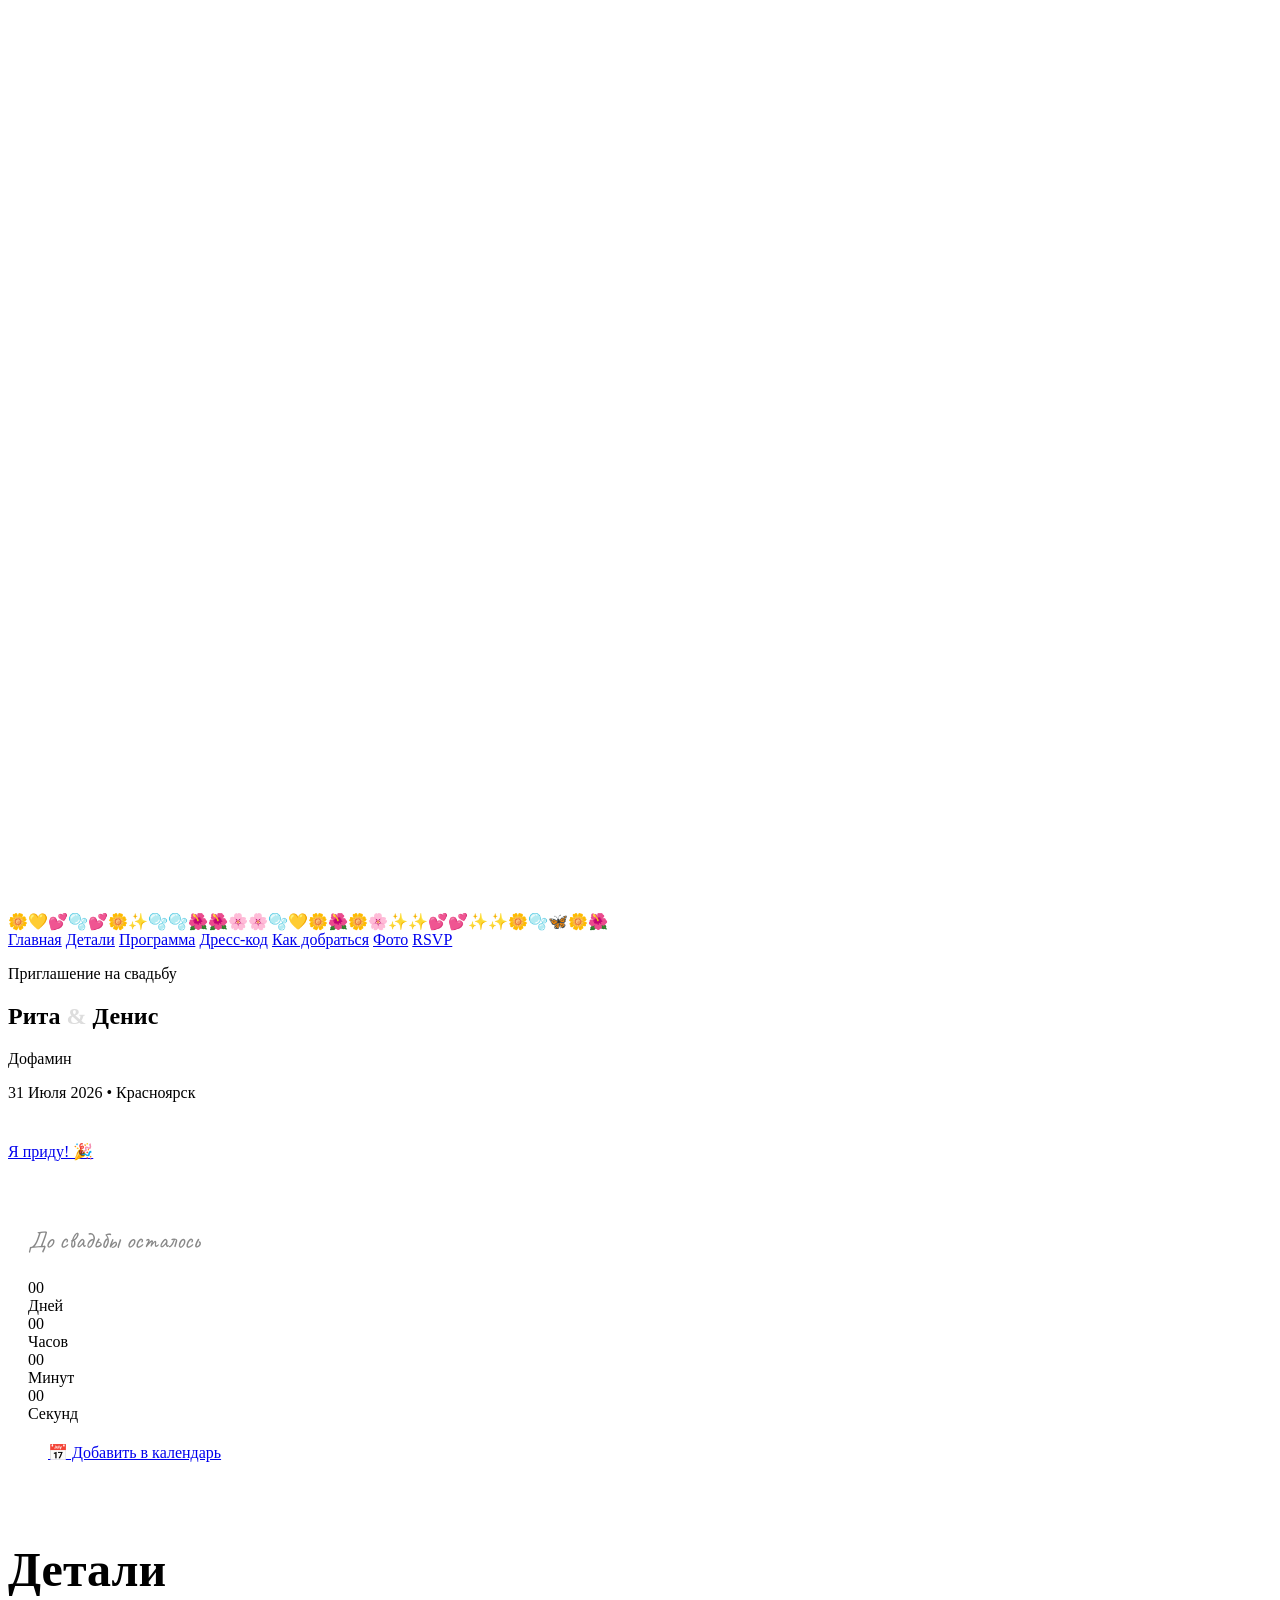
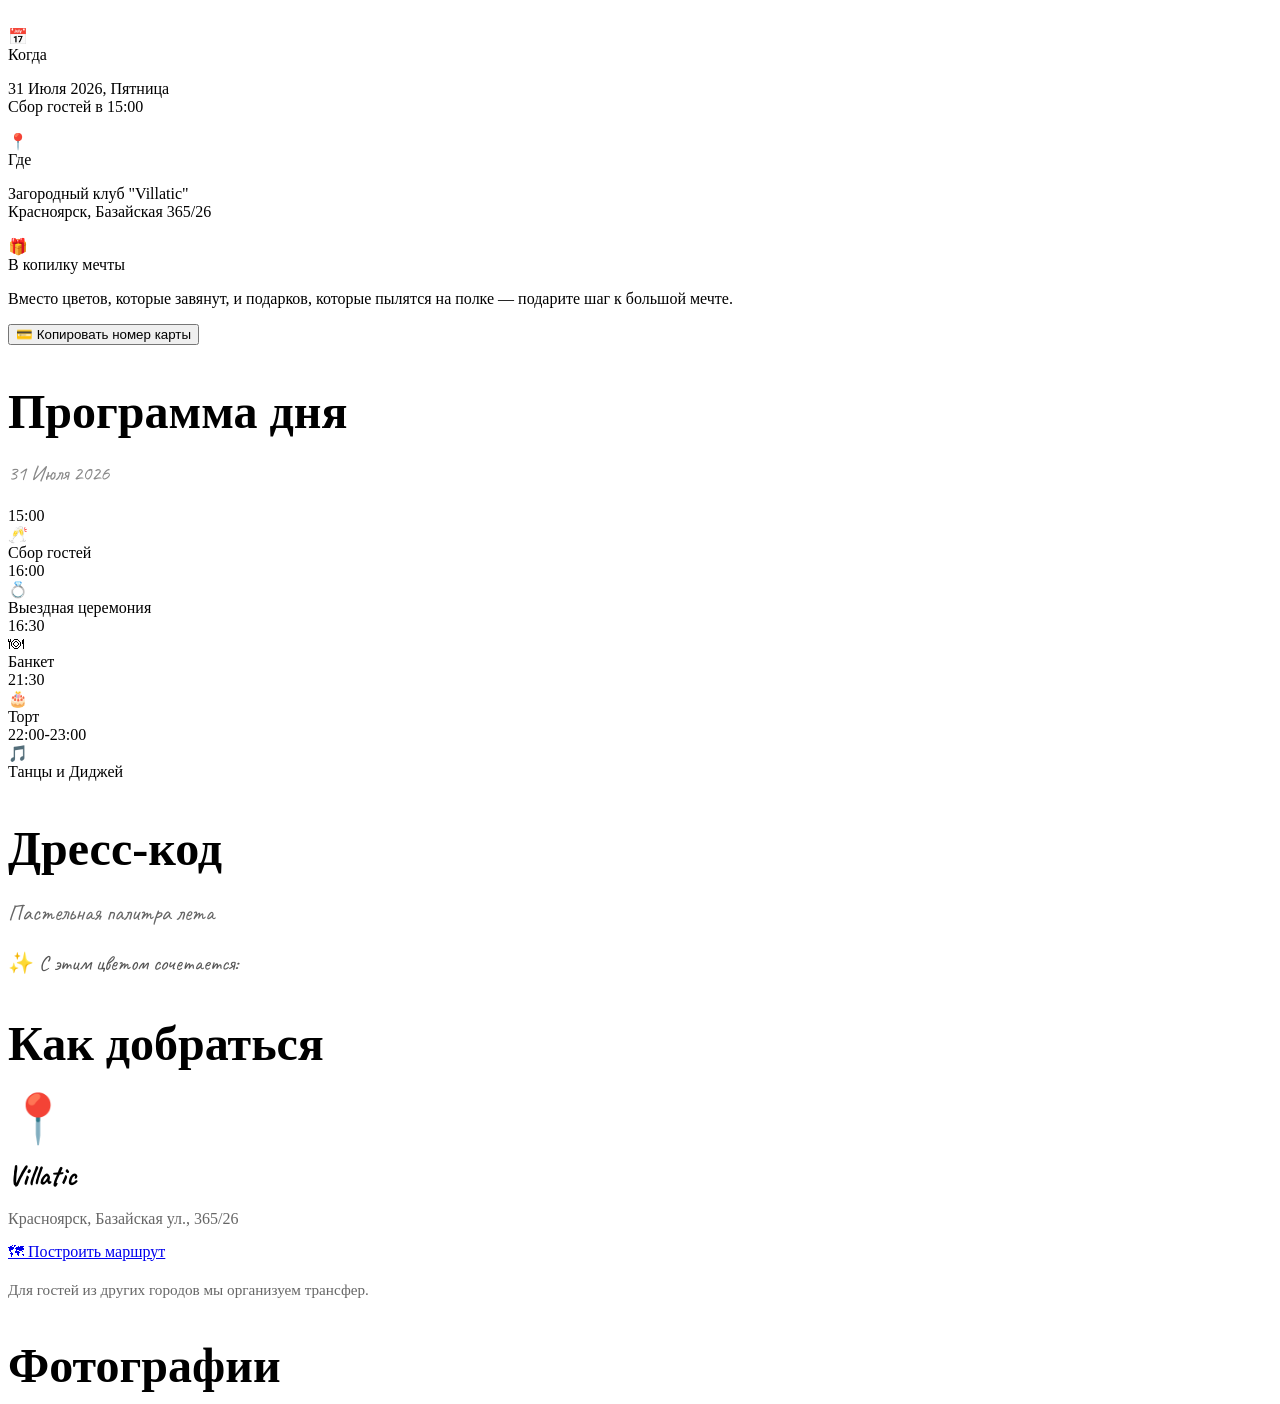
==== index.html @ 0450f5b9 "Add files via upload" ====
<!DOCTYPE html>
<html lang="ru">
<head>
  <meta charset="UTF-8">
  <meta name="viewport" content="width=device-width, initial-scale=1.0, maximum-scale=1.0, user-scalable=no">
  <title>Рита и Денис | 31.07.2026</title>
  <meta name="description" content="Приглашение на свадьбу Риты и Дениса">
  <link rel="stylesheet" href="css/styles.css">
  <link href="https://fonts.googleapis.com/css2?family=Nunito:wght@400;600;700;800&family=Caveat:wght@400;600;700&display=swap" rel="stylesheet">
</head>
<body>

<canvas id="confetti-canvas"></canvas>
<div class="floating-bg" id="floatingBg"></div>

<!-- NAV -->
<nav>
  <div class="nav-inner">
    <a href="#hero">Главная</a>
    <a href="#details">Детали</a>
    <a href="#program">Программа</a>
    <a href="#dresscode">Дресс-код</a>
    <a href="#location">Как добраться</a>
    <a href="#photos">Фото</a>
    <a href="#rsvp">RSVP</a>
  </div>
</nav>

<!-- HERO -->
<section id="hero">
  <p class="hero-subtitle">Приглашение на свадьбу</p>
  <h1 class="hero-title">
    <span class="c-blue">Рита</span> <span style="color:#ddd">&</span> <span class="c-green">Денис</span>
  </h1>
  <div class="hero-dopamine">
    <span style="color:var(--pink)">Д</span><span style="color:var(--yellow)">о</span><span style="color:var(--blue)">ф</span><span style="color:var(--green)">а</span><span style="color:var(--orange)">м</span><span style="color:var(--lavender)">и</span><span style="color:var(--pink)">н</span>
  </div>
  <p class="hero-names">31 Июля 2026 • Красноярск</p>
  <div style="margin-top: 40px;">
    <a href="#rsvp" class="btn btn-primary">Я приду! 🎉</a>
  </div>
</section>

<!-- COUNTDOWN -->
<section id="countdown-section" style="min-height: auto; padding: 40px 20px;">
  <div class="countdown-box fade-in-section">
    <p style="font-family:'Caveat'; font-size:1.5rem; color:#888;">До свадьбы осталось</p>
    <div class="cd-grid">
      <div class="cd-item"><div class="cd-num" id="cd-days">00</div><div class="cd-label">Дней</div></div>
      <div class="cd-item"><div class="cd-num" id="cd-hours">00</div><div class="cd-label">Часов</div></div>
      <div class="cd-item"><div class="cd-num" id="cd-mins">00</div><div class="cd-label">Минут</div></div>
      <div class="cd-item"><div class="cd-num" id="cd-secs">00</div><div class="cd-label">Секунд</div></div>
    </div>
    <div style="margin-top: 20px;">
      <a href="https://calendar.google.com/calendar/render?action=TEMPLATE&text=Свадьба+Риты+и+Дениса&dates=20260731T150000/20260731T230000&details=Ждем+вас+на+нашей+свадьбе!+Villatic,+Красноярск.&location=Красноярск,+Базайская+365/26" target="_blank" class="btn btn-secondary" style="font-size: 1rem; padding: 10px 20px;">📅 Добавить в календарь</a>
    </div>
  </div>
</section>

<!-- DETAILS -->
<section id="details">
  <div class="container fade-in-section">
    <h2 class="hero-title" style="font-size: 3rem; margin-bottom: 30px;">Детали</h2>
    <div class="grid-cards">
      <div class="card">
        <span class="card-icon">📅</span>
        <div class="card-title" style="color:var(--blue)">Когда</div>
        <p class="card-text">31 Июля 2026, Пятница<br>Сбор гостей в 15:00</p>
      </div>
      <div class="card">
        <span class="card-icon">📍</span>
        <div class="card-title" style="color:var(--orange)">Где</div>
        <p class="card-text">Загородный клуб "Villatic"<br>Красноярск, Базайская 365/26</p>
      </div>
      <div class="card">
        <span class="card-icon">🎁</span>
        <div class="card-title" style="color:var(--green)">В копилку мечты</div>
        <p class="card-text">Вместо цветов, которые завянут, и подарков, которые пылятся на полке — подарите шаг к большой мечте.</p>
        <button class="btn btn-copy" onclick="copyCardNumber()">💳 Копировать номер карты</button>
      </div>
    </div>
  </div>
</section>

<!-- PROGRAM -->
<section id="program">
  <div class="container fade-in-section">
    <h2 class="hero-title" style="font-size: 3rem; margin-bottom: 10px;">Программа дня</h2>
    <p style="font-family:'Caveat'; font-size:1.3rem; color:#888;">31 Июля 2026</p>
    <div class="timeline">
      <div class="tl-item"><div class="tl-time">15:00</div><div class="tl-icon">🥂</div><div class="tl-desc">Сбор гостей</div></div>
      <div class="tl-item"><div class="tl-time">16:00</div><div class="tl-icon">💍</div><div class="tl-desc">Выездная церемония</div></div>
      <div class="tl-item"><div class="tl-time">16:30</div><div class="tl-icon">🍽</div><div class="tl-desc">Банкет</div></div>
      <div class="tl-item"><div class="tl-time">21:30</div><div class="tl-icon">🎂</div><div class="tl-desc">Торт</div></div>
      <div class="tl-item"><div class="tl-time">22:00-23:00</div><div class="tl-icon">🎵</div><div class="tl-desc">Танцы и Диджей</div></div>
    </div>
  </div>
</section>

<!-- DRESS CODE -->
<section id="dresscode">
  <div class="container fade-in-section">
    <h2 class="hero-title" style="font-size: 3rem; margin-bottom: 10px;">Дресс-код</h2>
    <p style="font-family:'Caveat'; font-size:1.4rem; color:#666;">Пастельная палитра лета</p>
    <div class="colors">
      <div class="color-circle" style="background:#7BB8E8" data-name="Небесный" data-matches="#C9B8E8,#A8E6CF,#F2C84B"></div>
      <div class="color-circle" style="background:#8BBF5A" data-name="Олива" data-matches="#FFD3B6,#F2C84B,#7BB8E8"></div>
      <div class="color-circle" style="background:#F4A4C0" data-name="Пион" data-matches="#C9B8E8,#F2C84B,#A8E6CF"></div>
      <div class="color-circle" style="background:#F4733A" data-name="Персик" data-matches="#8BBF5A,#F2C84B,#FFD3B6"></div>
      <div class="color-circle" style="background:#F2C84B" data-name="Солнце" data-matches="#7BB8E8,#F4A4C0,#8BBF5A"></div>
      <div class="color-circle" style="background:#C9B8E8" data-name="Лаванда" data-matches="#F4A4C0,#7BB8E8,#A8E6CF"></div>
      <div class="color-circle" style="background:#A8E6CF" data-name="Мята" data-matches="#7BB8E8,#C9B8E8,#F2C84B"></div>
      <div class="color-circle" style="background:#FFD3B6" data-name="Беж" data-matches="#8BBF5A,#F4733A,#F4A4C0"></div>
      <div class="color-circle" style="background:#FF8B94" data-name="Коралл" data-matches="#C9B8E8,#F2C84B,#FFD3B6"></div>
      <div class="color-circle" style="background:#DDA0DD" data-name="Сирень" data-matches="#7BB8E8,#F4A4C0,#A8E6CF"></div>
    </div>
    <div class="color-match" id="colorMatch">
      <p style="font-family:'Caveat'; font-size:1.3rem; color:#555;">✨ С этим цветом сочетается:</p>
      <div class="match-colors" id="matchColors"></div>
    </div>
  </div>
</section>

<!-- LOCATION -->
<section id="location">
  <div class="container fade-in-section">
    <h2 class="hero-title" style="font-size: 3rem; margin-bottom: 20px;">Как добраться</h2>
    <div class="map-box">
      <span style="font-size: 3rem;">📍</span>
      <h3 style="font-family: 'Caveat'; font-size: 1.8rem; margin: 10px 0;">Villatic</h3>
      <p style="color:#666; margin-bottom: 15px;">Красноярск, Базайская ул., 365/26</p>
      <a href="https://yandex.ru/maps/?text=Красноярск+Базайская+365/26" target="_blank" class="btn btn-primary map-link">🗺 Построить маршрут</a>
    </div>
    <p style="color:#666; margin-top: 20px; font-size: 0.95rem;">Для гостей из других городов мы организуем трансфер.</p>
  </div>
</section>

<!-- PHOTOS UPLOAD -->
<section id="photos">
  <div class="container fade-in-section">
    <h2 class="hero-title" style="font-size: 3rem; margin-bottom: 10px;">Фотографии</h2>
    <p style="font-family:'Caveat'; font-size:1.4rem; color:#666; margin-bottom: 30px;">Поделитесь моментами счастья!</p>
    
    <div class="upload-box">
      <div id="upload-form-container">
        <div class="form-group">
          <label>Ваше имя и фамилия</label>
          <input type="text" id="upload-name" placeholder="Иван Иванов">
        </div>
        <div class="form-group">
          <label>Выберите фото 📸</label>
          <div class="file-drop-area" id="dropArea">
            <span class="fake-btn">Выбрать файлы</span>
            <span class="file-msg">или перетащите сюда</span>
            <input class="file-input" type="file" id="upload-files" multiple accept="image/*">
          </div>
          <div id="file-list" style="margin-top: 15px;"></div>
        </div>
        <button class="btn btn-primary" onclick="uploadPhotos()" style="width: 100%;">📤 Загрузить фото</button>
      </div>
      
      <div id="upload-success" style="display:none; text-align: center; padding: 40px;">
        <div style="font-size: 4rem;">💛</div>
        <h3 style="font-family: 'Caveat'; font-size: 2rem; color: var(--green); margin: 20px 0;">Спасибо!</h3>
        <p>Ваши фото успешно загружены</p>
      </div>
      
      <div id="upload-error" style="display:none; text-align: center; padding: 20px; color: var(--orange);"></div>
    </div>
    
    <div class="upload-info" style="margin-top: 30px;">
      <div class="info-item">💛 Все фото соберутся в одном месте</div>
      <div class="info-item">🔒 Безопасное хранилище</div>
      <div class="info-item">📱 Загрузка с любого устройства</div>
    </div>
  </div>
</section>

<!-- RSVP -->
<section id="rsvp">
  <div class="container fade-in-section">
    <div class="form-box">
      <h2 class="hero-title" style="font-size: 2.5rem; margin-bottom: 10px;">RSVP</h2>
      <p style="text-align: center; color: #888; margin-bottom: 30px;">Подтвердите присутствие до 1 июня</p>
      
      <form id="rsvpForm">
        <div class="form-group">
          <label>Ваше имя и фамилия</label>
          <input type="text" id="rsvp-name" required placeholder="Иван и Мария Ивановы">
        </div>
        <div class="form-group">
          <label>Планируете ли вы быть?</label>
          <div class="radio-group">
            <div class="radio-btn" onclick="selectAtt('yes', this)">✅ Да</div>
            <div class="radio-btn" onclick="selectAtt('no', this)">❌ Нет</div>
          </div>
          <input type="hidden" id="rsvp-att" value="">
        </div>
        <div class="form-group" id="guests-block" style="display:none;">
          <label>Сколько вас будет?</label>
          <select id="rsvp-guests">
            <option value="1">1 персона</option>
            <option value="2">2 персоны</option>
            <option value="3">3 персоны</option>
          </select>
        </div>
        <div class="form-group" id="drinks-block" style="display:none;">
          <label>Предпочтения по напиткам 🍷</label>
          <select id="rsvp-drinks" onchange="toggleSweetness()">
            <option value="">-- Выберите --</option>
            <option value="wine">Вино</option>
            <option value="sparkling">Игристое</option>
            <option value="both">И то, и другое</option>
            <option value="other">Другое</option>
          </select>
        </div>
        <div class="form-group" id="sweetness-block" style="display:none;">
          <label>Сладость напитка 🍇</label>
          <select id="rsvp-sweetness">
            <option value="dry">Сухое</option>
            <option value="semi-dry">Полусухое</option>
            <option value="semi-sweet">Полусладкое</option>
            <option value="sweet">Сладкое</option>
          </select>
        </div>
        <div class="form-group">
          <label>Пожелания по еде / Аллергии</label>
          <textarea id="rsvp-food" rows="2" placeholder="Например: не ем рыбу"></textarea>
        </div>
        <button type="submit" class="btn btn-primary" style="width: 100%; margin-top: 10px;">Отправить ответ ✨</button>
      </form>
      <div id="success-msg" style="display:none; text-align: center; padding: 20px;">
        <div style="font-size: 3rem;">💌</div>
        <h3 style="font-family: 'Caveat'; color: var(--green);">Спасибо!</h3>
        <p>Ваш ответ отправлен.</p>
      </div>
    </div>
  </div>
</section>

<footer style="text-align: center; padding: 40px; color: #999; font-size: 0.9rem; position: relative; z-index: 2;">
  <p>С любовью, Рита и Денис</p>
  <p>2026</p>
</footer>

<div class="toast" id="toast">Номер скопирован! 📋</div>
<div class="toast" id="upload-toast">Фото загружаются... ⏳</div>

<script src="js/script.js"></script>
</body>
</html>
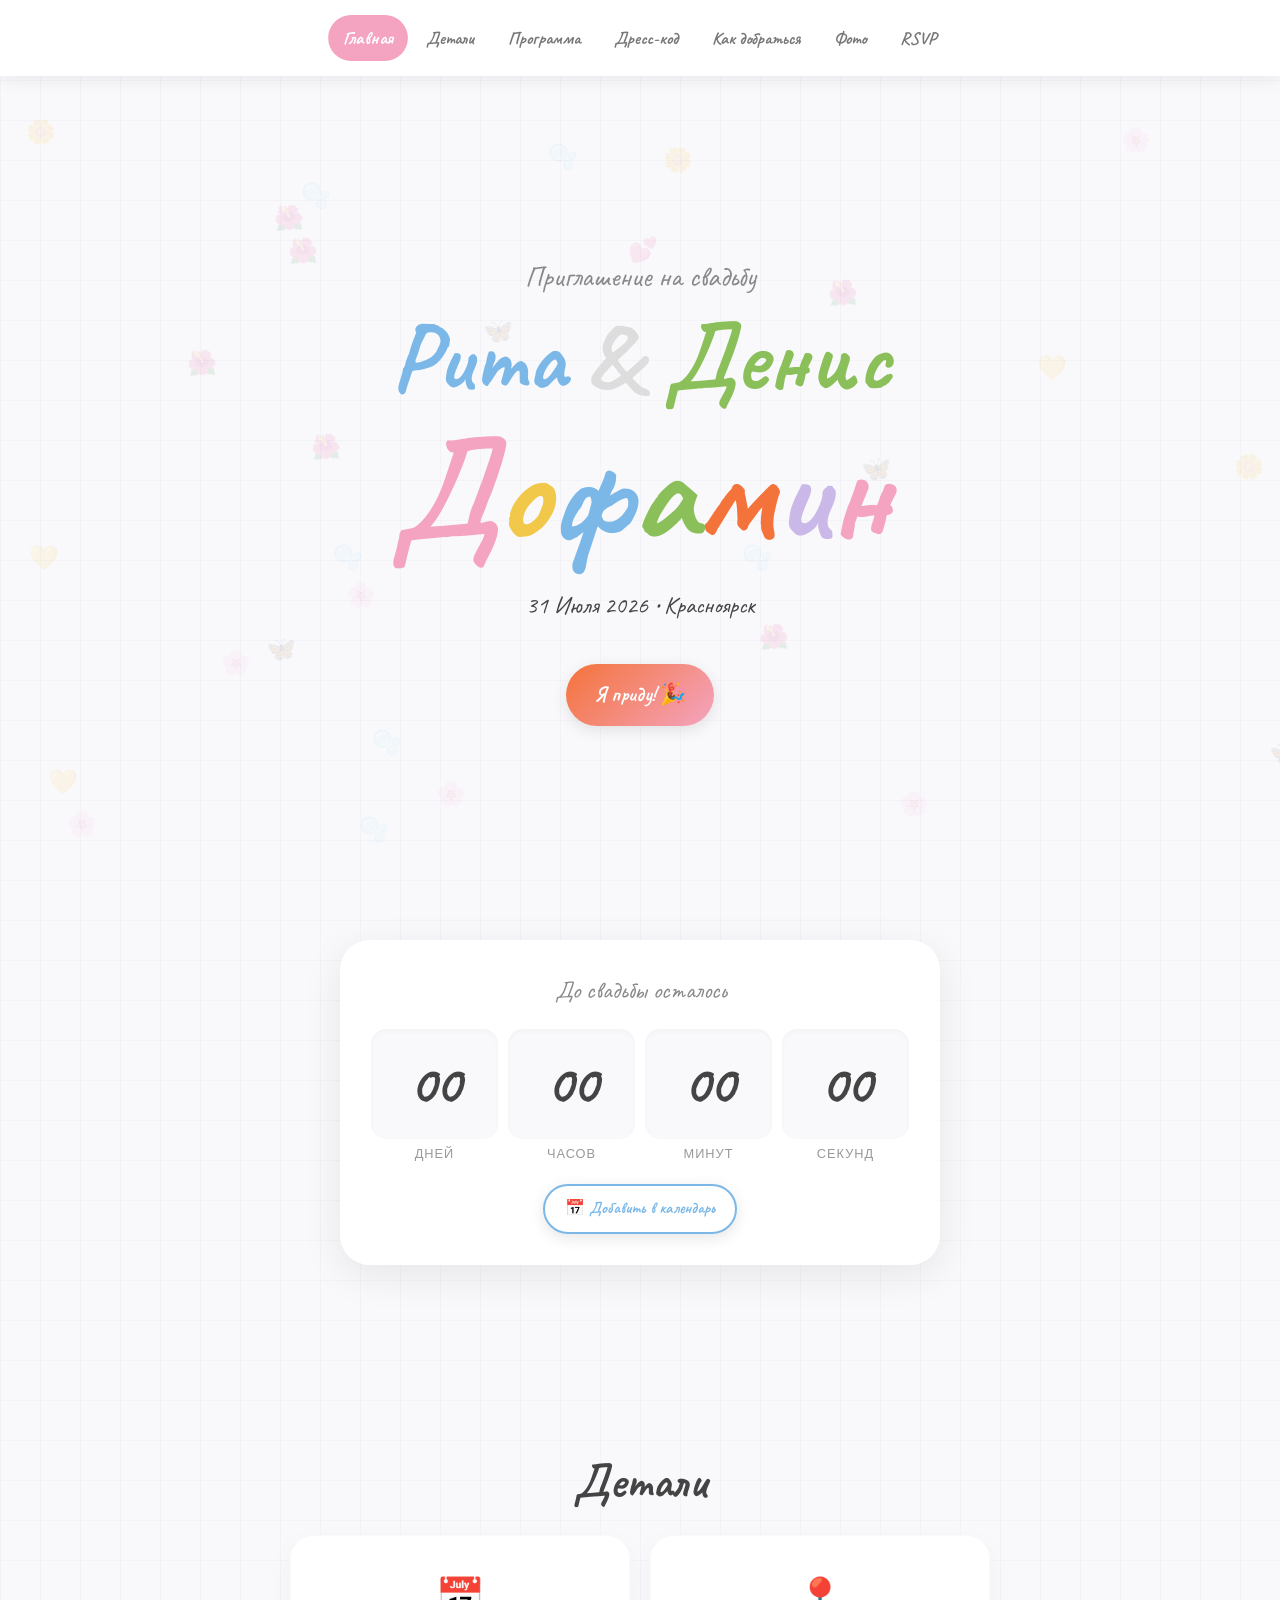
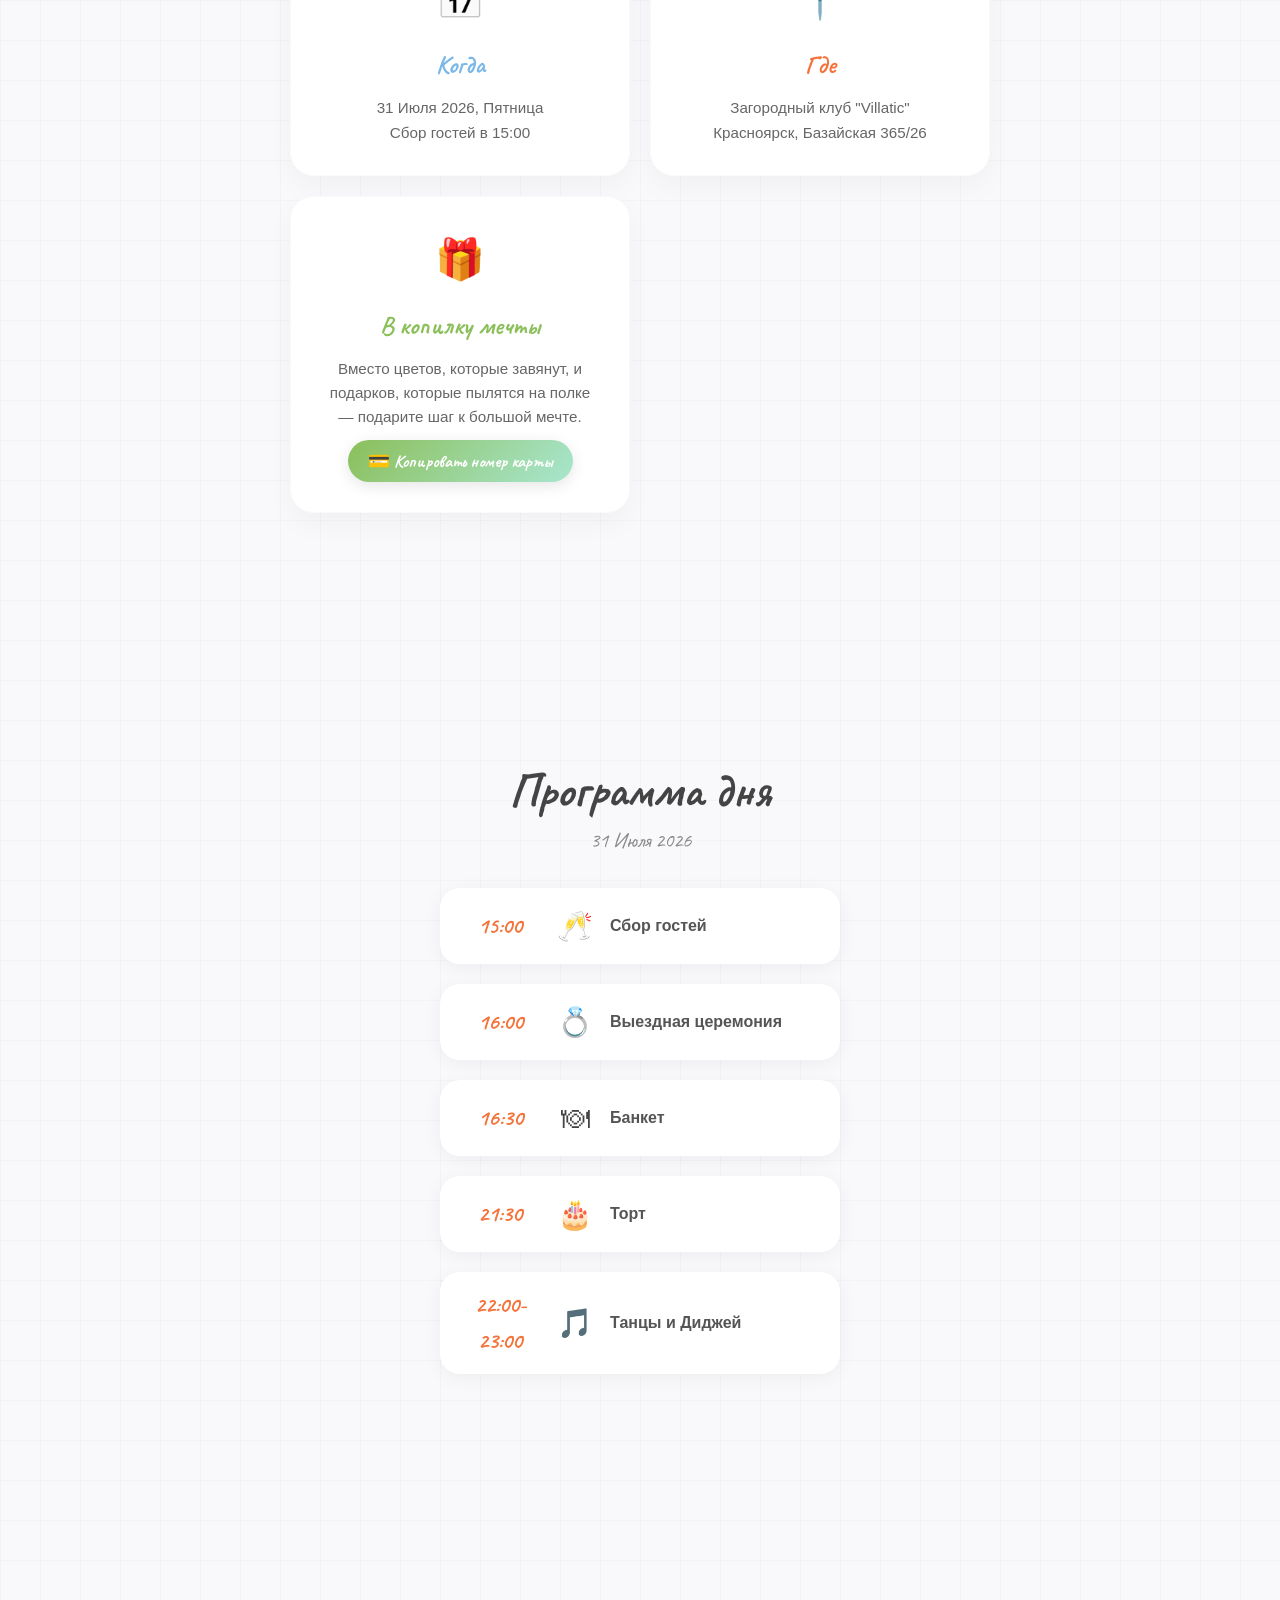
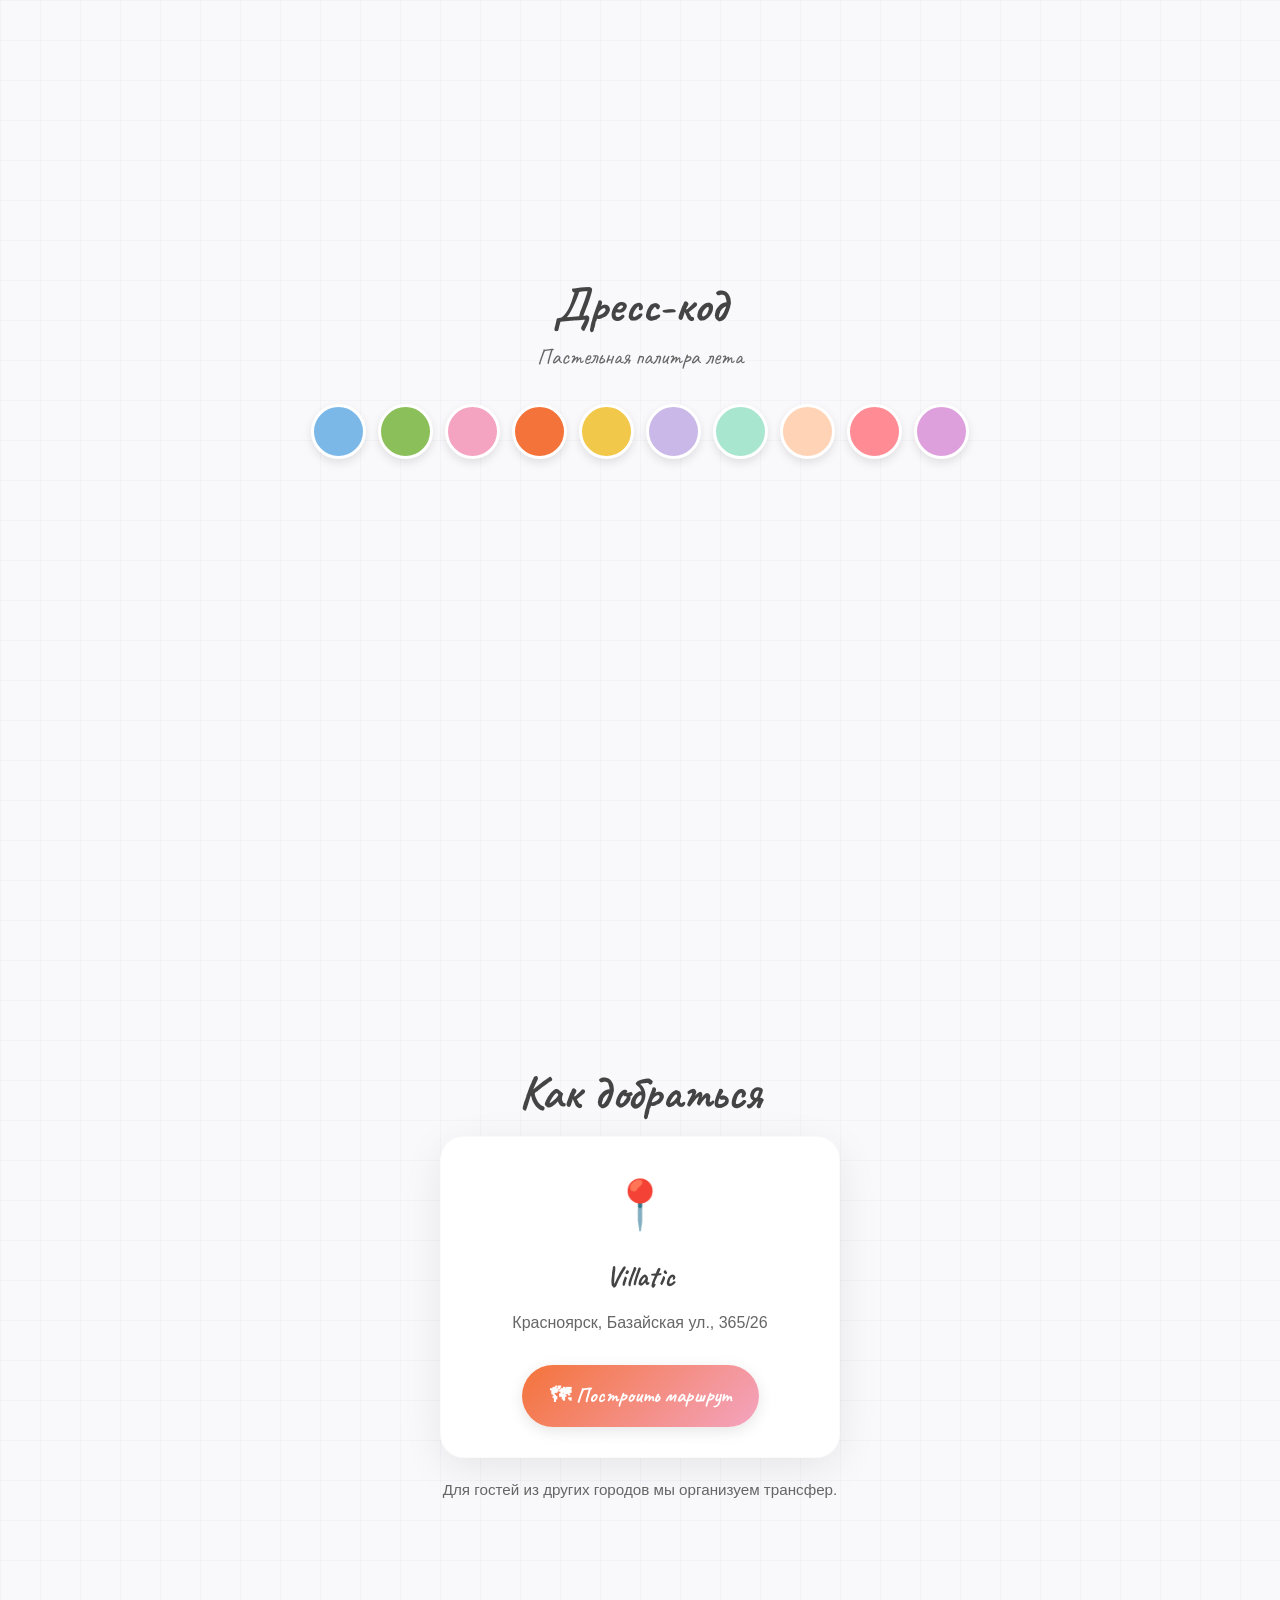
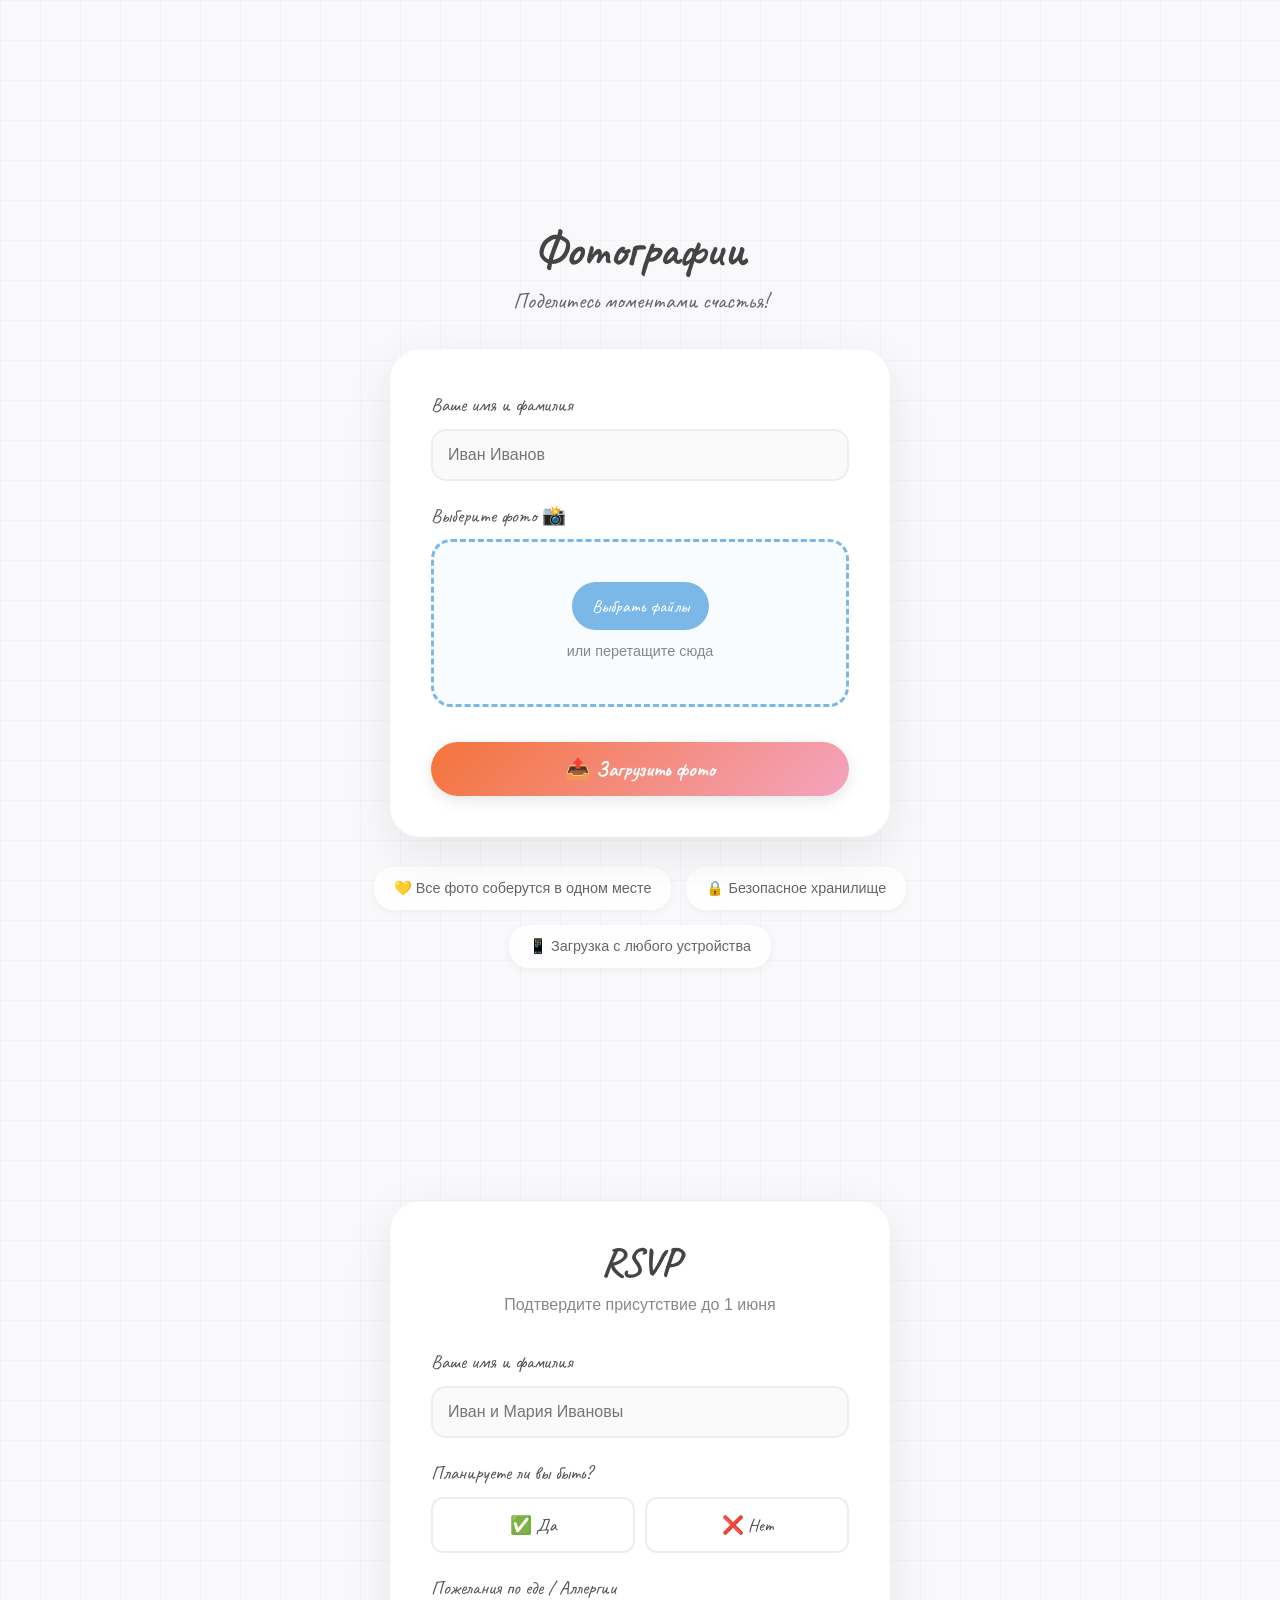
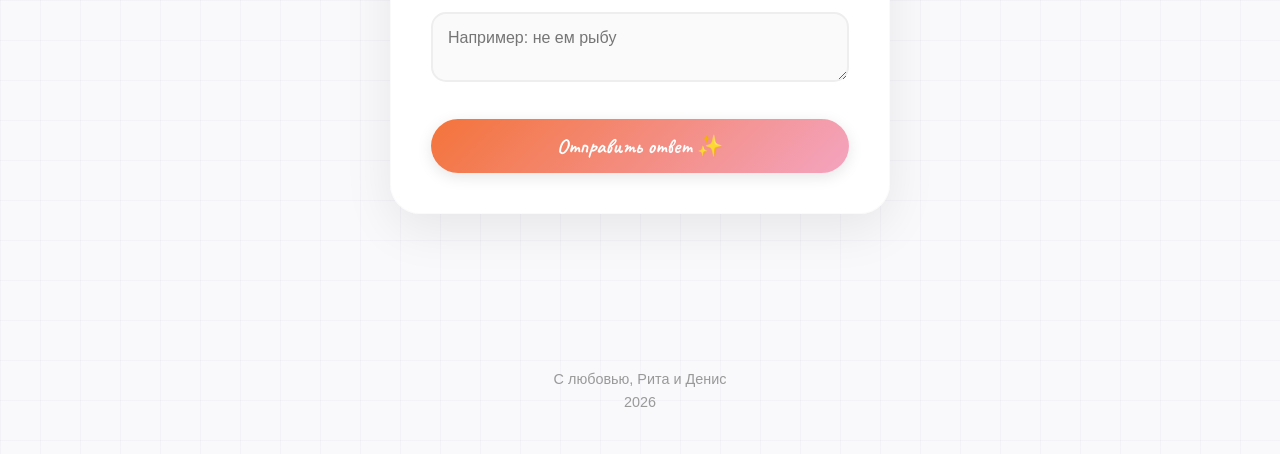
==== commit 6518a17c: "Add files via upload" ====
--- a/index.html
+++ b/index.html
@@ -5,8 +5,584 @@
   <meta name="viewport" content="width=device-width, initial-scale=1.0, maximum-scale=1.0, user-scalable=no">
   <title>Рита и Денис | 31.07.2026</title>
   <meta name="description" content="Приглашение на свадьбу Риты и Дениса">
-  <link rel="stylesheet" href="css/styles.css">
   <link href="https://fonts.googleapis.com/css2?family=Nunito:wght@400;600;700;800&family=Caveat:wght@400;600;700&display=swap" rel="stylesheet">
+  <style>
+    :root {
+      --blue: #7BB8E8; --green: #8BBF5A; --pink: #F4A4C0;
+      --orange: #F4733A; --yellow: #F2C84B; --lavender: #C9B8E8;
+      --mint: #A8E6CF; --peach: #FFD3B6; --coral: #FF8B94;
+      --bg: #F9F9FC; --text: #444;
+    }
+
+    * { margin: 0; padding: 0; box-sizing: border-box; -webkit-tap-highlight-color: transparent; }
+    html { scroll-behavior: smooth; }
+
+    body {
+      font-family: 'Nunito', sans-serif;
+      background-color: var(--bg);
+      background-image:
+        linear-gradient(rgba(180,180,210,0.1) 1px, transparent 1px),
+        linear-gradient(90deg, rgba(180,180,210,0.1) 1px, transparent 1px);
+      background-size: 40px 40px;
+      color: var(--text);
+      overflow-x: hidden;
+      line-height: 1.6;
+      position: relative;
+    }
+
+    /* --- FLOATING BACKGROUND --- */
+    .floating-bg {
+      position: fixed;
+      top: 0; left: 0;
+      width: 100%; height: 100%;
+      pointer-events: none;
+      z-index: 0;
+      overflow: hidden;
+    }
+    .floating-bg span {
+      position: absolute;
+      font-size: 1.5rem;
+      opacity: 0.1;
+      animation: floatBg 10s ease-in-out infinite;
+      user-select: none;
+    }
+    @keyframes floatBg {
+      0%, 100% { transform: translateY(0) rotate(0deg) scale(1); opacity: 0.1; }
+      25% { transform: translateY(-20px) rotate(10deg) scale(1.1); opacity: 0.15; }
+      50% { transform: translateY(-40px) rotate(20deg) scale(1); opacity: 0.12; }
+      75% { transform: translateY(-20px) rotate(10deg) scale(0.9); opacity: 0.15; }
+    }
+
+    /* --- UI COMPONENTS --- */
+    .btn {
+      display: inline-block;
+      padding: 14px 28px;
+      border-radius: 50px;
+      font-family: 'Caveat', cursive;
+      font-size: 1.3rem;
+      font-weight: 700;
+      text-decoration: none;
+      cursor: pointer;
+      border: none;
+      transition: all 0.3s cubic-bezier(0.175, 0.885, 0.32, 1.275);
+      box-shadow: 0 4px 15px rgba(0,0,0,0.1);
+    }
+    .btn-primary {
+      background: linear-gradient(135deg, var(--orange), var(--pink));
+      color: white;
+    }
+    .btn-primary:hover {
+      transform: translateY(-3px) scale(1.05);
+      box-shadow: 0 8px 25px rgba(244, 115, 58, 0.4);
+    }
+    .btn-secondary {
+      background: white;
+      color: var(--blue);
+      border: 2px solid var(--blue);
+    }
+    .btn-copy {
+      background: linear-gradient(135deg, var(--green), var(--mint));
+      color: white;
+      font-size: 1.1rem;
+      padding: 10px 20px;
+      margin-top: 10px;
+    }
+
+    /* --- NAV - FIXED POSITION --- */
+    nav {
+      position: fixed;
+      top: 0;
+      left: 0;
+      right: 0;
+      z-index: 1000;
+      display: flex;
+      justify-content: center;
+      align-items: center;
+      padding: 12px 16px;
+      background: rgba(255, 255, 255, 0.95);
+      backdrop-filter: blur(16px);
+      -webkit-backdrop-filter: blur(16px);
+      box-shadow: 0 2px 20px rgba(0,0,0,0.08);
+    }
+    nav .nav-inner {
+      display: flex;
+      gap: 6px;
+      overflow-x: auto;
+      scrollbar-width: none;
+      max-width: 100%;
+      padding: 4px 8px;
+      -webkit-overflow-scrolling: touch;
+    }
+    nav .nav-inner::-webkit-scrollbar { display: none; }
+    nav a {
+      font-family: 'Caveat', cursive;
+      font-size: 1.1rem;
+      font-weight: 700;
+      text-decoration: none;
+      color: #777;
+      padding: 8px 14px;
+      border-radius: 30px;
+      white-space: nowrap;
+      transition: all 0.3s;
+      flex-shrink: 0;
+    }
+    nav a:hover, nav a.active {
+      background: var(--pink);
+      color: white;
+      transform: scale(1.05);
+    }
+
+    /* --- SECTIONS --- */
+    section {
+      padding: 120px 20px 60px;
+      min-height: 100vh;
+      display: flex;
+      flex-direction: column;
+      align-items: center;
+      justify-content: center;
+      position: relative;
+      z-index: 1;
+    }
+    .container {
+      width: 100%;
+      max-width: 700px;
+      position: relative;
+      z-index: 2;
+      text-align: center;
+    }
+
+    /* --- HERO --- */
+    #hero { text-align: center; padding-top: 140px; }
+    .hero-subtitle {
+      font-family: 'Caveat', cursive;
+      font-size: 1.8rem;
+      color: #888;
+      margin-bottom: 10px;
+      opacity: 0;
+      animation: fadeUp 0.8s ease forwards;
+    }
+    .hero-title {
+      font-family: 'Caveat', cursive;
+      font-size: clamp(3.5rem, 10vw, 6rem);
+      line-height: 1;
+      margin-bottom: 10px;
+      opacity: 0;
+      animation: fadeUp 0.8s ease 0.2s forwards;
+    }
+    .hero-title span { display: inline-block; }
+    .c-blue { color: var(--blue); }
+    .c-green { color: var(--green); }
+    .hero-dopamine {
+      font-family: 'Caveat', cursive;
+      font-size: clamp(4rem, 12vw, 9rem);
+      font-weight: 900;
+      line-height: 0.9;
+      margin: 10px 0;
+      opacity: 0;
+      animation: fadeUp 0.8s ease 0.4s forwards;
+      cursor: default;
+      user-select: none;
+    }
+    .hero-dopamine span {
+      display: inline-block;
+      transition: transform 0.2s;
+    }
+    .hero-dopamine span:hover {
+      transform: scale(1.3) rotate(-10deg);
+      color: var(--orange);
+    }
+    .hero-names {
+      font-family: 'Caveat', cursive;
+      font-size: 1.5rem;
+      margin-top: 20px;
+      opacity: 0;
+      animation: fadeUp 0.8s ease 0.6s forwards;
+    }
+
+    /* --- COUNTDOWN --- */
+    .countdown-box {
+      background: rgba(255,255,255,0.9);
+      backdrop-filter: blur(10px);
+      padding: 30px;
+      border-radius: 30px;
+      box-shadow: 0 10px 40px rgba(0,0,0,0.08);
+      text-align: center;
+      width: 100%;
+      max-width: 600px;
+      margin: 0 auto;
+      border: 1px solid rgba(255,255,255,0.8);
+    }
+    .cd-grid {
+      display: grid;
+      grid-template-columns: repeat(4, 1fr);
+      gap: 10px;
+      margin-top: 20px;
+    }
+    .cd-item { display: flex; flex-direction: column; align-items: center; }
+    .cd-num {
+      font-family: 'Caveat', cursive;
+      font-size: clamp(2rem, 5vw, 3.5rem);
+      font-weight: 700;
+      color: var(--text);
+      background: var(--bg);
+      width: 100%;
+      border-radius: 15px;
+      padding: 10px 5px;
+      margin-bottom: 5px;
+      box-shadow: inset 0 2px 5px rgba(0,0,0,0.03);
+    }
+    .cd-label { font-size: 0.8rem; color: #999; text-transform: uppercase; letter-spacing: 1px; }
+
+    /* --- CARDS --- */
+    .grid-cards {
+      display: grid;
+      grid-template-columns: repeat(auto-fit, minmax(240px, 1fr));
+      gap: 20px;
+      width: 100%;
+      margin: 0 auto;
+    }
+    .grid-cards .card:last-child {
+      justify-self: center;
+      width: 100%;
+      max-width: 350px;
+    }
+    .card {
+      background: rgba(255,255,255,0.95);
+      backdrop-filter: blur(10px);
+      padding: 30px;
+      border-radius: 24px;
+      box-shadow: 0 10px 30px rgba(0,0,0,0.04);
+      transition: transform 0.3s;
+      position: relative;
+      overflow: hidden;
+      border: 1px solid rgba(0,0,0,0.02);
+      display: flex;
+      flex-direction: column;
+      align-items: center;
+      text-align: center;
+    }
+    .card:hover { transform: translateY(-5px); }
+    .card-icon { font-size: 2.5rem; margin-bottom: 15px; display: block; }
+    .card-title { font-family: 'Caveat', cursive; font-size: 1.6rem; font-weight: 700; margin-bottom: 10px; }
+    .card-text { font-size: 0.95rem; color: #666; line-height: 1.6; }
+
+    /* --- TIMELINE --- */
+    .timeline {
+      position: relative;
+      max-width: 400px;
+      margin: 30px auto;
+      padding: 0;
+    }
+    .tl-item {
+      display: grid;
+      grid-template-columns: 80px 50px 1fr;
+      align-items: center;
+      gap: 10px;
+      margin-bottom: 20px;
+      padding: 15px 20px;
+      background: rgba(255,255,255,0.95);
+      backdrop-filter: blur(10px);
+      border-radius: 20px;
+      box-shadow: 0 4px 20px rgba(0,0,0,0.05);
+      transition: transform 0.3s;
+    }
+    .tl-item:hover { transform: scale(1.02); }
+    .tl-time { 
+      font-family: 'Caveat', cursive; 
+      font-size: 1.4rem; 
+      color: var(--orange); 
+      font-weight: 700;
+      text-align: center;
+    }
+    .tl-icon { font-size: 1.8rem; text-align: center; }
+    .tl-desc { font-size: 1rem; color: #555; font-weight: 600; text-align: left; }
+
+    /* --- DRESS CODE --- */
+    .colors {
+      display: flex;
+      flex-wrap: wrap;
+      justify-content: center;
+      gap: 12px;
+      margin: 30px 0;
+    }
+    .color-circle {
+      width: 55px;
+      height: 55px;
+      border-radius: 50%;
+      box-shadow: 0 4px 10px rgba(0,0,0,0.1);
+      transition: all 0.3s;
+      cursor: pointer;
+      position: relative;
+      border: 3px solid white;
+    }
+    .color-circle:hover, .color-circle.active { 
+      transform: scale(1.25); 
+      z-index: 10;
+      box-shadow: 0 6px 20px rgba(0,0,0,0.2);
+    }
+    .color-circle::after {
+      content: attr(data-name);
+      position: absolute;
+      bottom: -25px;
+      left: 50%;
+      transform: translateX(-50%);
+      font-size: 0.75rem;
+      color: #888;
+      white-space: nowrap;
+      opacity: 0;
+      transition: opacity 0.3s;
+      pointer-events: none;
+    }
+    .color-circle:hover::after, .color-circle.active::after { opacity: 1; }
+    .color-match {
+      background: rgba(255,255,255,0.95);
+      backdrop-filter: blur(10px);
+      padding: 25px;
+      border-radius: 20px;
+      margin-top: 80px;
+      box-shadow: 0 8px 30px rgba(0,0,0,0.06);
+      display: none;
+      border: 1px solid rgba(0,0,0,0.02);
+    }
+    .color-match.active { display: block; animation: fadeUp 0.4s ease; }
+    .match-colors {
+      display: flex;
+      justify-content: center;
+      gap: 10px;
+      margin-top: 15px;
+      flex-wrap: wrap;
+    }
+    .match-dot {
+      width: 40px;
+      height: 40px;
+      border-radius: 50%;
+      border: 2px solid white;
+      box-shadow: 0 2px 8px rgba(0,0,0,0.1);
+    }
+
+    /* --- FORMS --- */
+    .form-box {
+      background: rgba(255,255,255,0.95);
+      backdrop-filter: blur(10px);
+      padding: 40px;
+      border-radius: 30px;
+      box-shadow: 0 15px 50px rgba(0,0,0,0.08);
+      width: 100%;
+      max-width: 500px;
+      margin: 0 auto;
+      border: 1px solid rgba(0,0,0,0.02);
+    }
+    .form-group { margin-bottom: 20px; text-align: left; }
+    label { display: block; font-family: 'Caveat', cursive; font-size: 1.2rem; margin-bottom: 8px; color: #555; }
+    input, select, textarea {
+      width: 100%;
+      padding: 15px;
+      border: 2px solid #eee;
+      border-radius: 15px;
+      font-family: 'Nunito', sans-serif;
+      font-size: 1rem;
+      transition: border-color 0.3s;
+      background: #FAFAFA;
+    }
+    input:focus, textarea:focus {
+      outline: none;
+      border-color: var(--blue);
+      background: white;
+    }
+    .radio-group { display: flex; gap: 10px; }
+    .radio-btn {
+      flex: 1;
+      padding: 12px;
+      border: 2px solid #eee;
+      border-radius: 12px;
+      text-align: center;
+      cursor: pointer;
+      font-family: 'Caveat', cursive;
+      font-size: 1.1rem;
+      transition: all 0.3s;
+      user-select: none;
+    }
+    .radio-btn.active {
+      border-color: var(--green);
+      background: rgba(139, 191, 90, 0.1);
+      color: var(--green);
+      font-weight: 700;
+    }
+
+    /* --- MAP --- */
+    .map-box {
+      background: rgba(255,255,255,0.95);
+      backdrop-filter: blur(10px);
+      padding: 30px;
+      border-radius: 24px;
+      box-shadow: 0 10px 40px rgba(0,0,0,0.08);
+      max-width: 400px;
+      width: 100%;
+      margin: 0 auto;
+      border: 1px solid rgba(0,0,0,0.02);
+    }
+    .map-link {
+      display: inline-flex;
+      align-items: center;
+      gap: 8px;
+      margin-top: 15px;
+    }
+
+    /* --- PHOTO UPLOAD --- */
+    .upload-box {
+      background: rgba(255,255,255,0.95);
+      backdrop-filter: blur(10px);
+      padding: 40px;
+      border-radius: 30px;
+      box-shadow: 0 15px 50px rgba(0,0,0,0.08);
+      width: 100%;
+      max-width: 500px;
+      margin: 0 auto;
+      border: 1px solid rgba(0,0,0,0.02);
+    }
+    .file-drop-area {
+      position: relative;
+      display: flex;
+      align-items: center;
+      justify-content: center;
+      flex-direction: column;
+      width: 100%;
+      padding: 40px 20px;
+      border: 3px dashed var(--blue);
+      border-radius: 20px;
+      transition: all 0.3s;
+      background: rgba(123, 184, 232, 0.05);
+      cursor: pointer;
+    }
+    .file-drop-area.dragover {
+      background: rgba(123, 184, 232, 0.15);
+      border-color: var(--pink);
+    }
+    .file-drop-area .fake-btn {
+      background: var(--blue);
+      color: white;
+      padding: 10px 20px;
+      border-radius: 25px;
+      font-family: 'Caveat', cursive;
+      font-size: 1.1rem;
+      margin-bottom: 10px;
+      pointer-events: none;
+    }
+    .file-drop-area .file-msg {
+      color: #888;
+      font-size: 0.9rem;
+      pointer-events: none;
+    }
+    .file-drop-area .file-input {
+      position: absolute;
+      left: 0; top: 0;
+      width: 100%; height: 100%;
+      opacity: 0;
+      cursor: pointer;
+    }
+    .upload-info {
+      display: flex;
+      flex-wrap: wrap;
+      justify-content: center;
+      gap: 15px;
+      margin-top: 30px;
+    }
+    .info-item {
+      background: rgba(255,255,255,0.8);
+      padding: 10px 20px;
+      border-radius: 20px;
+      font-size: 0.9rem;
+      color: #666;
+      box-shadow: 0 2px 10px rgba(0,0,0,0.05);
+    }
+    #file-list {
+      display: flex;
+      flex-wrap: wrap;
+      gap: 10px;
+      justify-content: center;
+    }
+    .file-item {
+      background: var(--bg);
+      padding: 8px 14px;
+      border-radius: 15px;
+      font-size: 0.85rem;
+      color: #666;
+      display: flex;
+      align-items: center;
+      gap: 8px;
+    }
+    .file-item .remove {
+      cursor: pointer;
+      color: var(--orange);
+      font-weight: 700;
+    }
+
+    /* --- ANIMATIONS --- */
+    @keyframes fadeUp {
+      from { opacity: 0; transform: translateY(30px); }
+      to { opacity: 1; transform: translateY(0); }
+    }
+    .fade-in-section {
+      opacity: 0;
+      transform: translateY(30px);
+      transition: opacity 0.8s ease-out, transform 0.8s ease-out;
+      will-change: opacity, visibility;
+    }
+    .fade-in-section.is-visible {
+      opacity: 1;
+      transform: none;
+    }
+
+    /* --- CANVAS --- */
+    #confetti-canvas {
+      position: fixed;
+      top: 0; left: 0;
+      width: 100%; height: 100%;
+      pointer-events: none;
+      z-index: 9999;
+    }
+
+    /* --- TOAST --- */
+    .toast {
+      position: fixed;
+      bottom: 30px;
+      left: 50%;
+      transform: translateX(-50%) translateY(100px);
+      background: var(--green);
+      color: white;
+      padding: 12px 24px;
+      border-radius: 50px;
+      font-family: 'Caveat', cursive;
+      font-size: 1.2rem;
+      box-shadow: 0 4px 20px rgba(139,191,90,0.4);
+      z-index: 10000;
+      opacity: 0;
+      transition: all 0.4s cubic-bezier(0.175, 0.885, 0.32, 1.275);
+    }
+    .toast.show {
+      transform: translateX(-50%) translateY(0);
+      opacity: 1;
+    }
+
+    /* --- MOBILE --- */
+    @media (max-width: 600px) {
+      section { padding: 100px 16px 40px; }
+      .form-box, .upload-box { padding: 25px; }
+      .hero-dopamine { font-size: 18vw; }
+      nav { padding: 10px 12px; }
+      nav a { font-size: 0.95rem; padding: 6px 12px; }
+      .tl-item { grid-template-columns: 1fr; gap: 8px; padding: 12px 15px; text-align: center; }
+      .tl-desc { text-align: center; }
+      .grid-cards { grid-template-columns: 1fr; }
+      .grid-cards .card:last-child { max-width: 100%; }
+      .map-box { padding: 20px; }
+      .color-circle { width: 45px; height: 45px; }
+      .cd-grid { grid-template-columns: repeat(2, 1fr); }
+      .color-match { margin-top: 60px; }
+      .file-drop-area { padding: 30px 15px; }
+      .upload-info { flex-direction: column; align-items: center; }
+    }
+  </style>
 </head>
 <body>
 
@@ -246,6 +822,405 @@
 <div class="toast" id="toast">Номер скопирован! 📋</div>
 <div class="toast" id="upload-toast">Фото загружаются... ⏳</div>
 
-<script src="js/script.js"></script>
+<script>
+/* =========================================
+   ⚙️ НАСТРОЙКИ
+   ========================================= */
+const CONFIG = {
+  TG_BOT_TOKEN: '8698697175:AAH1BPfdwKIjnvopE0USkF2sr0nMvozDTJs',
+  TG_CHAT_ID: '26425660',
+  CARD_NUMBER: '2202 2069 5439 4065',
+  UPLOAD_URL: 'https://your-nas-ip/php/upload.php' // Замените на ваш NAS
+};
+
+/* =========================================
+   🎨 FLOATING BACKGROUND
+   ========================================= */
+function createFloatingBg() {
+  const bg = document.getElementById('floatingBg');
+  const emojis = ['🌸', '✨', '🫧', '💛', '🌼', '🌺', '💕', '🦋'];
+  for (let i = 0; i < 30; i++) {
+    const span = document.createElement('span');
+    span.textContent = emojis[Math.floor(Math.random() * emojis.length)];
+    span.style.left = Math.random() * 100 + '%';
+    span.style.top = Math.random() * 100 + '%';
+    span.style.animationDelay = Math.random() * 8 + 's';
+    span.style.animationDuration = (Math.random() * 6 + 8) + 's';
+    bg.appendChild(span);
+  }
+}
+createFloatingBg();
+
+/* =========================================
+   ⏰ COUNTDOWN
+   ========================================= */
+const weddingDate = new Date('2026-07-31T15:00:00').getTime();
+
+function updateTimer() {
+  const now = new Date().getTime();
+  const dist = weddingDate - now;
+  if (dist < 0) {
+    document.getElementById('cd-days').innerText = "00";
+    return;
+  }
+  const d = Math.floor(dist / (1000 * 60 * 60 * 24));
+  const h = Math.floor((dist % (1000 * 60 * 60 * 24)) / (1000 * 60 * 60));
+  const m = Math.floor((dist % (1000 * 60 * 60)) / (1000 * 60));
+  const s = Math.floor((dist % (1000 * 60)) / 1000);
+  document.getElementById('cd-days').innerText = d < 10 ? '0'+d : d;
+  document.getElementById('cd-hours').innerText = h < 10 ? '0'+h : h;
+  document.getElementById('cd-mins').innerText = m < 10 ? '0'+m : m;
+  document.getElementById('cd-secs').innerText = s < 10 ? '0'+s : s;
+}
+setInterval(updateTimer, 1000);
+updateTimer();
+
+/* =========================================
+   📜 SCROLL ANIMATION
+   ========================================= */
+const observer = new IntersectionObserver((entries) => {
+  entries.forEach(entry => {
+    if (entry.isIntersecting) {
+      entry.target.classList.add('is-visible');
+    }
+  });
+}, { threshold: 0.1 });
+document.querySelectorAll('.fade-in-section').forEach(el => observer.observe(el));
+
+/* =========================================
+   🧭 NAVIGATION - FIXED
+   ========================================= */
+let lastScrollY = window.scrollY;
+let ticking = false;
+
+window.addEventListener('scroll', () => {
+  lastScrollY = window.scrollY;
+  if (!ticking) {
+    window.requestAnimationFrame(() => {
+      updateNavigation();
+      ticking = false;
+    });
+    ticking = true;
+  }
+});
+
+function updateNavigation() {
+  let current = '';
+  const sections = document.querySelectorAll('section');
+  const navLinks = document.querySelectorAll('nav a');
+  
+  sections.forEach(section => {
+    const sectionTop = section.offsetTop - 100;
+    const sectionHeight = section.offsetHeight;
+    if (lastScrollY >= sectionTop && lastScrollY < sectionTop + sectionHeight) {
+      current = section.getAttribute('id');
+    }
+  });
+
+  navLinks.forEach(link => {
+    link.classList.remove('active');
+    if (link.getAttribute('href') === '#' + current) {
+      link.classList.add('active');
+    }
+  });
+}
+
+// Плавный скролл по якорям
+document.querySelectorAll('nav a[href^="#"]').forEach(anchor => {
+  anchor.addEventListener('click', function(e) {
+    e.preventDefault();
+    const targetId = this.getAttribute('href');
+    const target = document.querySelector(targetId);
+    if (target) {
+      const navHeight = document.querySelector('nav').offsetHeight;
+      const targetPosition = target.offsetTop - navHeight - 10;
+      window.scrollTo({ top: targetPosition, behavior: 'smooth' });
+    }
+  });
+});
+
+/* =========================================
+   💳 COPY CARD NUMBER
+   ========================================= */
+function copyCardNumber() {
+  navigator.clipboard.writeText(CONFIG.CARD_NUMBER).then(() => {
+    const toast = document.getElementById('toast');
+    toast.classList.add('show');
+    setTimeout(() => toast.classList.remove('show'), 3000);
+  }).catch(err => {
+    alert('Номер карты: ' + CONFIG.CARD_NUMBER);
+  });
+}
+
+/* =========================================
+   🎨 DRESS CODE
+   ========================================= */
+document.querySelectorAll('.color-circle').forEach(circle => {
+  circle.addEventListener('click', function() {
+    document.querySelectorAll('.color-circle').forEach(c => c.classList.remove('active'));
+    this.classList.add('active');
+    const matches = this.getAttribute('data-matches').split(',');
+    const matchContainer = document.getElementById('matchColors');
+    matchContainer.innerHTML = matches.map(color => 
+      `<div class="match-dot" style="background:${color}"></div>`
+    ).join('');
+    document.getElementById('colorMatch').classList.add('active');
+  });
+});
+
+/* =========================================
+   📸 PHOTO UPLOAD
+   ========================================= */
+let selectedFiles = [];
+
+const dropArea = document.getElementById('dropArea');
+['dragenter', 'dragover', 'dragleave', 'drop'].forEach(eventName => {
+  dropArea.addEventListener(eventName, preventDefaults, false);
+});
+
+function preventDefaults(e) {
+  e.preventDefault();
+  e.stopPropagation();
+}
+
+['dragenter', 'dragover'].forEach(eventName => {
+  dropArea.addEventListener(eventName, () => dropArea.classList.add('dragover'), false);
+});
+
+['dragleave', 'drop'].forEach(eventName => {
+  dropArea.addEventListener(eventName, () => dropArea.classList.remove('dragover'), false);
+});
+
+dropArea.addEventListener('drop', handleDrop, false);
+
+function handleDrop(e) {
+  const dt = e.dataTransfer;
+  const files = dt.files;
+  handleFiles(files);
+}
+
+document.getElementById('upload-files').addEventListener('change', function() {
+  handleFiles(this.files);
+});
+
+function handleFiles(files) {
+  const validTypes = ['image/jpeg', 'image/png', 'image/heic', 'image/heif'];
+  for (let file of files) {
+    if (validTypes.includes(file.type) || file.name.match(/\.(jpg|jpeg|png|heic|heif)$/i)) {
+      if (!selectedFiles.find(f => f.name === file.name)) {
+        selectedFiles.push(file);
+      }
+    }
+  }
+  updateFileList();
+}
+
+function updateFileList() {
+  const list = document.getElementById('file-list');
+  list.innerHTML = selectedFiles.map((file, index) => `
+    <div class="file-item">
+      📷 ${file.name}
+      <span class="remove" onclick="removeFile(${index})">×</span>
+    </div>
+  `).join('');
+}
+
+function removeFile(index) {
+  selectedFiles.splice(index, 1);
+  updateFileList();
+}
+
+async function uploadPhotos() {
+  const name = document.getElementById('upload-name').value.trim();
+  
+  if (!name) {
+    alert('Пожалуйста, введите ваше имя!');
+    return;
+  }
+  
+  if (selectedFiles.length === 0) {
+    alert('Пожалуйста, выберите фото!');
+    return;
+  }
+
+  const formData = new FormData();
+  formData.append('guest_name', name);
+  selectedFiles.forEach(file => {
+    formData.append('photos[]', file);
+  });
+
+  const toast = document.getElementById('upload-toast');
+  toast.classList.add('show');
+
+  try {
+    const response = await fetch(CONFIG.UPLOAD_URL, {
+      method: 'POST',
+      body: formData
+    });
+
+    const result = await response.json();
+
+    if (result.success) {
+      document.getElementById('upload-form-container').style.display = 'none';
+      document.getElementById('upload-success').style.display = 'block';
+      fireConfetti();
+    } else {
+      throw new Error(result.message || 'Ошибка загрузки');
+    }
+  } catch (error) {
+    document.getElementById('upload-error').textContent = 'Ошибка: ' + error.message;
+    document.getElementById('upload-error').style.display = 'block';
+  } finally {
+    toast.classList.remove('show');
+  }
+}
+
+/* =========================================
+   🍷 RSVP - SWEETNESS
+   ========================================= */
+function toggleSweetness() {
+  const drinks = document.getElementById('rsvp-drinks').value;
+  const sweetnessBlock = document.getElementById('sweetness-block');
+  if (drinks === 'wine' || drinks === 'sparkling' || drinks === 'both') {
+    sweetnessBlock.style.display = 'block';
+  } else {
+    sweetnessBlock.style.display = 'none';
+  }
+}
+
+/* =========================================
+   ✅ RSVP - FORM
+   ========================================= */
+function selectAtt(val, btn) {
+  event.preventDefault();
+  event.stopPropagation();
+  const scrollPos = window.scrollY;
+  document.querySelectorAll('.radio-btn').forEach(b => b.classList.remove('active'));
+  btn.classList.add('active');
+  document.getElementById('rsvp-att').value = val;
+  document.getElementById('guests-block').style.display = val === 'yes' ? 'block' : 'none';
+  document.getElementById('drinks-block').style.display = val === 'yes' ? 'block' : 'none';
+  if (val === 'no') {
+    document.getElementById('sweetness-block').style.display = 'none';
+  }
+  setTimeout(() => { window.scrollTo(0, scrollPos); }, 50);
+}
+
+document.getElementById('rsvpForm').addEventListener('submit', async function(e) {
+  e.preventDefault();
+  const name = document.getElementById('rsvp-name').value;
+  const att = document.getElementById('rsvp-att').value;
+  const guests = document.getElementById('rsvp-guests').value;
+  const drinks = document.getElementById('rsvp-drinks').value;
+  const sweetness = document.getElementById('rsvp-sweetness').value;
+  const food = document.getElementById('rsvp-food').value;
+
+  if(!att) { alert('Выберите вариант участия!'); return; }
+
+  const btn = this.querySelector('button');
+  btn.innerText = 'Отправка...';
+  btn.disabled = true;
+
+  const status = att === 'yes' ? '✅ Придет' : '❌ Не придет';
+  
+  let drinksText = '';
+  if (drinks === 'wine') drinksText = '🍷 Вино';
+  else if (drinks === 'sparkling') drinksText = '🥂 Игристое';
+  else if (drinks === 'both') drinksText = '🍷🥂 И то, и другое';
+  else drinksText = '📝 Другое';
+
+  let sweetnessText = '';
+  if (sweetness === 'dry') sweetnessText = 'Сухое';
+  else if (sweetness === 'semi-dry') sweetnessText = 'Полусухое';
+  else if (sweetness === 'semi-sweet') sweetnessText = 'Полусладкое';
+  else if (sweetness === 'sweet') sweetnessText = 'Сладкое';
+
+  const message = `
+🎉 <b>Новый ответ RSVP!</b>
+👤 <b>Гость:</b> ${name}
+📝 <b>Статус:</b> ${status}
+👥 <b>Гостей:</b> ${att === 'yes' ? guests : 0}
+🍷 <b>Напитки:</b> ${att === 'yes' ? drinksText : '-'}
+🍇 <b>Сладость:</b> ${att === 'yes' && sweetnessText ? sweetnessText : '-'}
+🍽 <b>Еда:</b> ${food || 'Нет'}
+  `.trim();
+
+  if (CONFIG.TG_BOT_TOKEN && CONFIG.TG_CHAT_ID) {
+    try {
+      await fetch(`https://api.telegram.org/bot${CONFIG.TG_BOT_TOKEN}/sendMessage`, {
+        method: 'POST',
+        headers: {'Content-Type': 'application/json'},
+        body: JSON.stringify({
+          chat_id: CONFIG.TG_CHAT_ID,
+          text: message,
+          parse_mode: 'HTML'
+        })
+      });
+    } catch (err) {
+      console.error('Ошибка Telegram:', err);
+    }
+  }
+
+  const localData = JSON.parse(localStorage.getItem('rsvp') || '[]');
+  localData.push({ name, att, guests, drinks, sweetness, food, date: new Date() });
+  localStorage.setItem('rsvp', JSON.stringify(localData));
+
+  document.getElementById('rsvpForm').style.display = 'none';
+  document.getElementById('success-msg').style.display = 'block';
+  fireConfetti();
+});
+
+/* =========================================
+   🎊 CONFETTI
+   ========================================= */
+function fireConfetti() {
+  const canvas = document.getElementById('confetti-canvas');
+  const ctx = canvas.getContext('2d');
+  canvas.width = window.innerWidth;
+  canvas.height = window.innerHeight;
+  
+  const pieces = [];
+  const colors = ['#F4A4C0', '#7BB8E8', '#F2C84B', '#8BBF5A', '#F4733A'];
+  
+  for(let i=0; i<100; i++) {
+    pieces.push({
+      x: Math.random() * canvas.width,
+      y: Math.random() * canvas.height - canvas.height,
+      color: colors[Math.floor(Math.random() * colors.length)],
+      size: Math.random() * 10 + 5,
+      speed: Math.random() * 5 + 2
+    });
+  }
+  
+  function draw() {
+    ctx.clearRect(0,0,canvas.width, canvas.height);
+    pieces.forEach((p, index) => {
+      p.y += p.speed;
+      ctx.fillStyle = p.color;
+      ctx.fillRect(p.x, p.y, p.size, p.size);
+      if(p.y > canvas.height) pieces.splice(index, 1);
+    });
+    if(pieces.length > 0) requestAnimationFrame(draw);
+  }
+  draw();
+}
+
+document.querySelectorAll('.hero-dopamine span').forEach(span => {
+  span.addEventListener('click', fireConfetti);
+});
+
+window.addEventListener('resize', () => {
+  const canvas = document.getElementById('confetti-canvas');
+  canvas.width = window.innerWidth;
+  canvas.height = window.innerHeight;
+});
+
+document.querySelectorAll('input, select, textarea').forEach(el => {
+  el.addEventListener('focus', function() {
+    const scrollPos = window.scrollY;
+    setTimeout(() => { window.scrollTo(0, scrollPos); }, 50);
+  });
+});
+</script>
 </body>
 </html>
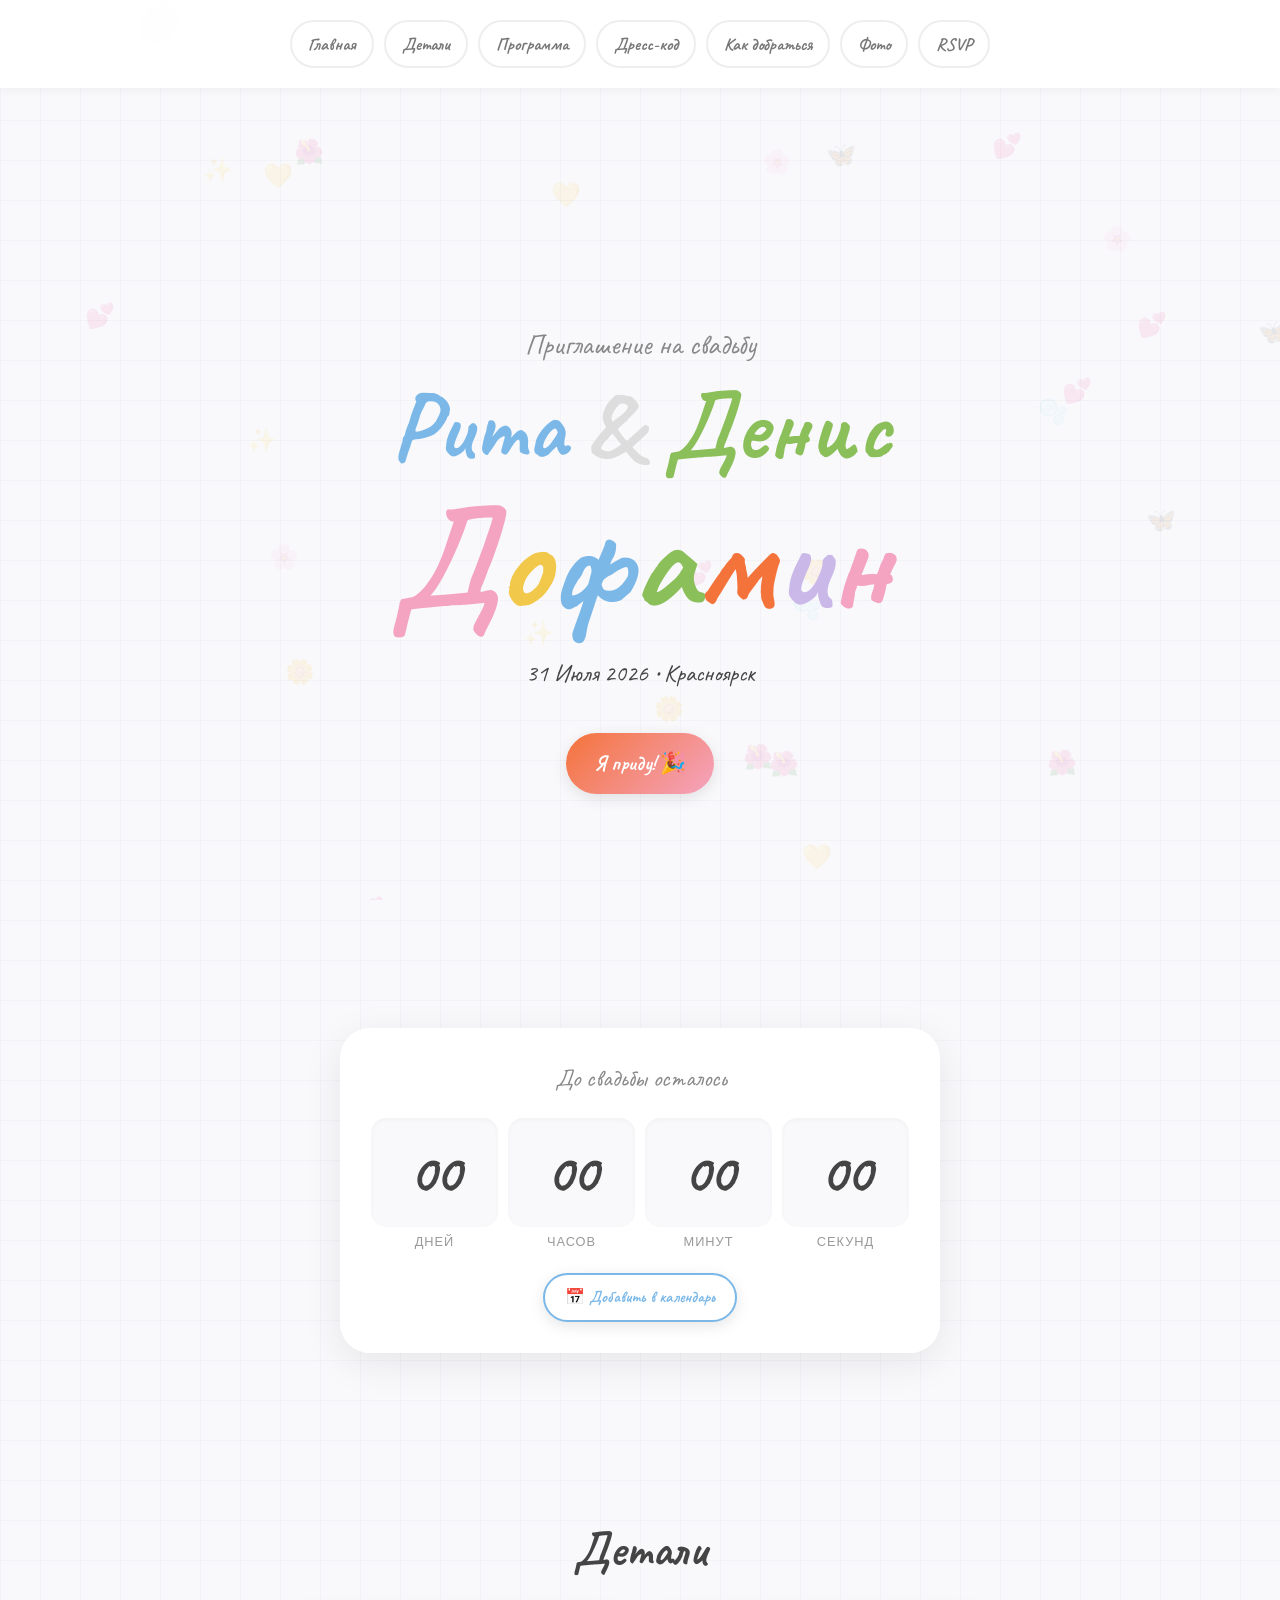
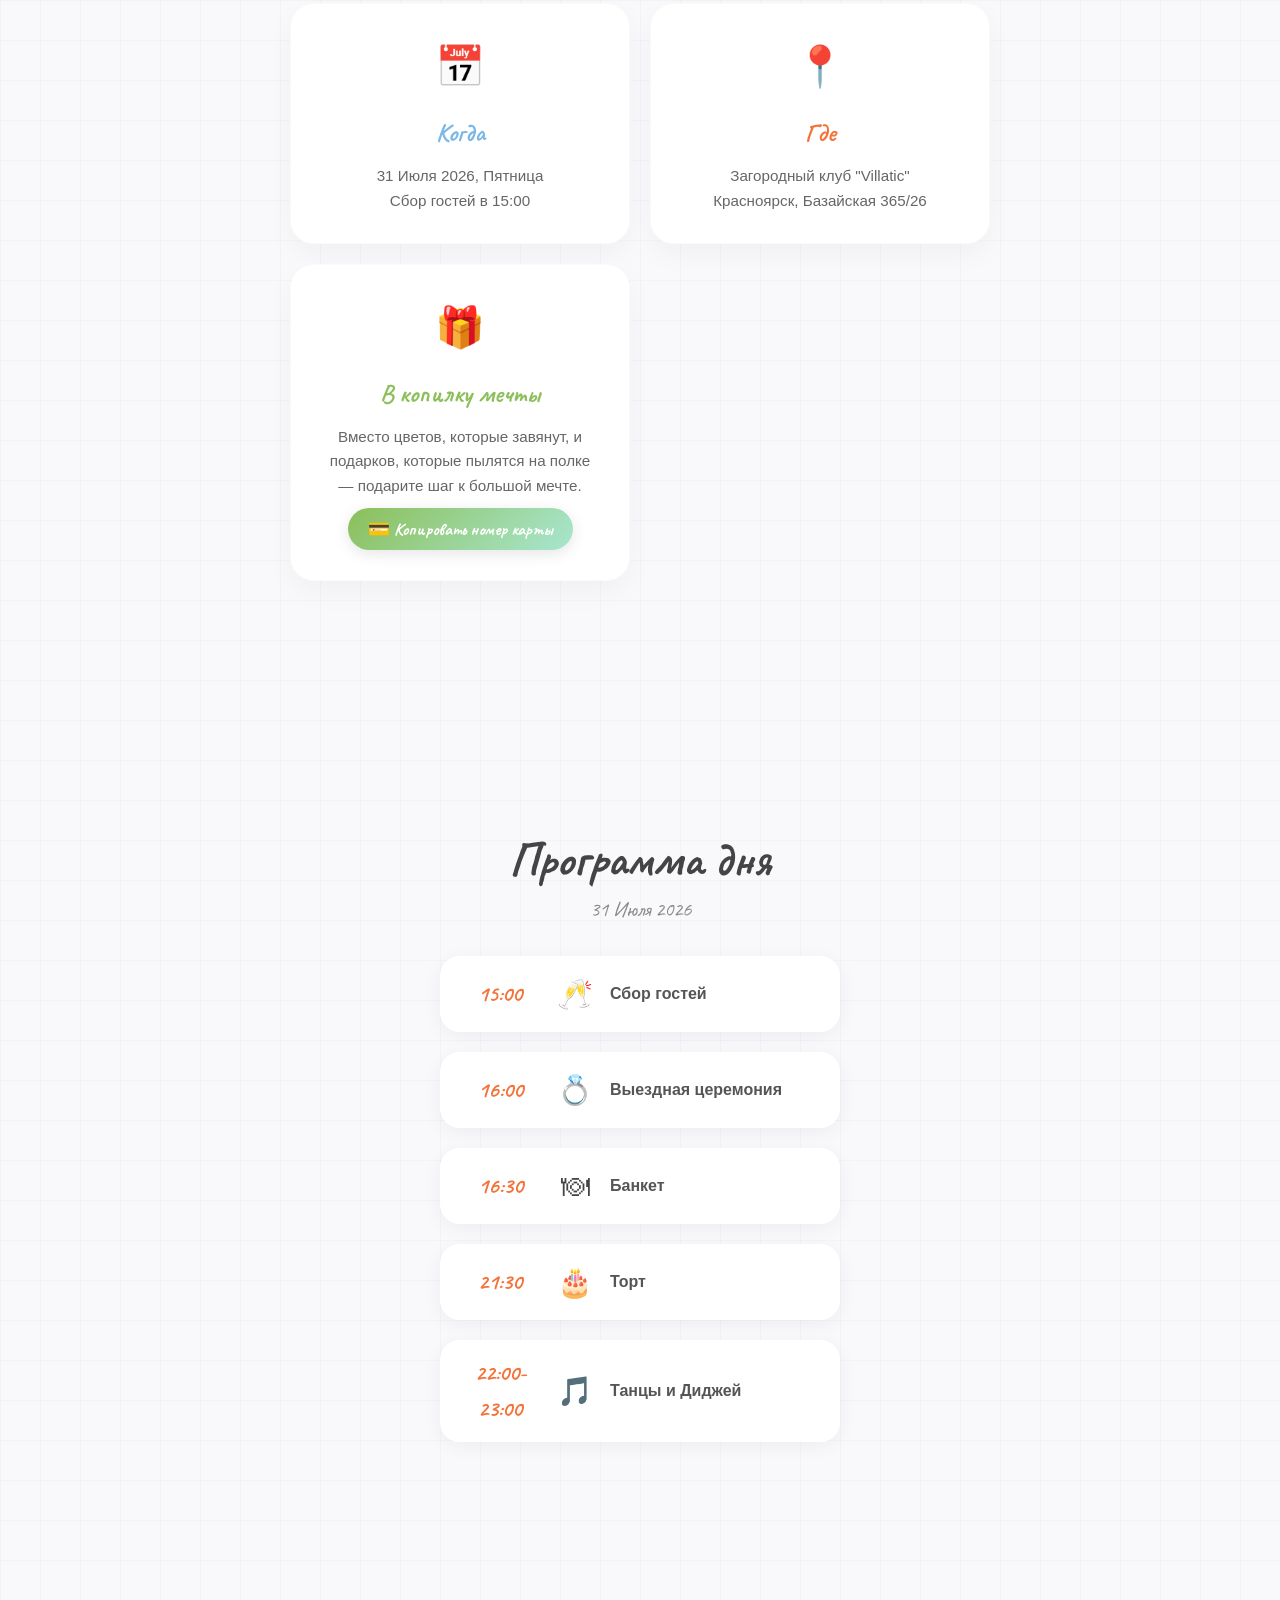
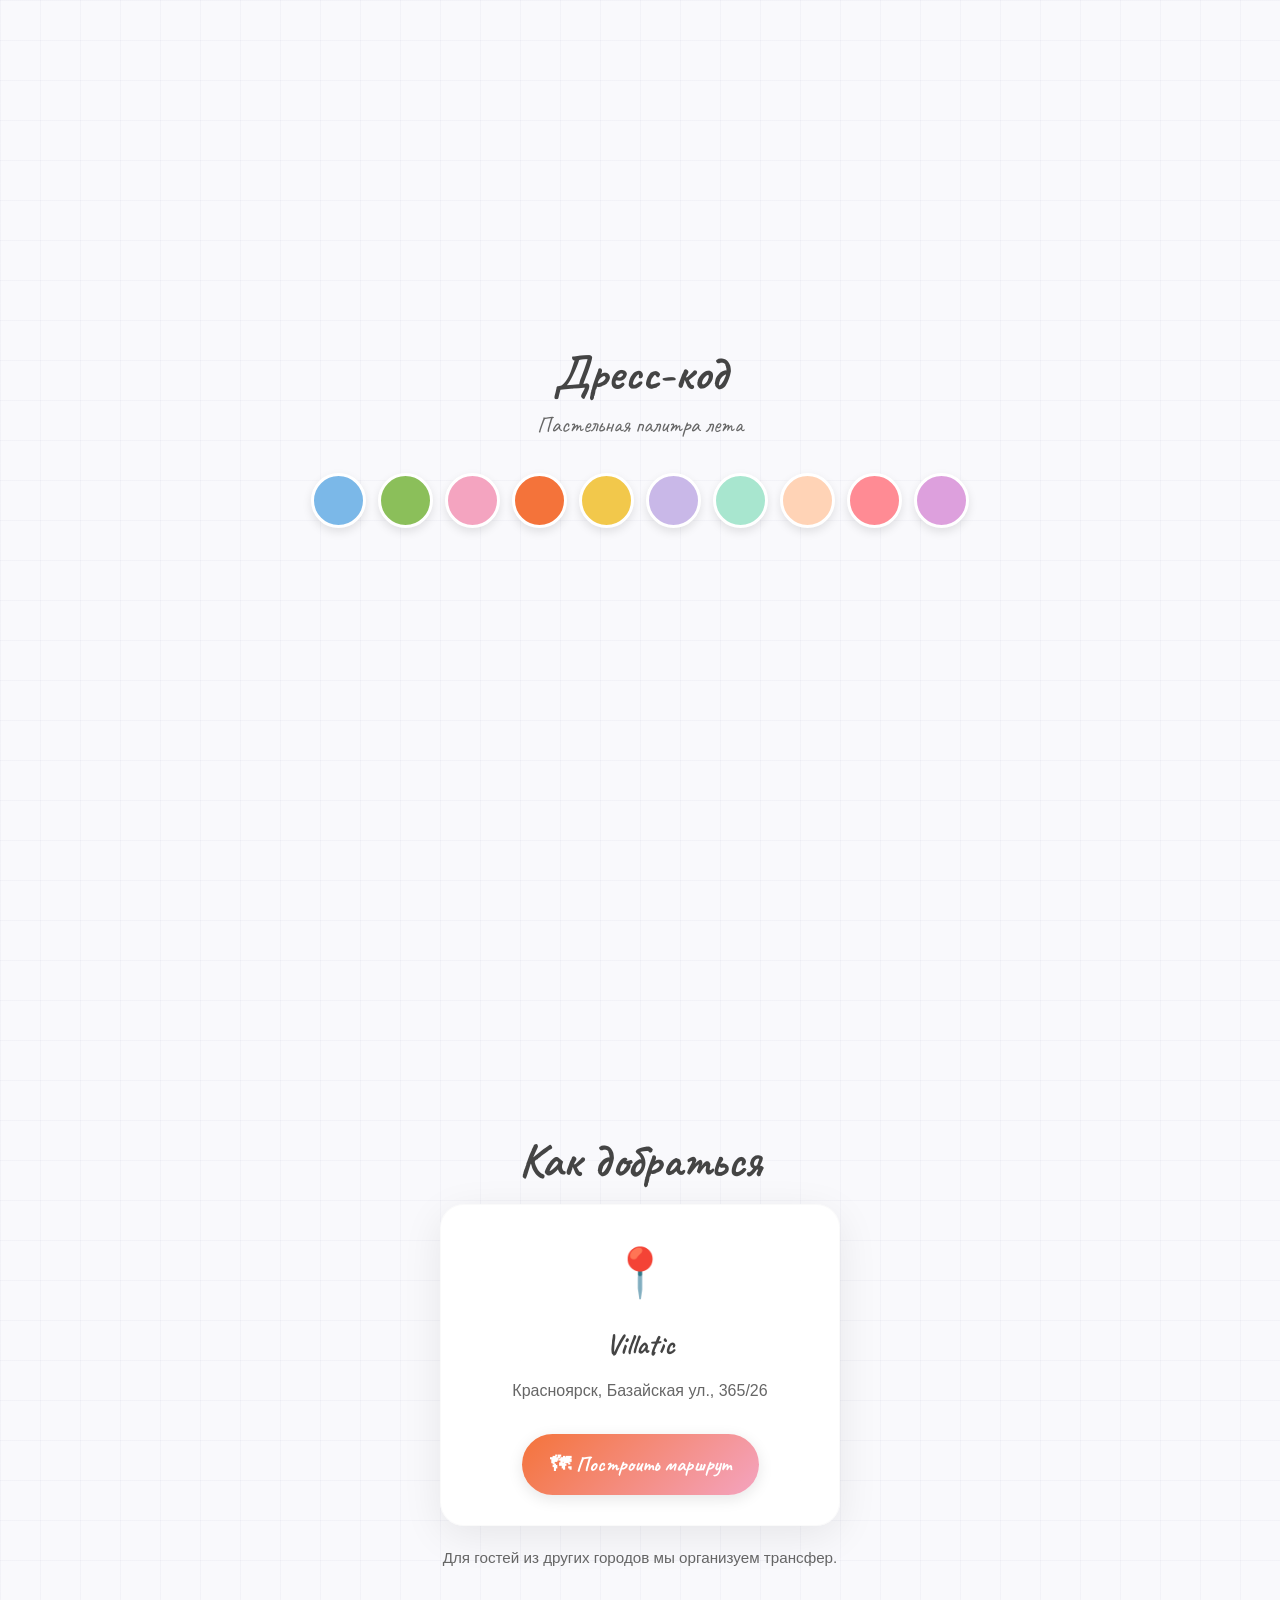
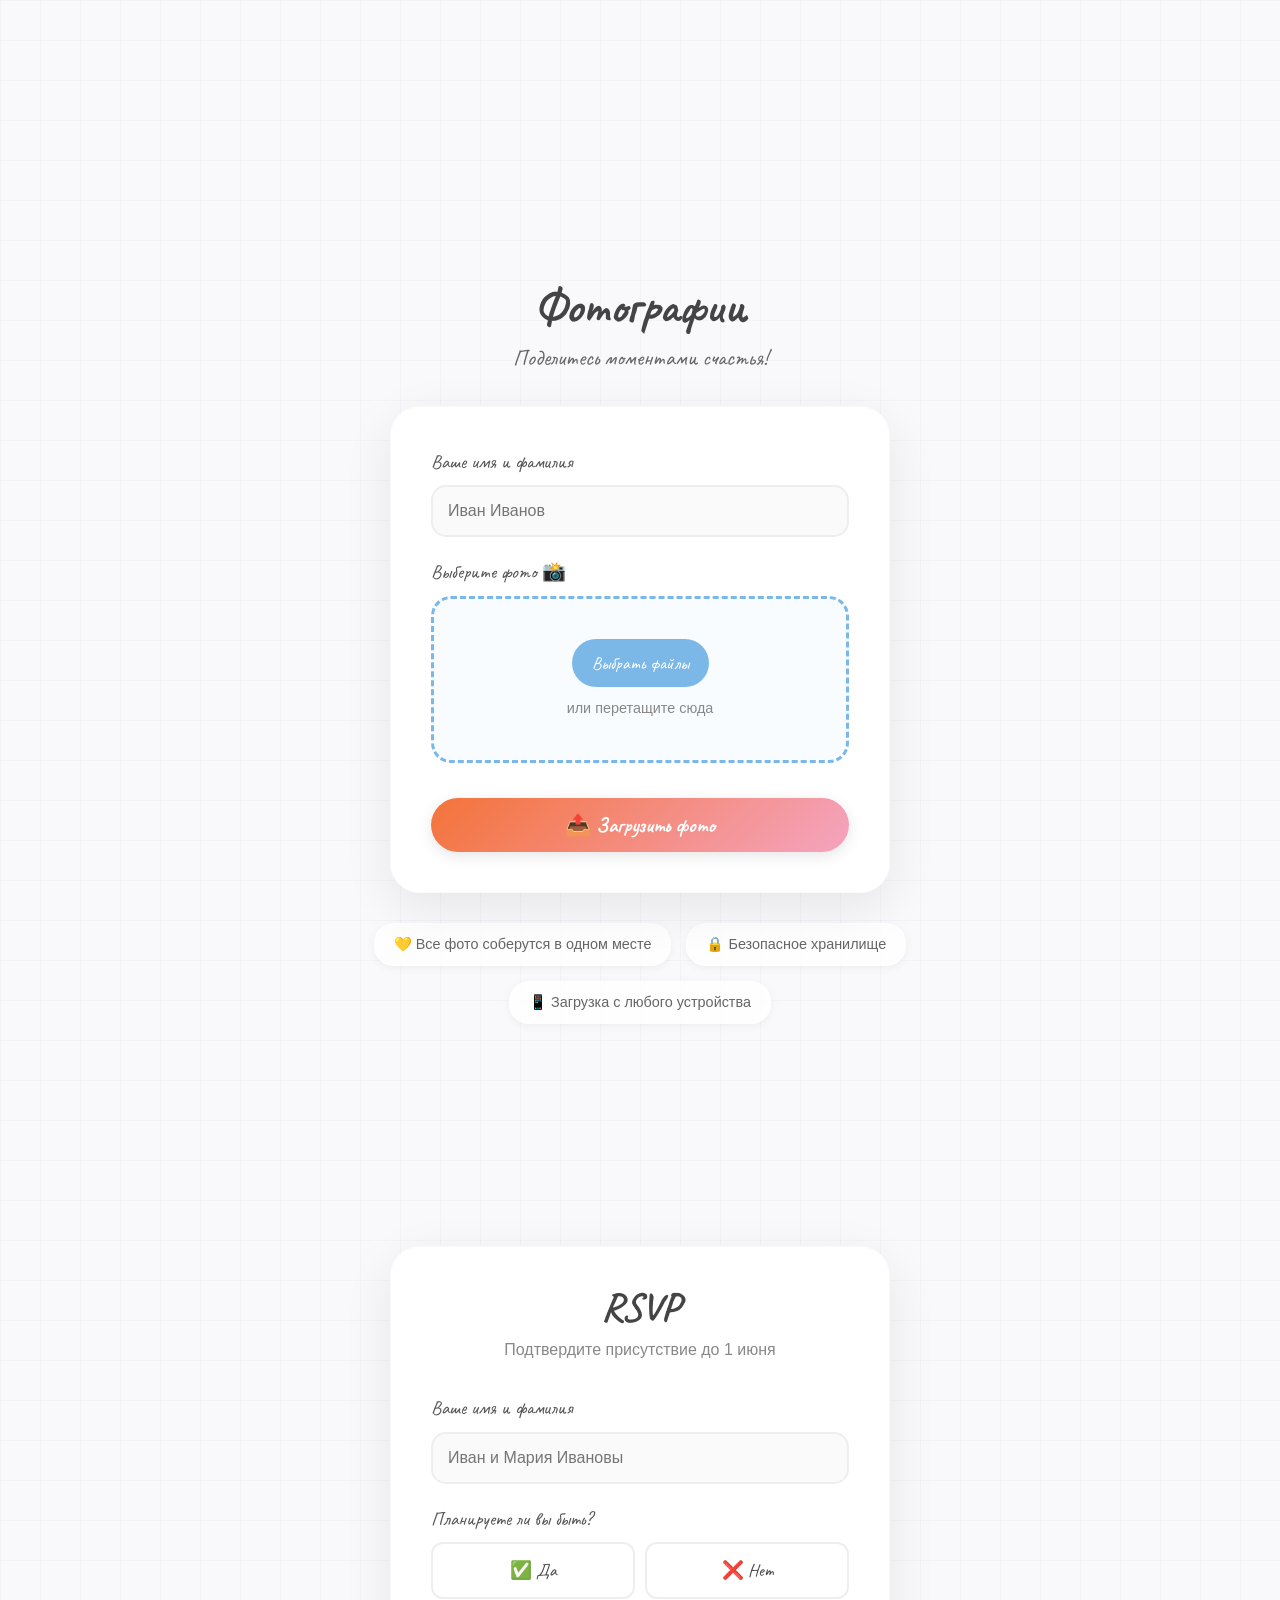
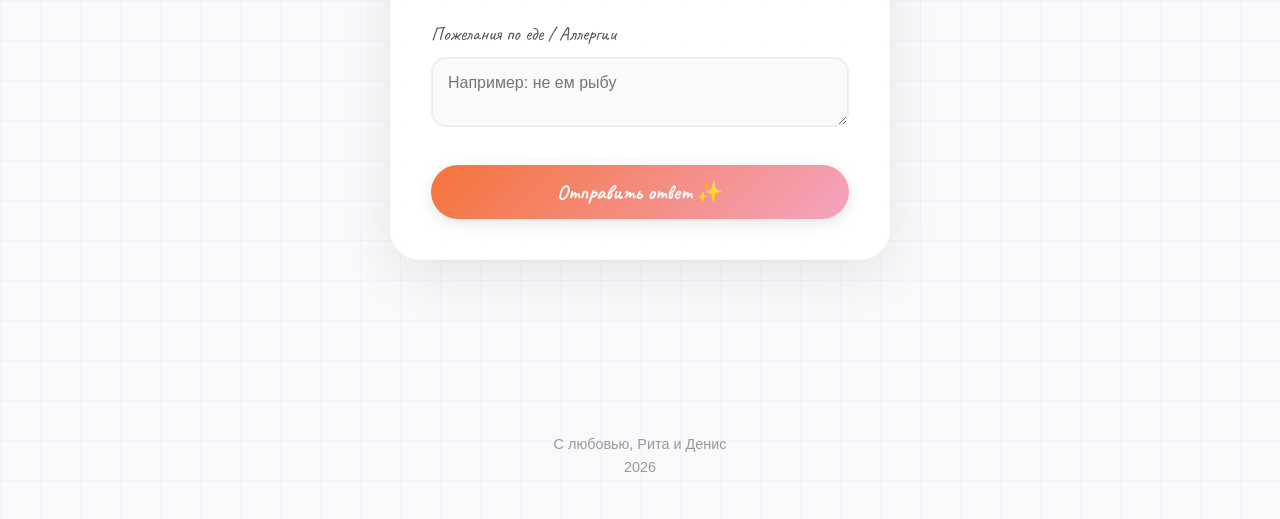
==== commit 800a8091: "Add files via upload" ====
--- a/index.html
+++ b/index.html
@@ -88,53 +88,42 @@
       margin-top: 10px;
     }
 
-    /* --- NAV - FIXED POSITION --- */
-    nav {
-      position: fixed;
+    /* --- NAV BUTTONS (INLINE) --- */
+    .nav-buttons {
+      display: flex;
+      flex-wrap: wrap;
+      justify-content: center;
+      gap: 10px;
+      padding: 20px;
+      background: rgba(255,255,255,0.9);
+      backdrop-filter: blur(10px);
+      position: sticky;
       top: 0;
-      left: 0;
-      right: 0;
-      z-index: 1000;
-      display: flex;
-      justify-content: center;
-      align-items: center;
-      padding: 12px 16px;
-      background: rgba(255, 255, 255, 0.95);
-      backdrop-filter: blur(16px);
-      -webkit-backdrop-filter: blur(16px);
-      box-shadow: 0 2px 20px rgba(0,0,0,0.08);
-    }
-    nav .nav-inner {
-      display: flex;
-      gap: 6px;
-      overflow-x: auto;
-      scrollbar-width: none;
-      max-width: 100%;
-      padding: 4px 8px;
-      -webkit-overflow-scrolling: touch;
-    }
-    nav .nav-inner::-webkit-scrollbar { display: none; }
-    nav a {
+      z-index: 100;
+      box-shadow: 0 2px 10px rgba(0,0,0,0.05);
+    }
+    .nav-buttons a {
       font-family: 'Caveat', cursive;
       font-size: 1.1rem;
       font-weight: 700;
       text-decoration: none;
       color: #777;
-      padding: 8px 14px;
+      padding: 8px 16px;
       border-radius: 30px;
-      white-space: nowrap;
+      background: white;
+      border: 2px solid #eee;
       transition: all 0.3s;
-      flex-shrink: 0;
-    }
-    nav a:hover, nav a.active {
+    }
+    .nav-buttons a:hover {
       background: var(--pink);
       color: white;
+      border-color: var(--pink);
       transform: scale(1.05);
     }
 
     /* --- SECTIONS --- */
     section {
-      padding: 120px 20px 60px;
+      padding: 80px 20px 60px;
       min-height: 100vh;
       display: flex;
       flex-direction: column;
@@ -152,7 +141,7 @@
     }
 
     /* --- HERO --- */
-    #hero { text-align: center; padding-top: 140px; }
+    #hero { text-align: center; padding-top: 100px; }
     .hero-subtitle {
       font-family: 'Caveat', cursive;
       font-size: 1.8rem;
@@ -380,11 +369,12 @@
       border: 2px solid #eee;
       border-radius: 15px;
       font-family: 'Nunito', sans-serif;
-      font-size: 1rem;
+      font-size: 16px; /* Важно для iOS - предотвращает зум */
       transition: border-color 0.3s;
       background: #FAFAFA;
-    }
-    input:focus, textarea:focus {
+      -webkit-appearance: none;
+    }
+    input:focus, textarea:focus, select:focus {
       outline: none;
       border-color: var(--blue);
       background: white;
@@ -566,11 +556,11 @@
 
     /* --- MOBILE --- */
     @media (max-width: 600px) {
-      section { padding: 100px 16px 40px; }
+      section { padding: 60px 16px 40px; }
       .form-box, .upload-box { padding: 25px; }
       .hero-dopamine { font-size: 18vw; }
-      nav { padding: 10px 12px; }
-      nav a { font-size: 0.95rem; padding: 6px 12px; }
+      .nav-buttons { flex-wrap: nowrap; overflow-x: auto; justify-content: flex-start; padding: 15px; }
+      .nav-buttons a { flex-shrink: 0; }
       .tl-item { grid-template-columns: 1fr; gap: 8px; padding: 12px 15px; text-align: center; }
       .tl-desc { text-align: center; }
       .grid-cards { grid-template-columns: 1fr; }
@@ -589,18 +579,16 @@
 <canvas id="confetti-canvas"></canvas>
 <div class="floating-bg" id="floatingBg"></div>
 
-<!-- NAV -->
-<nav>
-  <div class="nav-inner">
-    <a href="#hero">Главная</a>
-    <a href="#details">Детали</a>
-    <a href="#program">Программа</a>
-    <a href="#dresscode">Дресс-код</a>
-    <a href="#location">Как добраться</a>
-    <a href="#photos">Фото</a>
-    <a href="#rsvp">RSVP</a>
-  </div>
-</nav>
+<!-- NAV BUTTONS (Вместо фиксированного навбара) -->
+<div class="nav-buttons">
+  <a href="#hero">Главная</a>
+  <a href="#details">Детали</a>
+  <a href="#program">Программа</a>
+  <a href="#dresscode">Дресс-код</a>
+  <a href="#location">Как добраться</a>
+  <a href="#photos">Фото</a>
+  <a href="#rsvp">RSVP</a>
+</div>
 
 <!-- HERO -->
 <section id="hero">
@@ -830,7 +818,7 @@
   TG_BOT_TOKEN: '8698697175:AAH1BPfdwKIjnvopE0USkF2sr0nMvozDTJs',
   TG_CHAT_ID: '26425660',
   CARD_NUMBER: '2202 2069 5439 4065',
-  UPLOAD_URL: 'https://your-nas-ip/php/upload.php' // Замените на ваш NAS
+  UPLOAD_URL: 'https://your-nas-ip/php/upload.php'
 };
 
 /* =========================================
@@ -888,52 +876,16 @@
 document.querySelectorAll('.fade-in-section').forEach(el => observer.observe(el));
 
 /* =========================================
-   🧭 NAVIGATION - FIXED
+   🧭 SMOOTH SCROLL
    ========================================= */
-let lastScrollY = window.scrollY;
-let ticking = false;
-
-window.addEventListener('scroll', () => {
-  lastScrollY = window.scrollY;
-  if (!ticking) {
-    window.requestAnimationFrame(() => {
-      updateNavigation();
-      ticking = false;
-    });
-    ticking = true;
-  }
-});
-
-function updateNavigation() {
-  let current = '';
-  const sections = document.querySelectorAll('section');
-  const navLinks = document.querySelectorAll('nav a');
-  
-  sections.forEach(section => {
-    const sectionTop = section.offsetTop - 100;
-    const sectionHeight = section.offsetHeight;
-    if (lastScrollY >= sectionTop && lastScrollY < sectionTop + sectionHeight) {
-      current = section.getAttribute('id');
-    }
-  });
-
-  navLinks.forEach(link => {
-    link.classList.remove('active');
-    if (link.getAttribute('href') === '#' + current) {
-      link.classList.add('active');
-    }
-  });
-}
-
-// Плавный скролл по якорям
-document.querySelectorAll('nav a[href^="#"]').forEach(anchor => {
+document.querySelectorAll('a[href^="#"]').forEach(anchor => {
   anchor.addEventListener('click', function(e) {
     e.preventDefault();
     const targetId = this.getAttribute('href');
     const target = document.querySelector(targetId);
     if (target) {
-      const navHeight = document.querySelector('nav').offsetHeight;
-      const targetPosition = target.offsetTop - navHeight - 10;
+      const navHeight = document.querySelector('.nav-buttons').offsetHeight;
+      const targetPosition = target.offsetTop - navHeight - 20;
       window.scrollTo({ top: targetPosition, behavior: 'smooth' });
     }
   });
@@ -1089,12 +1041,9 @@
 }
 
 /* =========================================
-   ✅ RSVP - FORM
+   ✅ RSVP - FORM (FIXED SCROLL)
    ========================================= */
 function selectAtt(val, btn) {
-  event.preventDefault();
-  event.stopPropagation();
-  const scrollPos = window.scrollY;
   document.querySelectorAll('.radio-btn').forEach(b => b.classList.remove('active'));
   btn.classList.add('active');
   document.getElementById('rsvp-att').value = val;
@@ -1103,7 +1052,6 @@
   if (val === 'no') {
     document.getElementById('sweetness-block').style.display = 'none';
   }
-  setTimeout(() => { window.scrollTo(0, scrollPos); }, 50);
 }
 
 document.getElementById('rsvpForm').addEventListener('submit', async function(e) {
@@ -1215,10 +1163,28 @@
   canvas.height = window.innerHeight;
 });
 
-document.querySelectorAll('input, select, textarea').forEach(el => {
+/* =========================================
+   📱 MOBILE SCROLL FIX
+   ========================================= */
+// Предотвращаем скролл при фокусе на полях
+let scrollLocked = false;
+let scrollPosition = 0;
+
+document.querySelectorAll('input, textarea, select').forEach(el => {
   el.addEventListener('focus', function() {
-    const scrollPos = window.scrollY;
-    setTimeout(() => { window.scrollTo(0, scrollPos); }, 50);
+    scrollLocked = true;
+    scrollPosition = window.scrollY;
+    document.body.style.position = 'fixed';
+    document.body.style.top = -scrollPosition + 'px';
+    document.body.style.width = '100%';
+  });
+  
+  el.addEventListener('blur', function() {
+    scrollLocked = false;
+    document.body.style.position = '';
+    document.body.style.top = '';
+    document.body.style.width = '';
+    window.scrollTo(0, scrollPosition);
   });
 });
 </script>
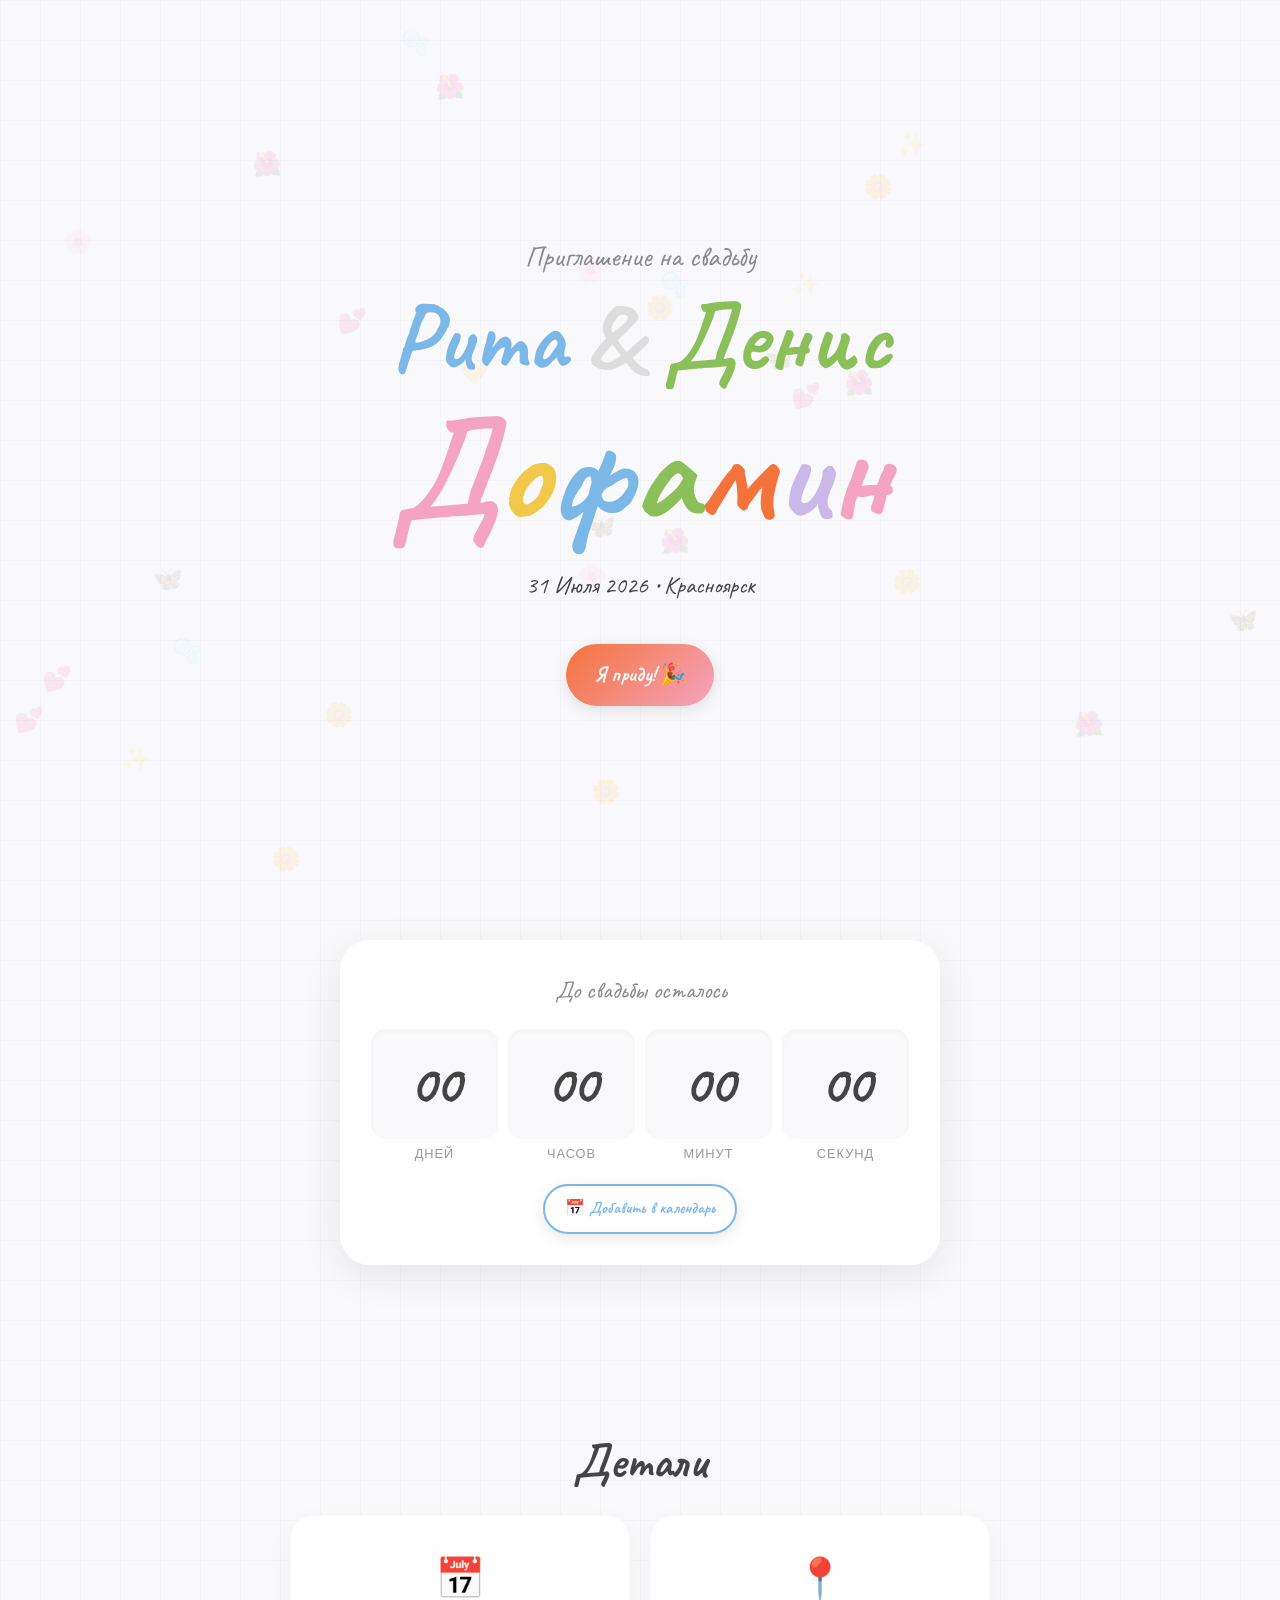
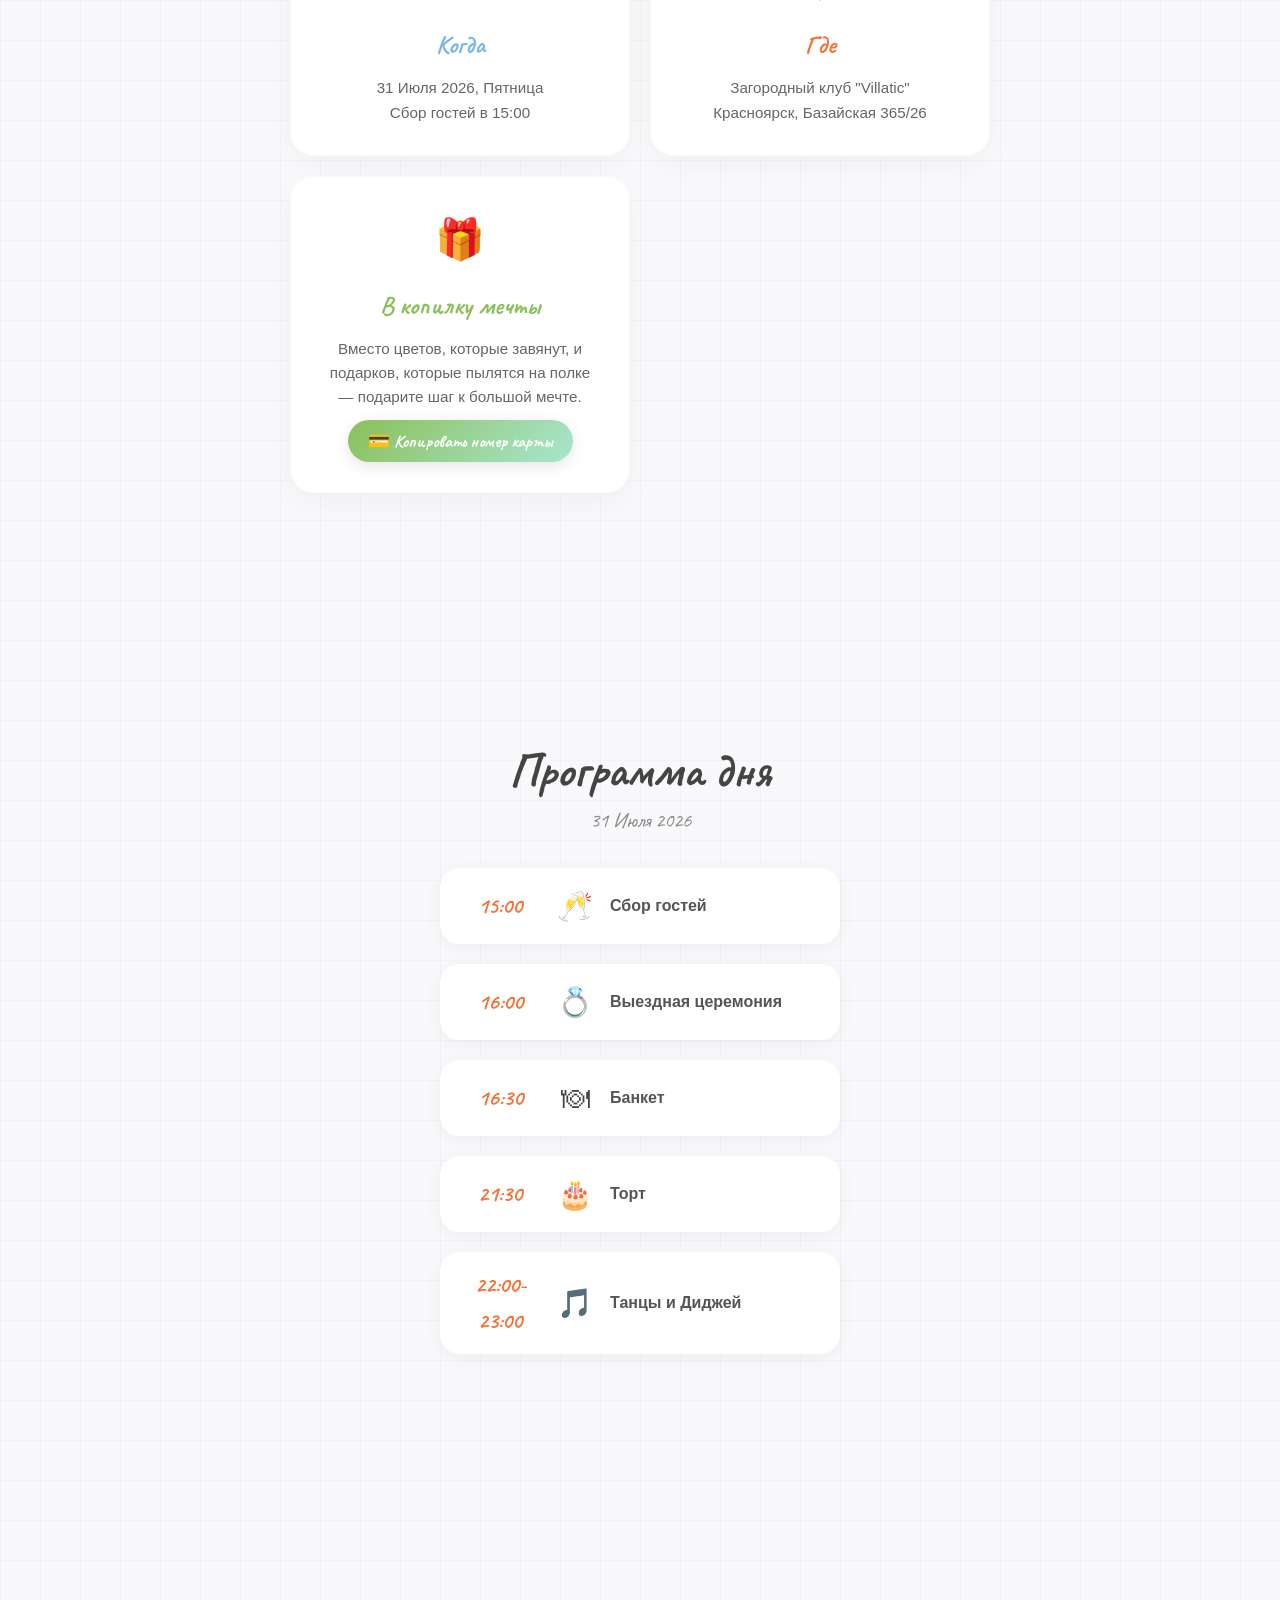
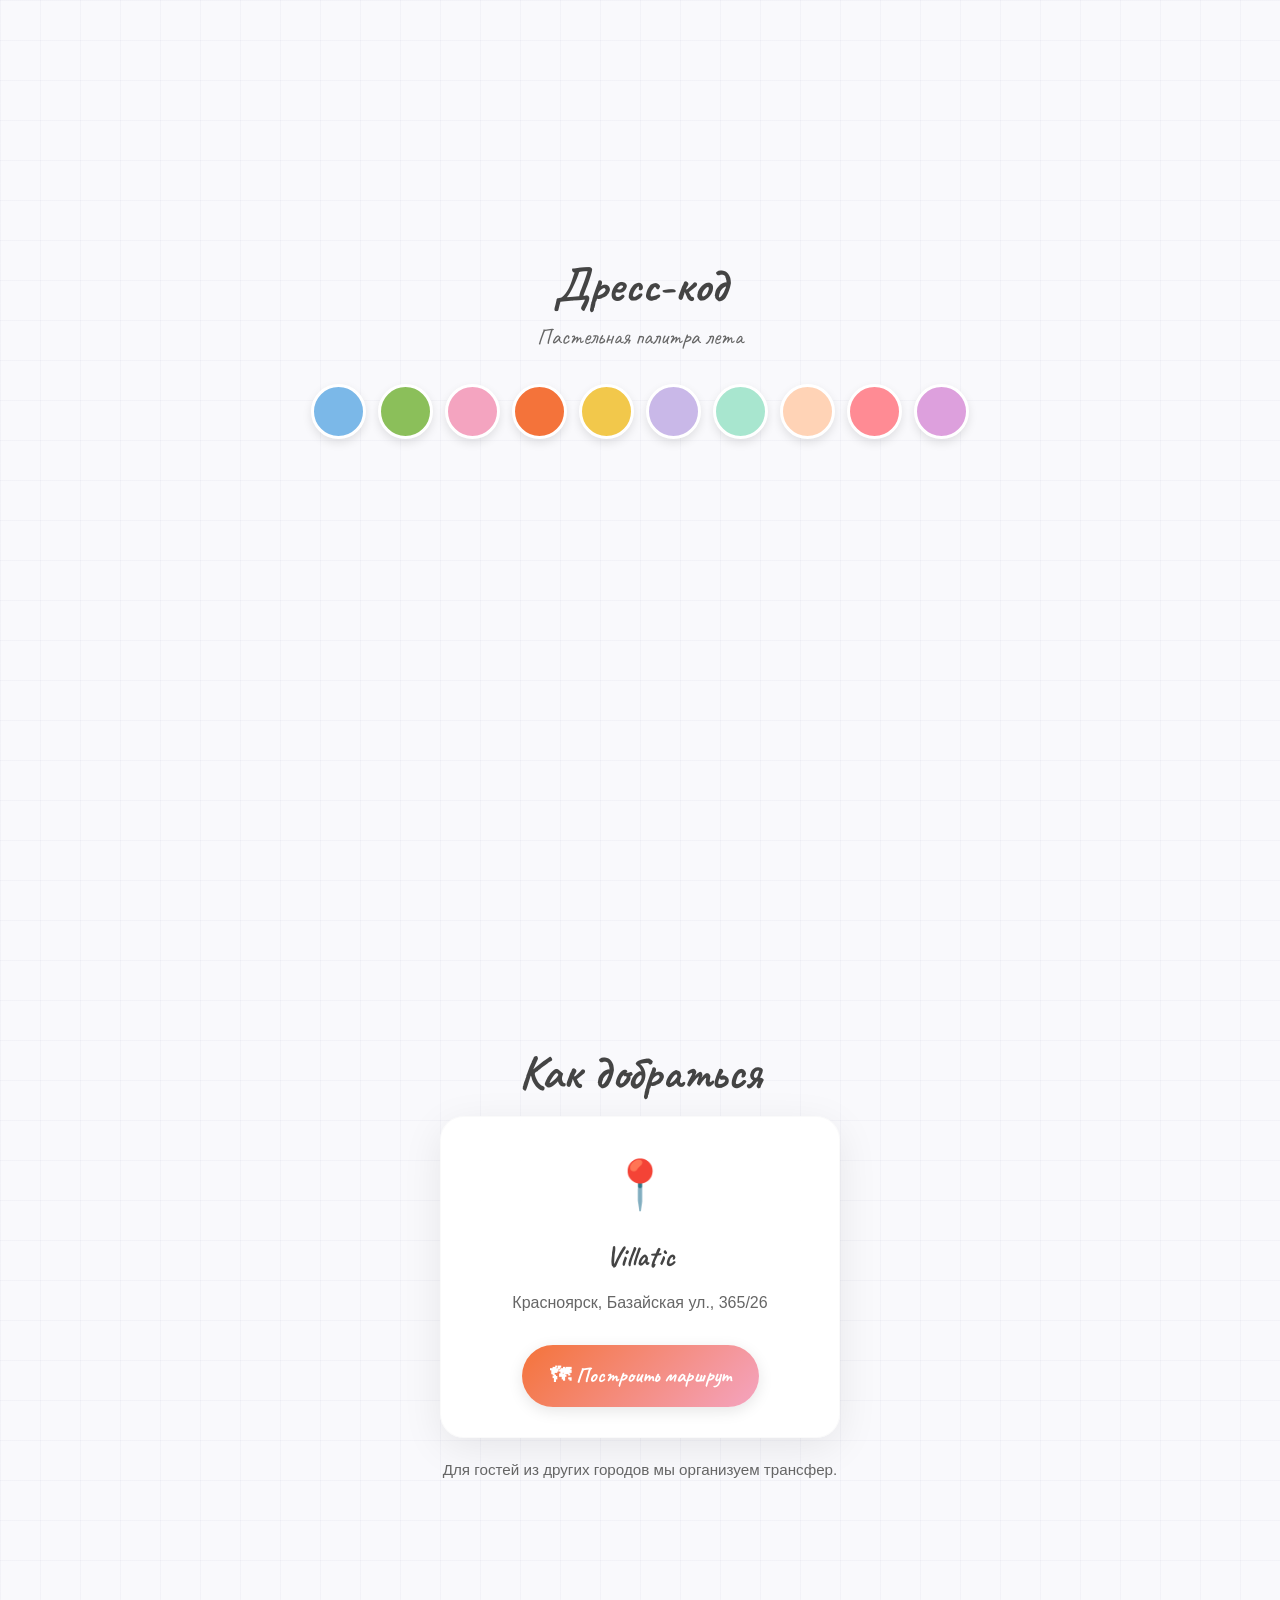
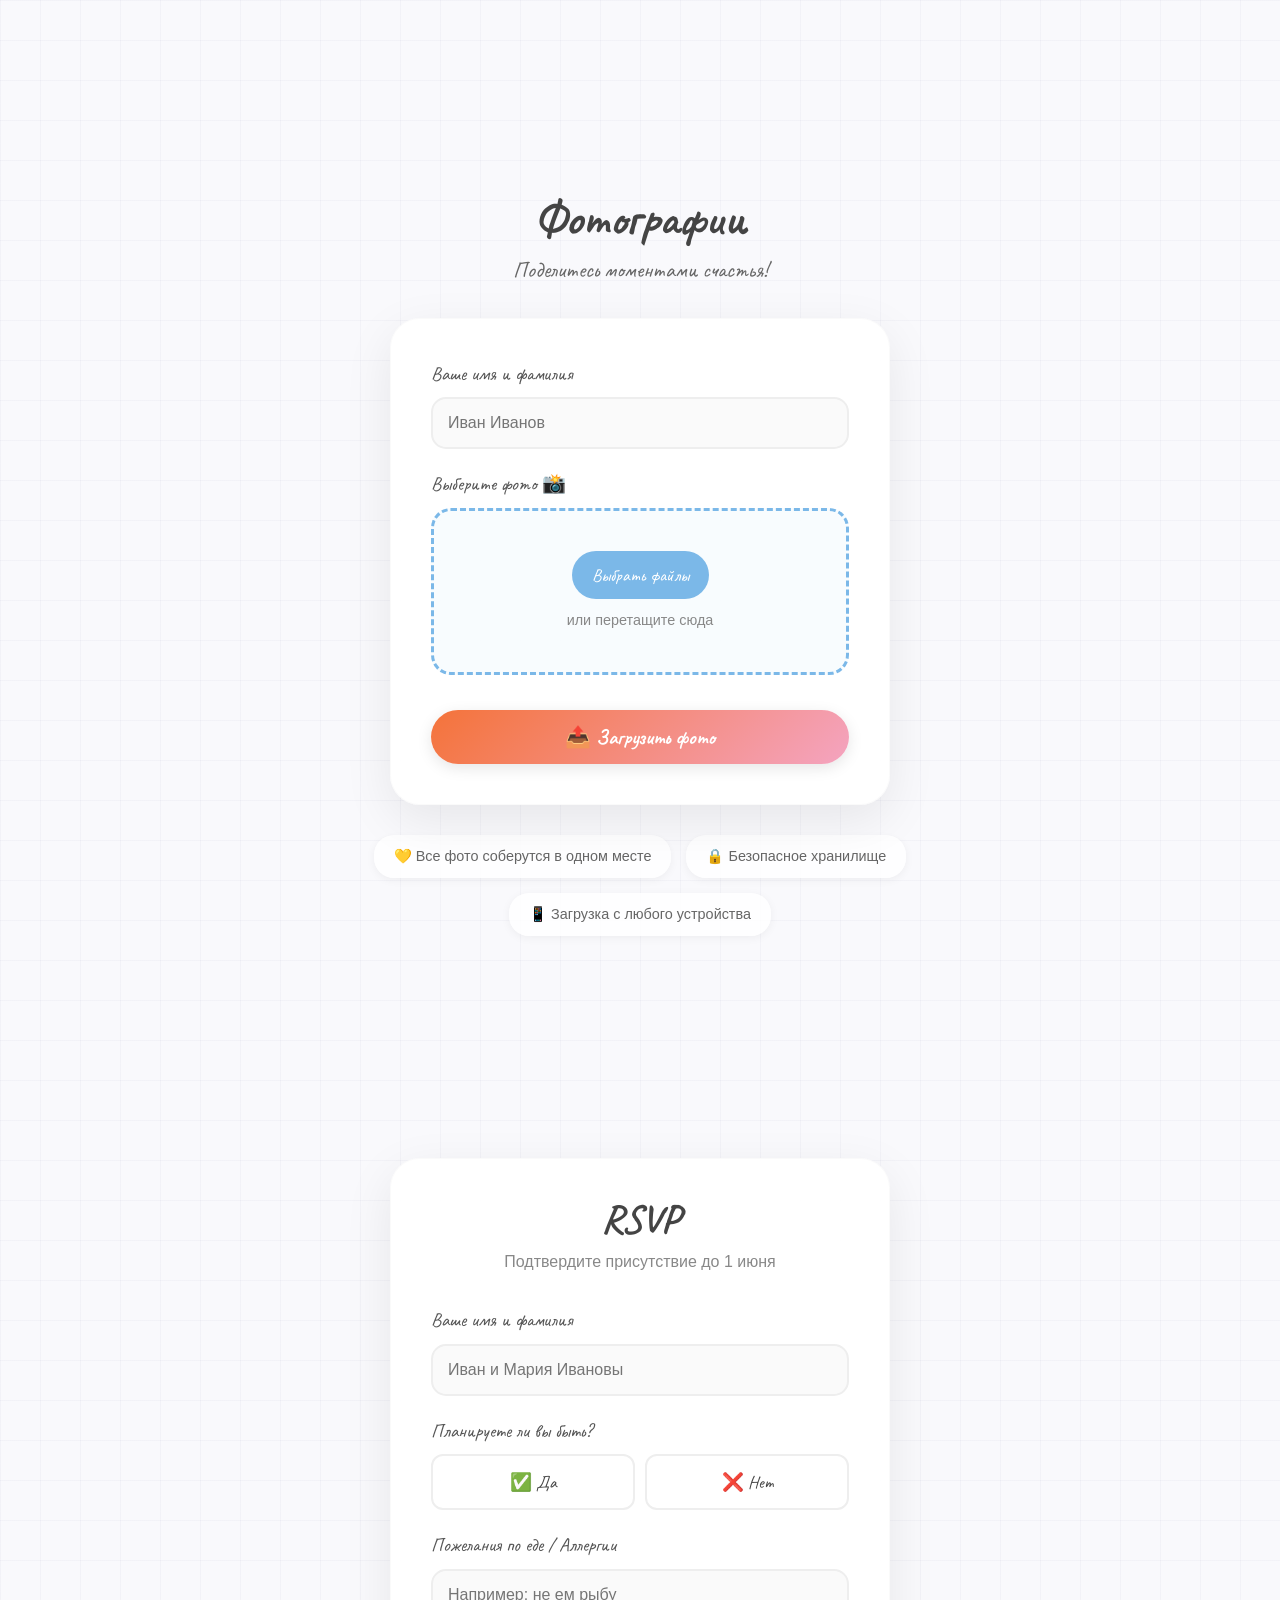
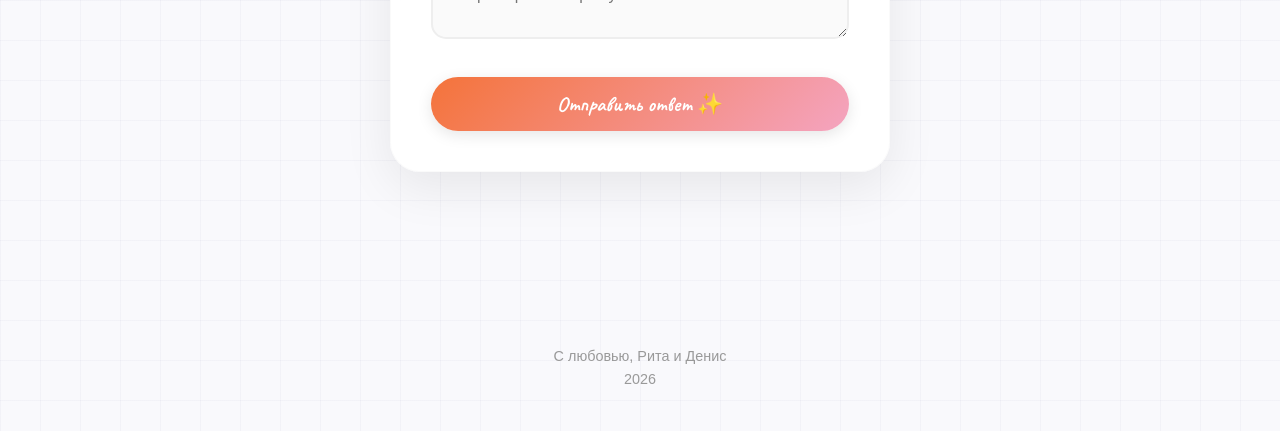
==== commit a8130b52: "Add files via upload" ====
--- a/index.html
+++ b/index.html
@@ -86,39 +86,6 @@
       font-size: 1.1rem;
       padding: 10px 20px;
       margin-top: 10px;
-    }
-
-    /* --- NAV BUTTONS (INLINE) --- */
-    .nav-buttons {
-      display: flex;
-      flex-wrap: wrap;
-      justify-content: center;
-      gap: 10px;
-      padding: 20px;
-      background: rgba(255,255,255,0.9);
-      backdrop-filter: blur(10px);
-      position: sticky;
-      top: 0;
-      z-index: 100;
-      box-shadow: 0 2px 10px rgba(0,0,0,0.05);
-    }
-    .nav-buttons a {
-      font-family: 'Caveat', cursive;
-      font-size: 1.1rem;
-      font-weight: 700;
-      text-decoration: none;
-      color: #777;
-      padding: 8px 16px;
-      border-radius: 30px;
-      background: white;
-      border: 2px solid #eee;
-      transition: all 0.3s;
-    }
-    .nav-buttons a:hover {
-      background: var(--pink);
-      color: white;
-      border-color: var(--pink);
-      transform: scale(1.05);
     }
 
     /* --- SECTIONS --- */
@@ -559,8 +526,6 @@
       section { padding: 60px 16px 40px; }
       .form-box, .upload-box { padding: 25px; }
       .hero-dopamine { font-size: 18vw; }
-      .nav-buttons { flex-wrap: nowrap; overflow-x: auto; justify-content: flex-start; padding: 15px; }
-      .nav-buttons a { flex-shrink: 0; }
       .tl-item { grid-template-columns: 1fr; gap: 8px; padding: 12px 15px; text-align: center; }
       .tl-desc { text-align: center; }
       .grid-cards { grid-template-columns: 1fr; }
@@ -578,17 +543,6 @@
 
 <canvas id="confetti-canvas"></canvas>
 <div class="floating-bg" id="floatingBg"></div>
-
-<!-- NAV BUTTONS (Вместо фиксированного навбара) -->
-<div class="nav-buttons">
-  <a href="#hero">Главная</a>
-  <a href="#details">Детали</a>
-  <a href="#program">Программа</a>
-  <a href="#dresscode">Дресс-код</a>
-  <a href="#location">Как добраться</a>
-  <a href="#photos">Фото</a>
-  <a href="#rsvp">RSVP</a>
-</div>
 
 <!-- HERO -->
 <section id="hero">
@@ -884,7 +838,8 @@
     const targetId = this.getAttribute('href');
     const target = document.querySelector(targetId);
     if (target) {
-      const navHeight = document.querySelector('.nav-buttons').offsetHeight;
+      // Навбара больше нет, поэтому navHeight = 0
+      const navHeight = 0; 
       const targetPosition = target.offsetTop - navHeight - 20;
       window.scrollTo({ top: targetPosition, behavior: 'smooth' });
     }
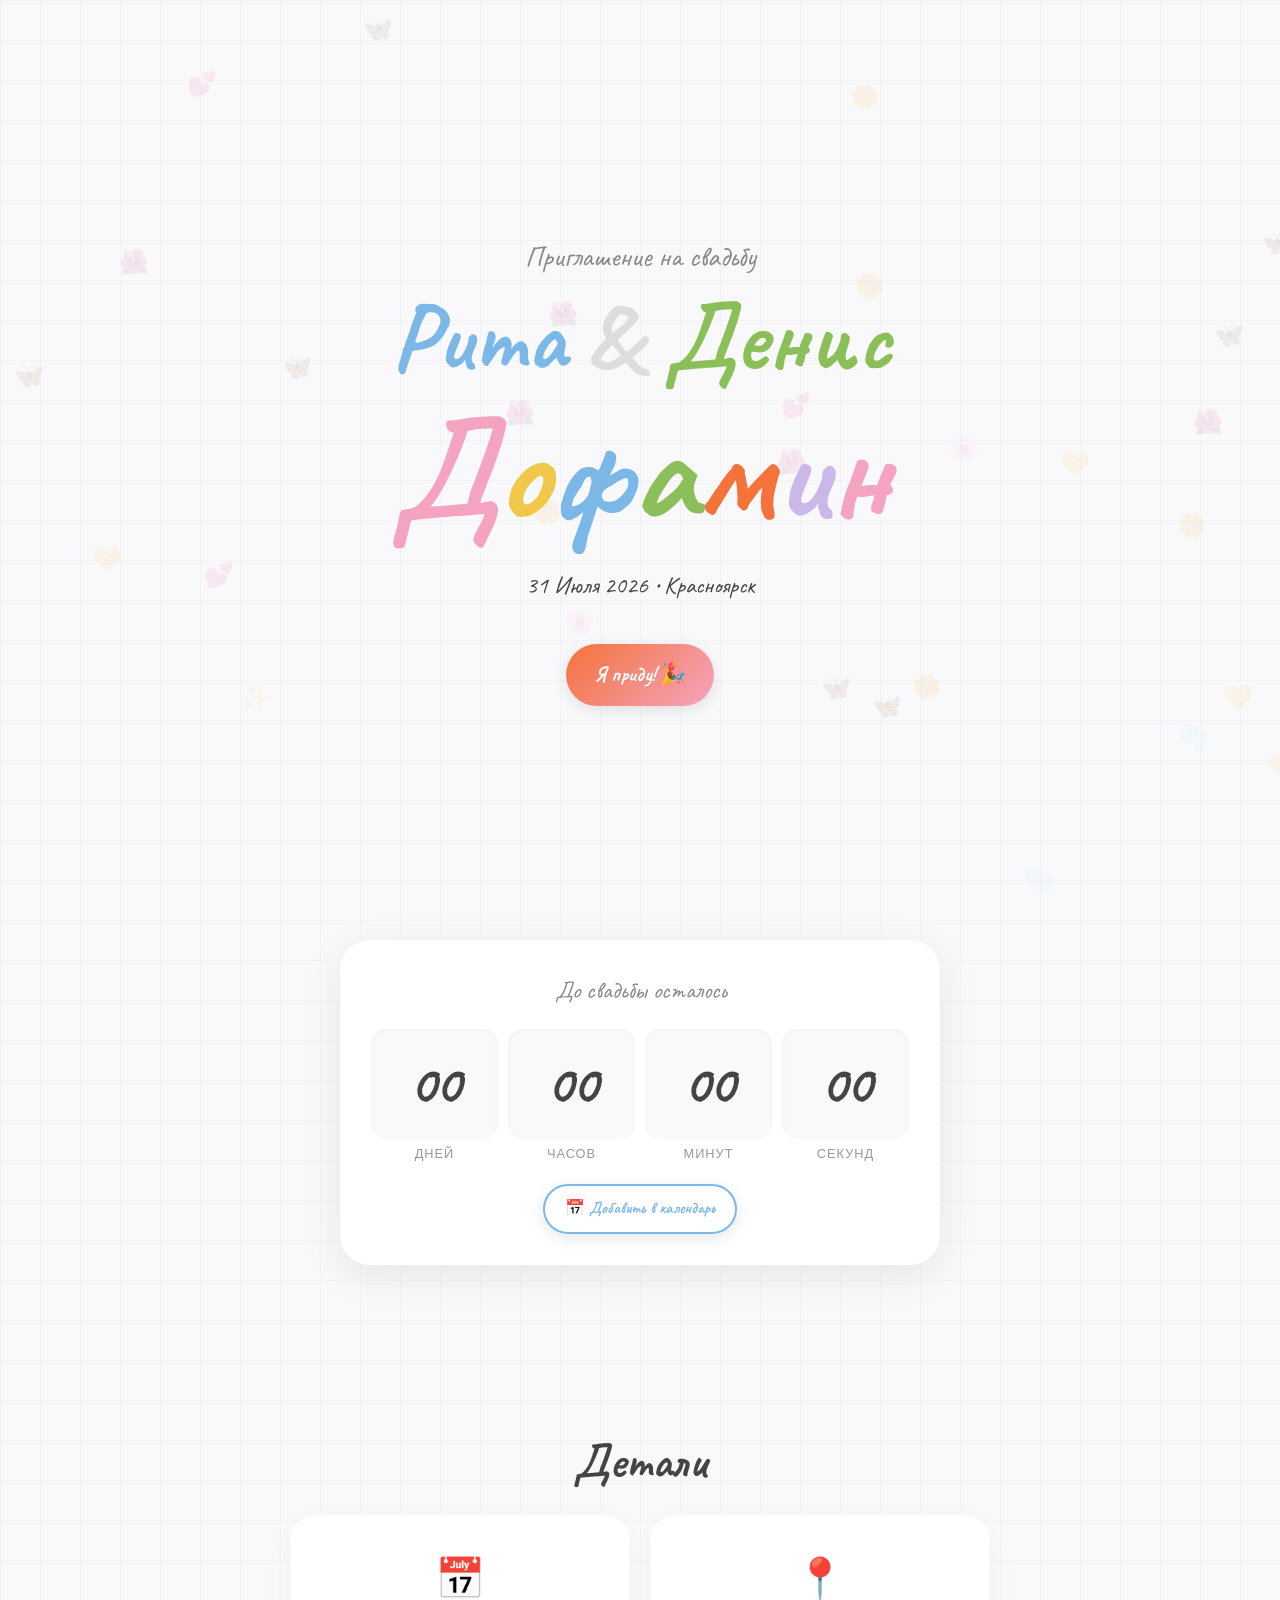
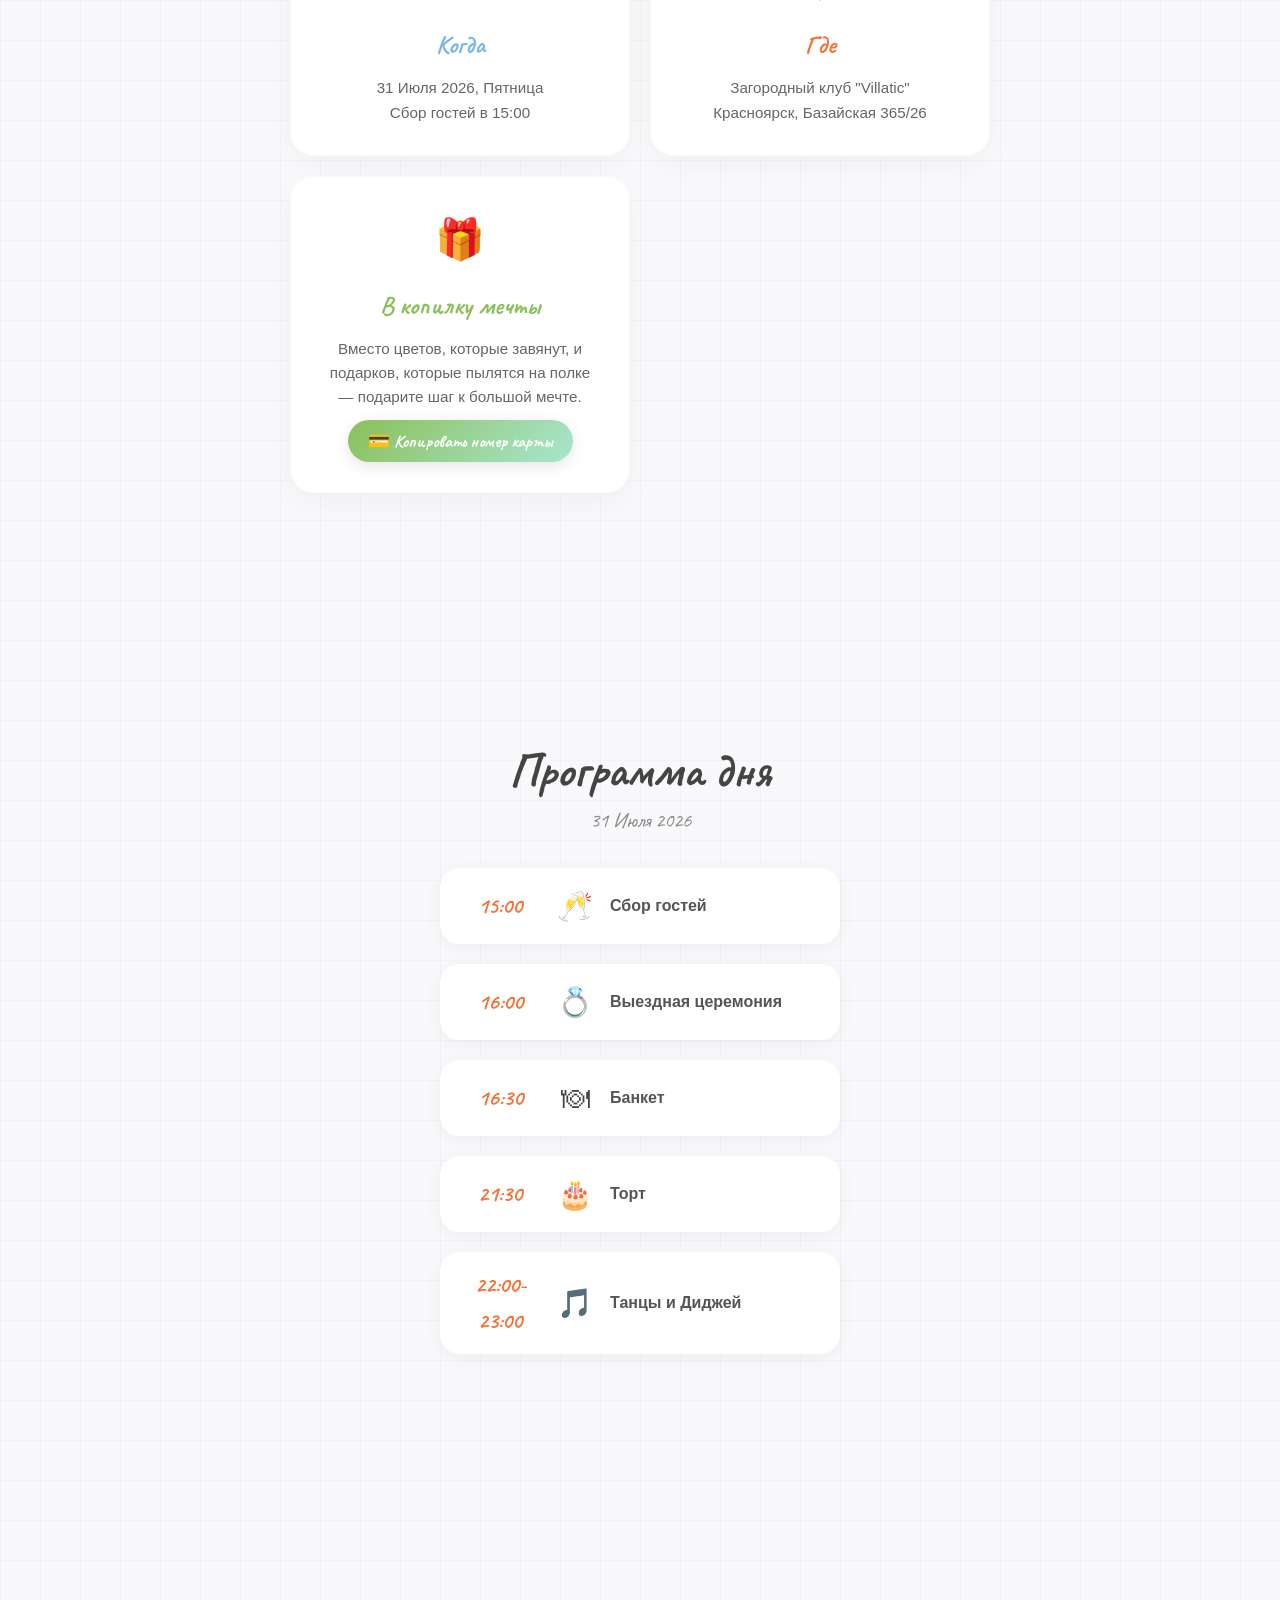
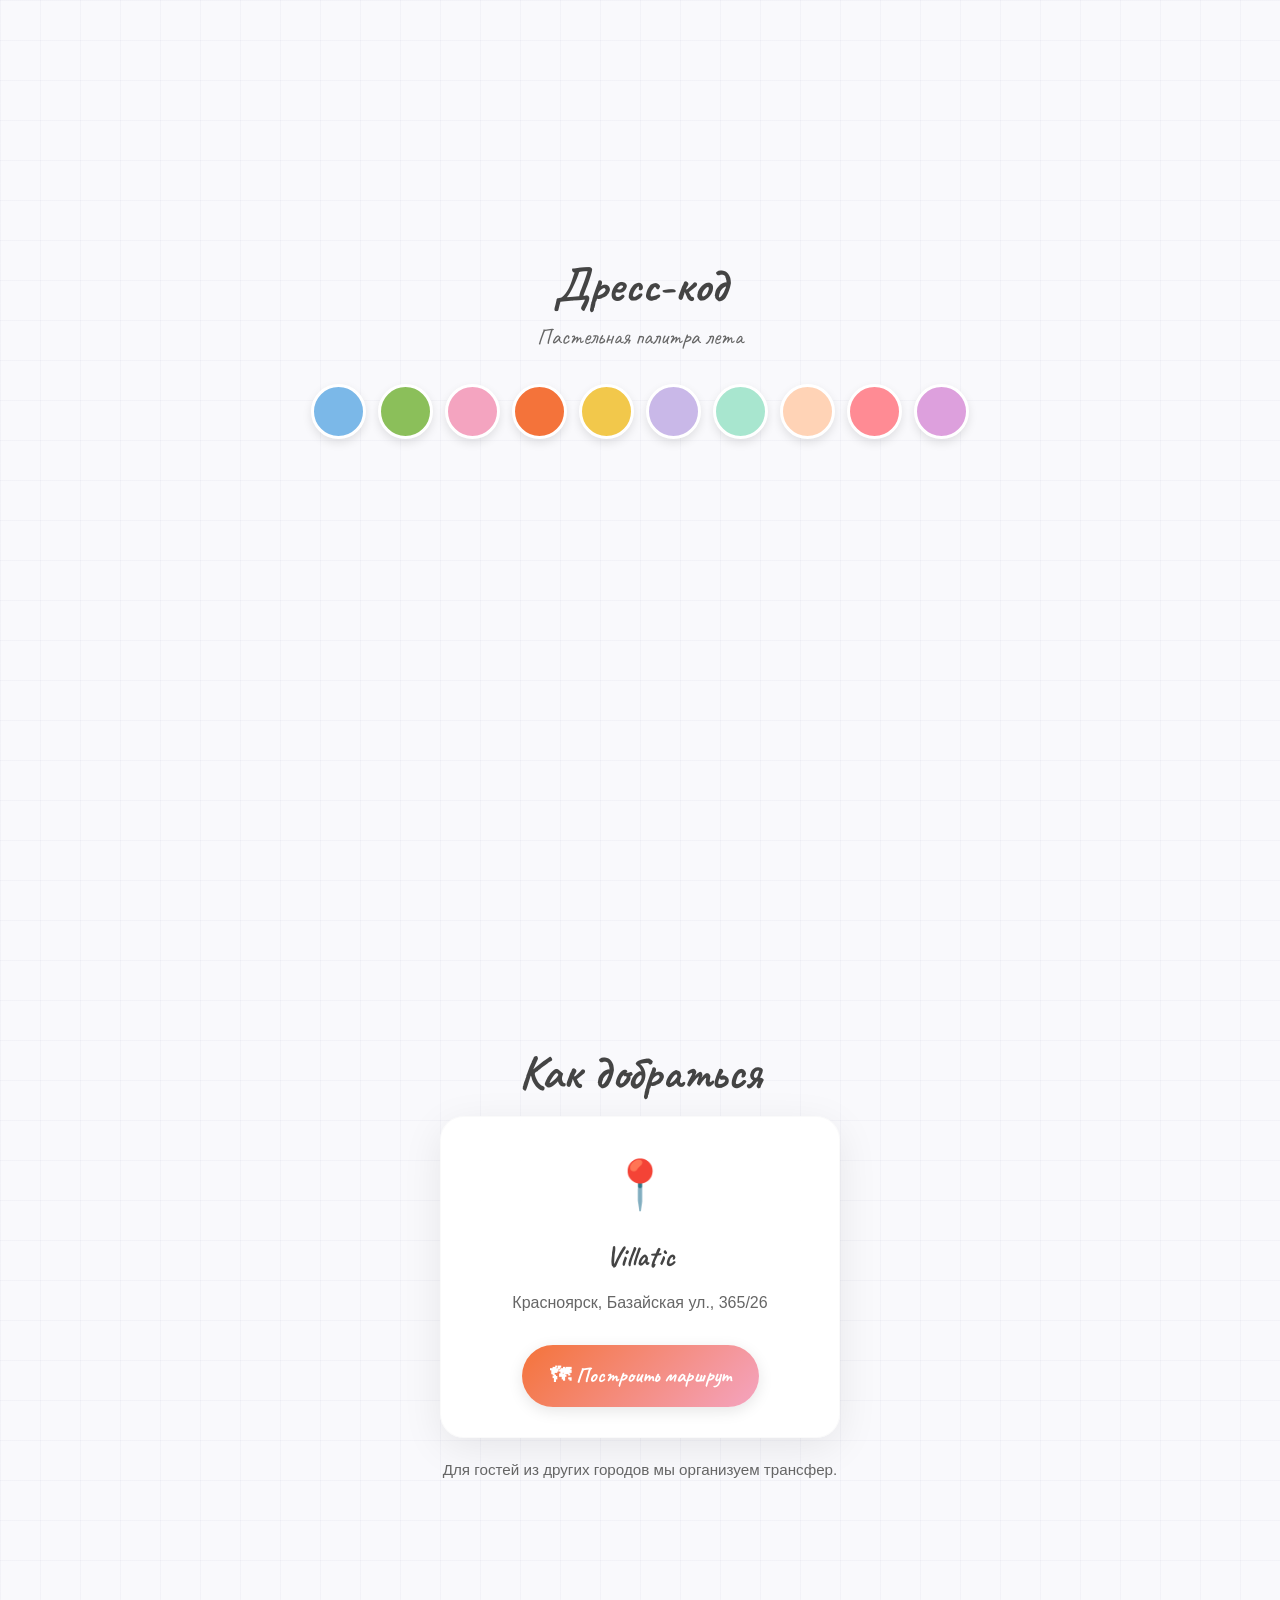
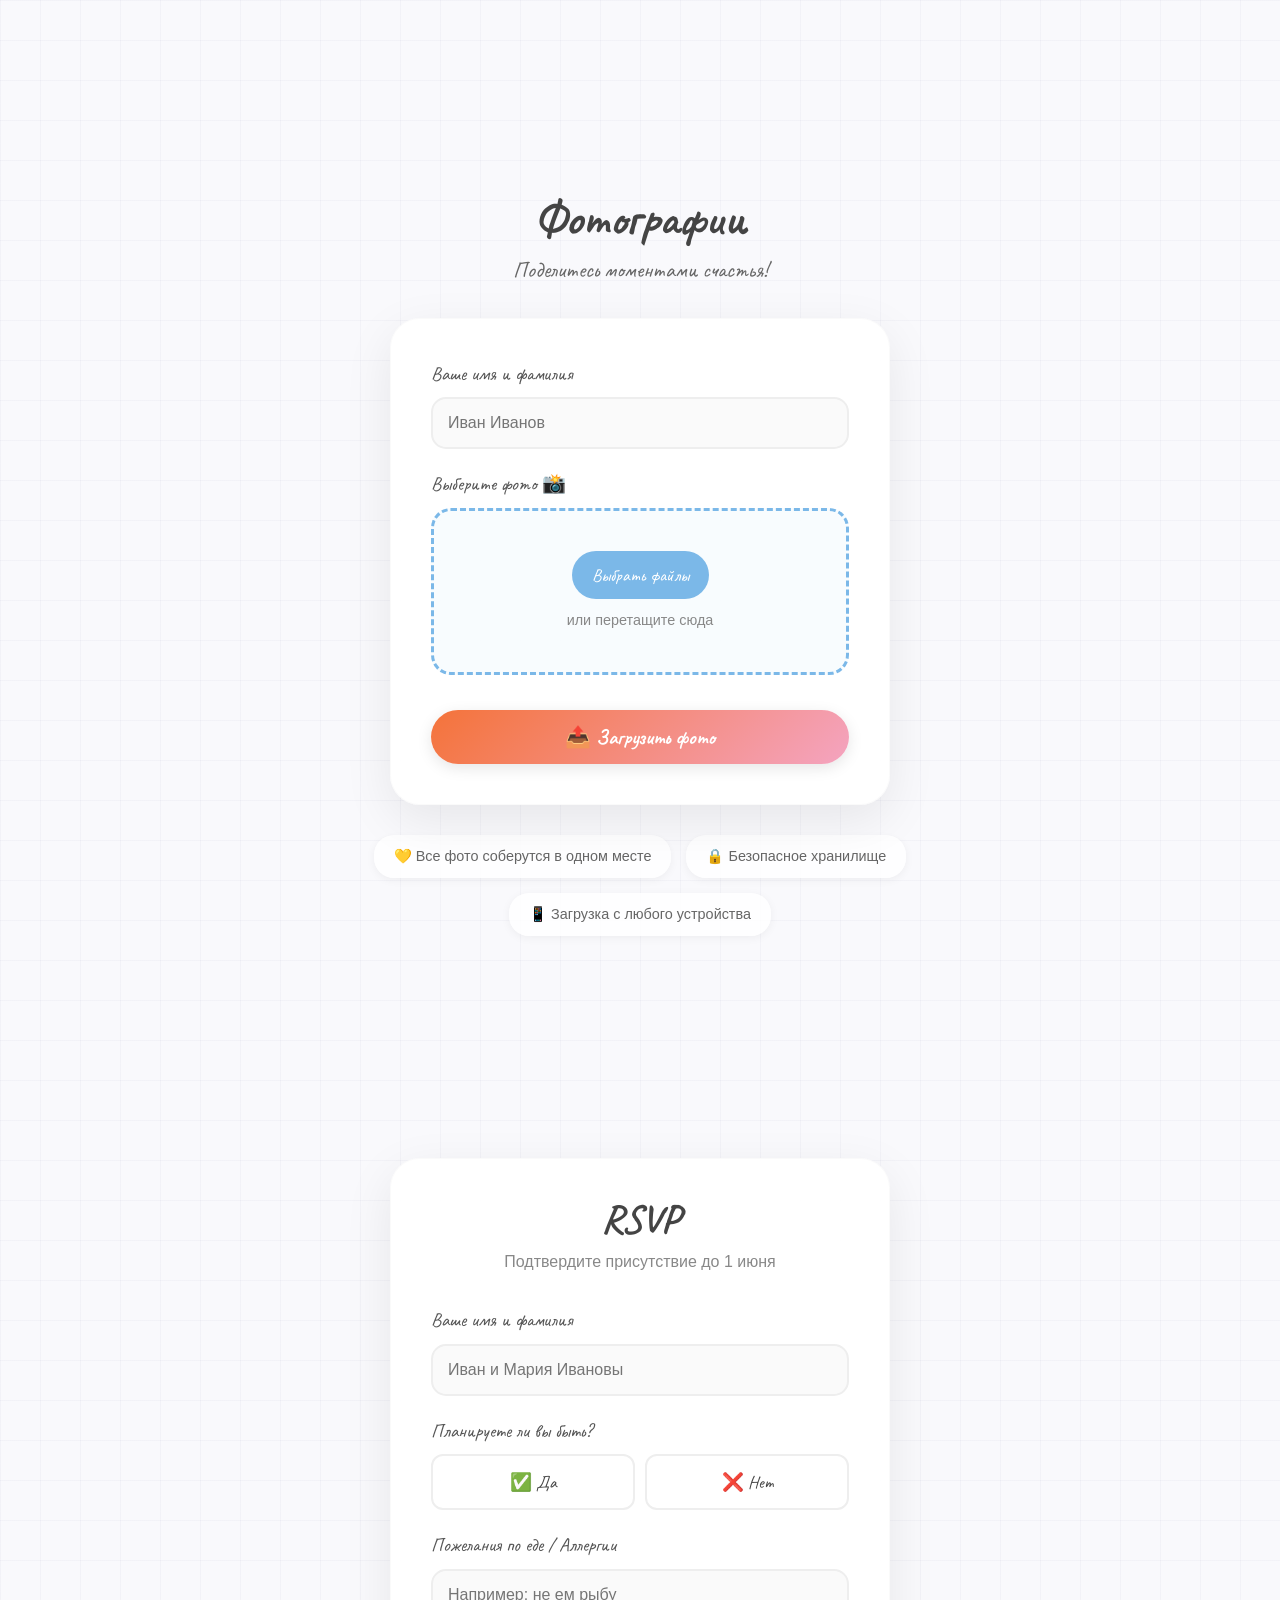
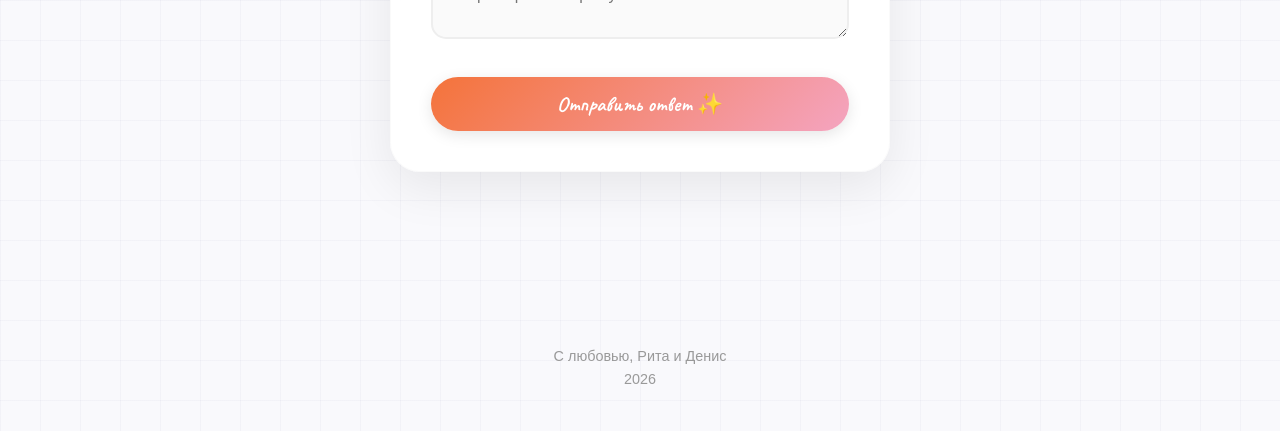
==== commit ccb6e7c2: "Add files via upload" ====
--- a/index.html
+++ b/index.html
@@ -336,7 +336,7 @@
       border: 2px solid #eee;
       border-radius: 15px;
       font-family: 'Nunito', sans-serif;
-      font-size: 16px; /* Важно для iOS - предотвращает зум */
+      font-size: 16px;
       transition: border-color 0.3s;
       background: #FAFAFA;
       -webkit-appearance: none;
@@ -838,9 +838,7 @@
     const targetId = this.getAttribute('href');
     const target = document.querySelector(targetId);
     if (target) {
-      // Навбара больше нет, поэтому navHeight = 0
-      const navHeight = 0; 
-      const targetPosition = target.offsetTop - navHeight - 20;
+      const targetPosition = target.offsetTop - 20;
       window.scrollTo({ top: targetPosition, behavior: 'smooth' });
     }
   });
@@ -996,7 +994,7 @@
 }
 
 /* =========================================
-   ✅ RSVP - FORM (FIXED SCROLL)
+   ✅ RSVP - FORM
    ========================================= */
 function selectAtt(val, btn) {
   document.querySelectorAll('.radio-btn').forEach(b => b.classList.remove('active'));
@@ -1119,29 +1117,39 @@
 });
 
 /* =========================================
-   📱 MOBILE SCROLL FIX
+   📱 MOBILE SCROLL FIX (ИСПРАВЛЕНО)
    ========================================= */
-// Предотвращаем скролл при фокусе на полях
+// Исправленная версия - только для iOS и только для текстовых полей
 let scrollLocked = false;
 let scrollPosition = 0;
-
-document.querySelectorAll('input, textarea, select').forEach(el => {
-  el.addEventListener('focus', function() {
-    scrollLocked = true;
-    scrollPosition = window.scrollY;
-    document.body.style.position = 'fixed';
-    document.body.style.top = -scrollPosition + 'px';
-    document.body.style.width = '100%';
+const isIOS = /iPad|iPhone|iPod/.test(navigator.userAgent) && !window.MSStream;
+
+// Применяем фикс только для iOS и только к текстовым полям
+if (isIOS) {
+  const textInputs = document.querySelectorAll('input[type="text"], input[type="email"], input[type="tel"], textarea');
+  
+  textInputs.forEach(el => {
+    el.addEventListener('focus', function() {
+      scrollLocked = true;
+      scrollPosition = window.scrollY;
+      document.body.style.position = 'fixed';
+      document.body.style.top = -scrollPosition + 'px';
+      document.body.style.width = '100%';
+      document.body.style.overflow = 'hidden';
+    }, { passive: true });
+    
+    el.addEventListener('blur', function() {
+      if (scrollLocked) {
+        scrollLocked = false;
+        document.body.style.position = '';
+        document.body.style.top = '';
+        document.body.style.width = '';
+        document.body.style.overflow = '';
+        window.scrollTo(0, scrollPosition);
+      }
+    }, { passive: true });
   });
-  
-  el.addEventListener('blur', function() {
-    scrollLocked = false;
-    document.body.style.position = '';
-    document.body.style.top = '';
-    document.body.style.width = '';
-    window.scrollTo(0, scrollPosition);
-  });
-});
+}
 </script>
 </body>
 </html>
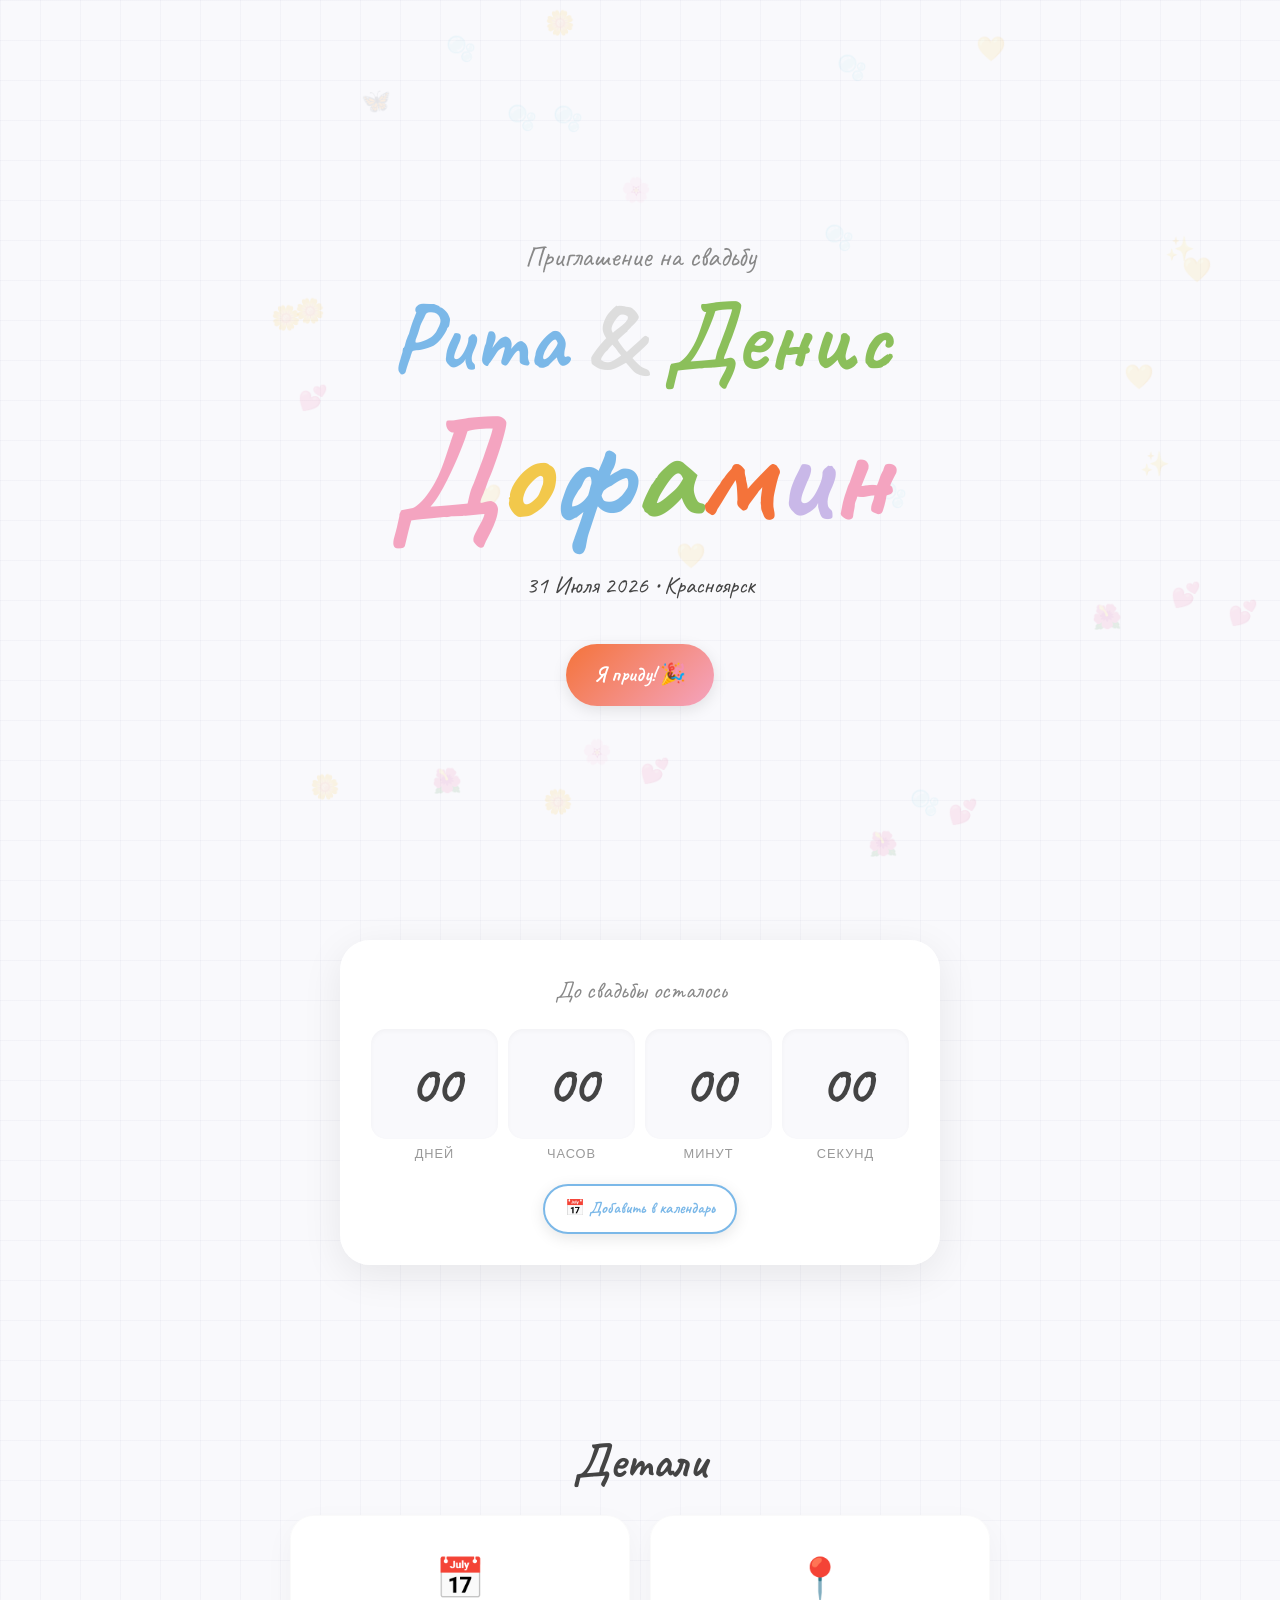
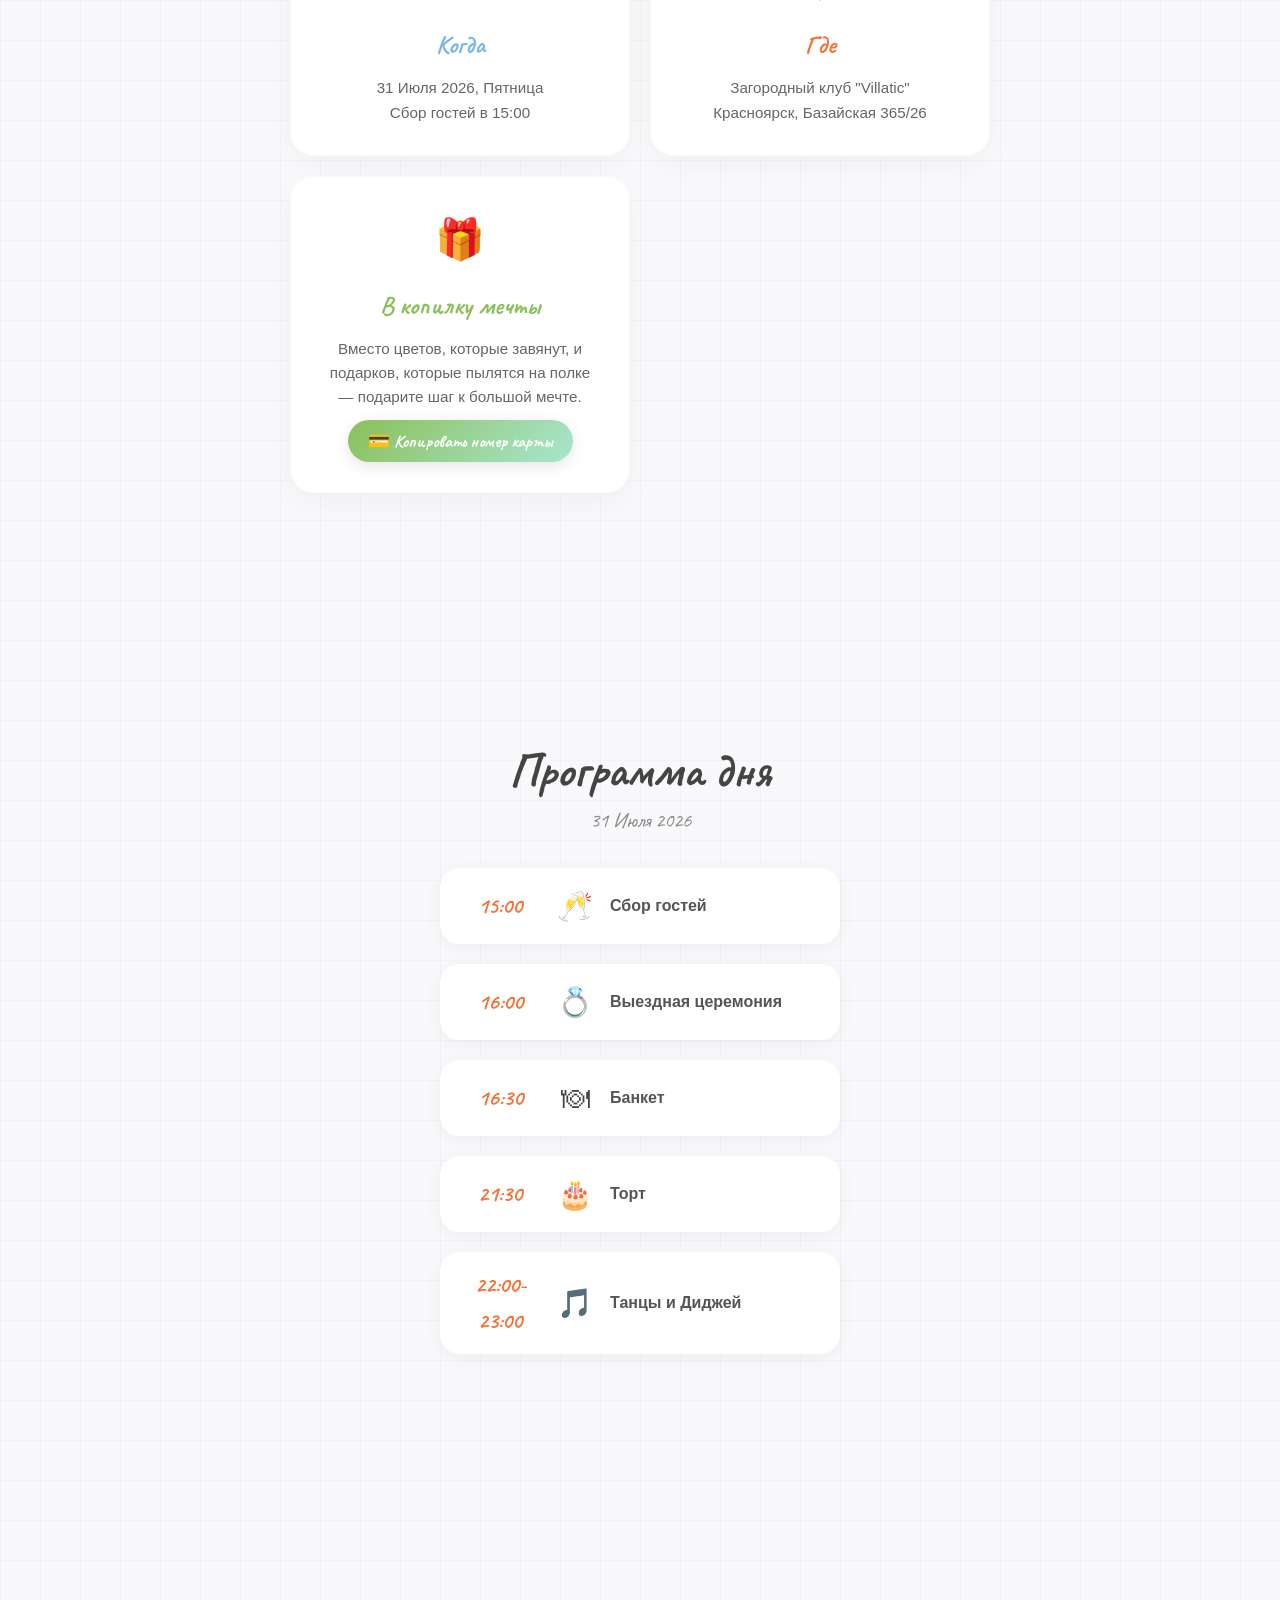
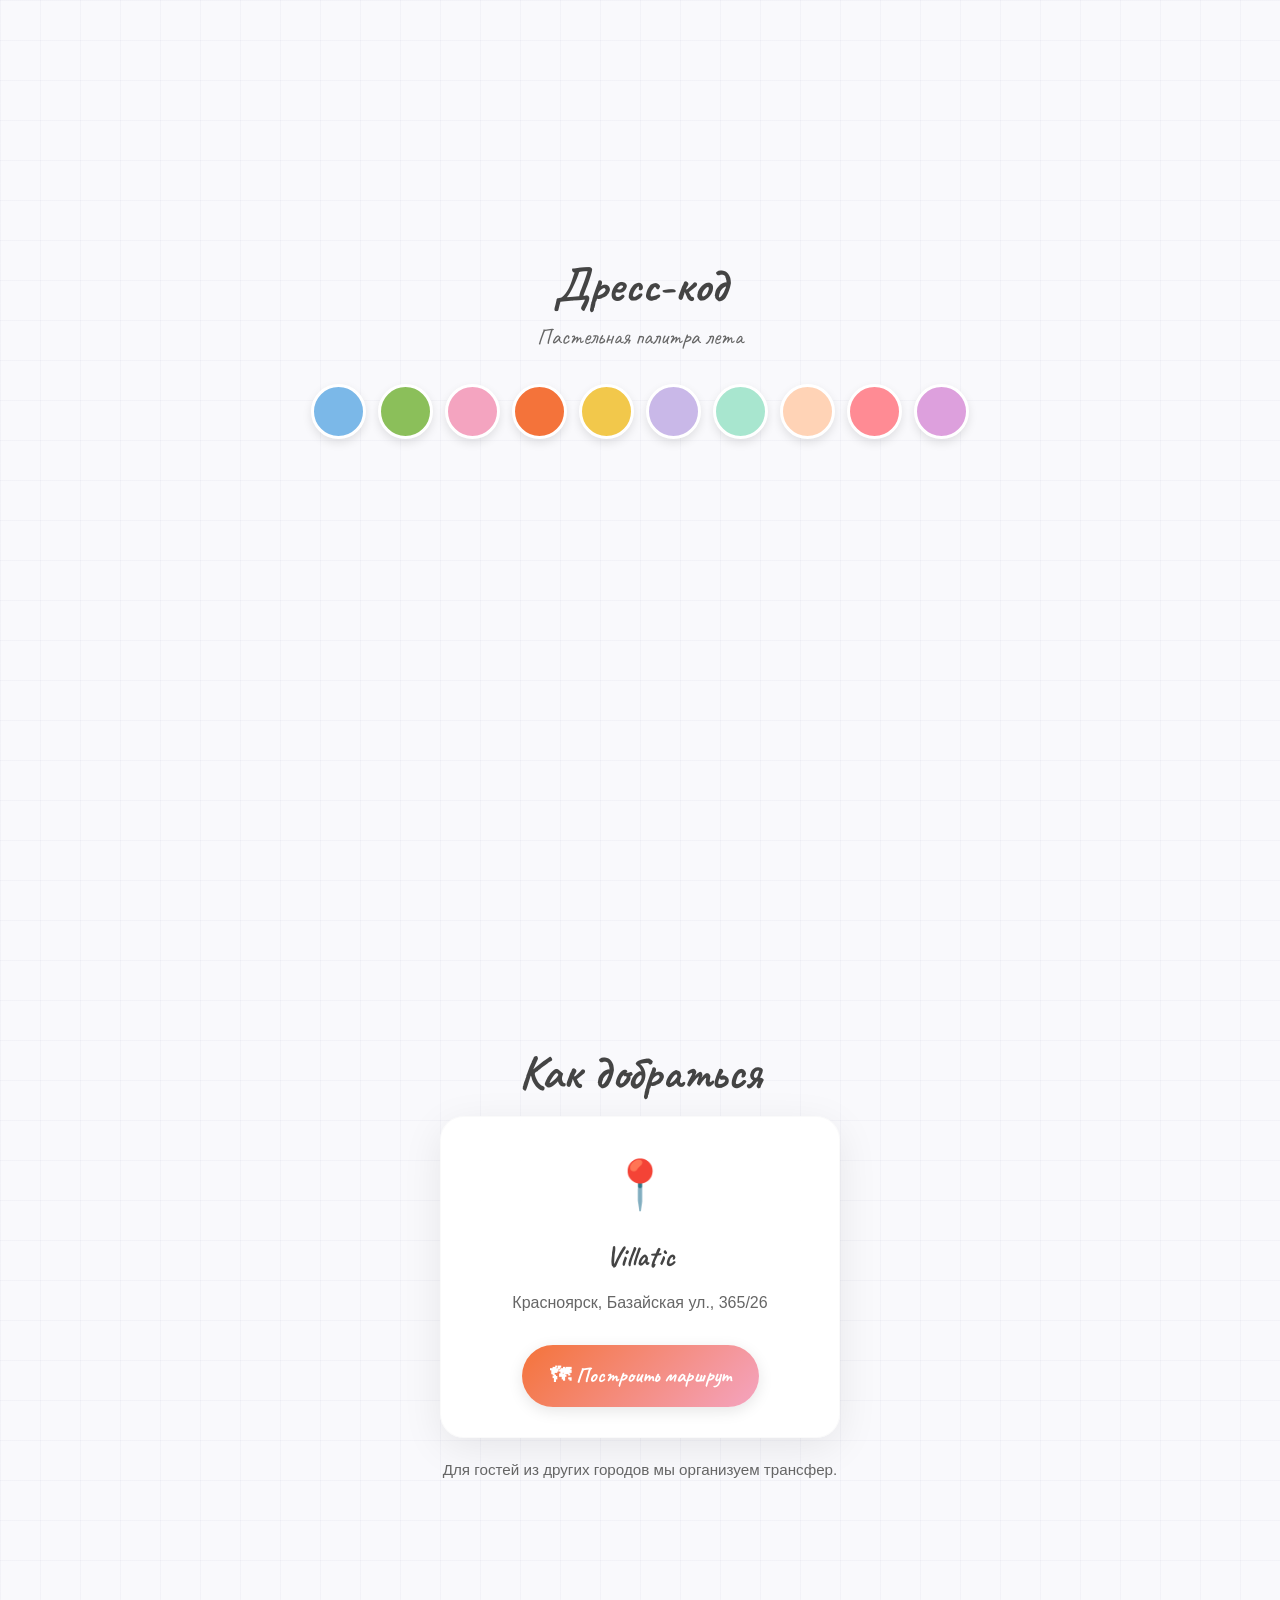
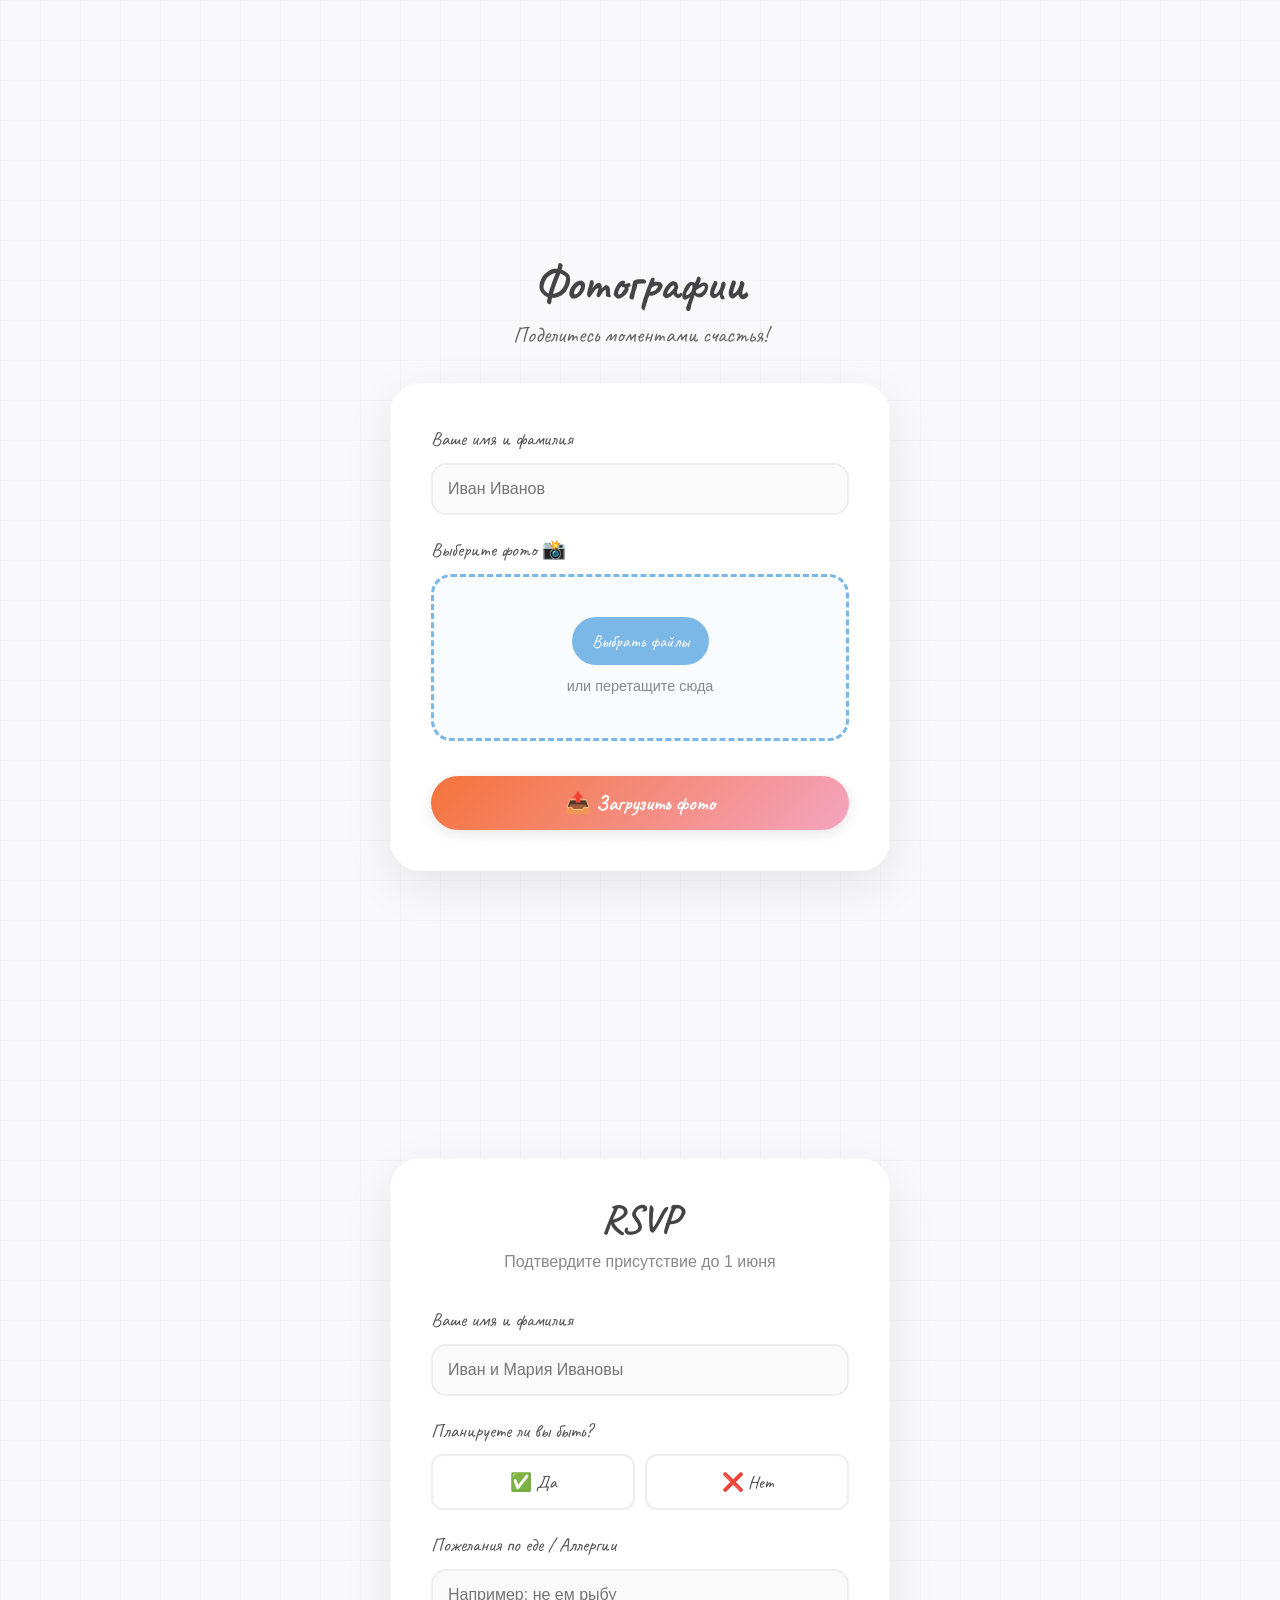
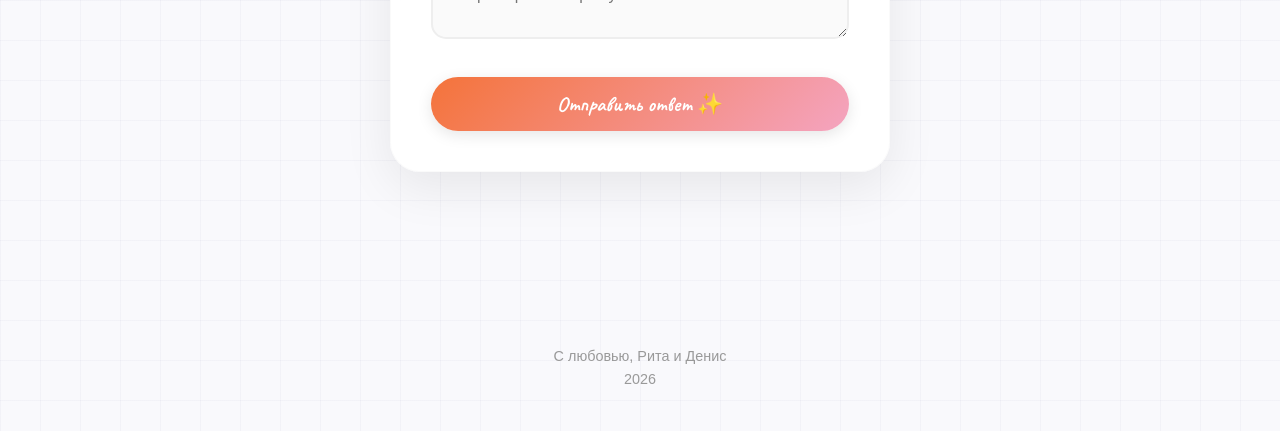
==== commit 3df1863a: "Add files via upload" ====
--- a/index.html
+++ b/index.html
@@ -436,21 +436,6 @@
       width: 100%; height: 100%;
       opacity: 0;
       cursor: pointer;
-    }
-    .upload-info {
-      display: flex;
-      flex-wrap: wrap;
-      justify-content: center;
-      gap: 15px;
-      margin-top: 30px;
-    }
-    .info-item {
-      background: rgba(255,255,255,0.8);
-      padding: 10px 20px;
-      border-radius: 20px;
-      font-size: 0.9rem;
-      color: #666;
-      box-shadow: 0 2px 10px rgba(0,0,0,0.05);
     }
     #file-list {
       display: flex;
@@ -535,7 +520,6 @@
       .cd-grid { grid-template-columns: repeat(2, 1fr); }
       .color-match { margin-top: 60px; }
       .file-drop-area { padding: 30px 15px; }
-      .upload-info { flex-direction: column; align-items: center; }
     }
   </style>
 </head>
@@ -684,12 +668,6 @@
       </div>
       
       <div id="upload-error" style="display:none; text-align: center; padding: 20px; color: var(--orange);"></div>
-    </div>
-    
-    <div class="upload-info" style="margin-top: 30px;">
-      <div class="info-item">💛 Все фото соберутся в одном месте</div>
-      <div class="info-item">🔒 Безопасное хранилище</div>
-      <div class="info-item">📱 Загрузка с любого устройства</div>
     </div>
   </div>
 </section>
@@ -1119,12 +1097,10 @@
 /* =========================================
    📱 MOBILE SCROLL FIX (ИСПРАВЛЕНО)
    ========================================= */
-// Исправленная версия - только для iOS и только для текстовых полей
 let scrollLocked = false;
 let scrollPosition = 0;
 const isIOS = /iPad|iPhone|iPod/.test(navigator.userAgent) && !window.MSStream;
 
-// Применяем фикс только для iOS и только к текстовым полям
 if (isIOS) {
   const textInputs = document.querySelectorAll('input[type="text"], input[type="email"], input[type="tel"], textarea');
   
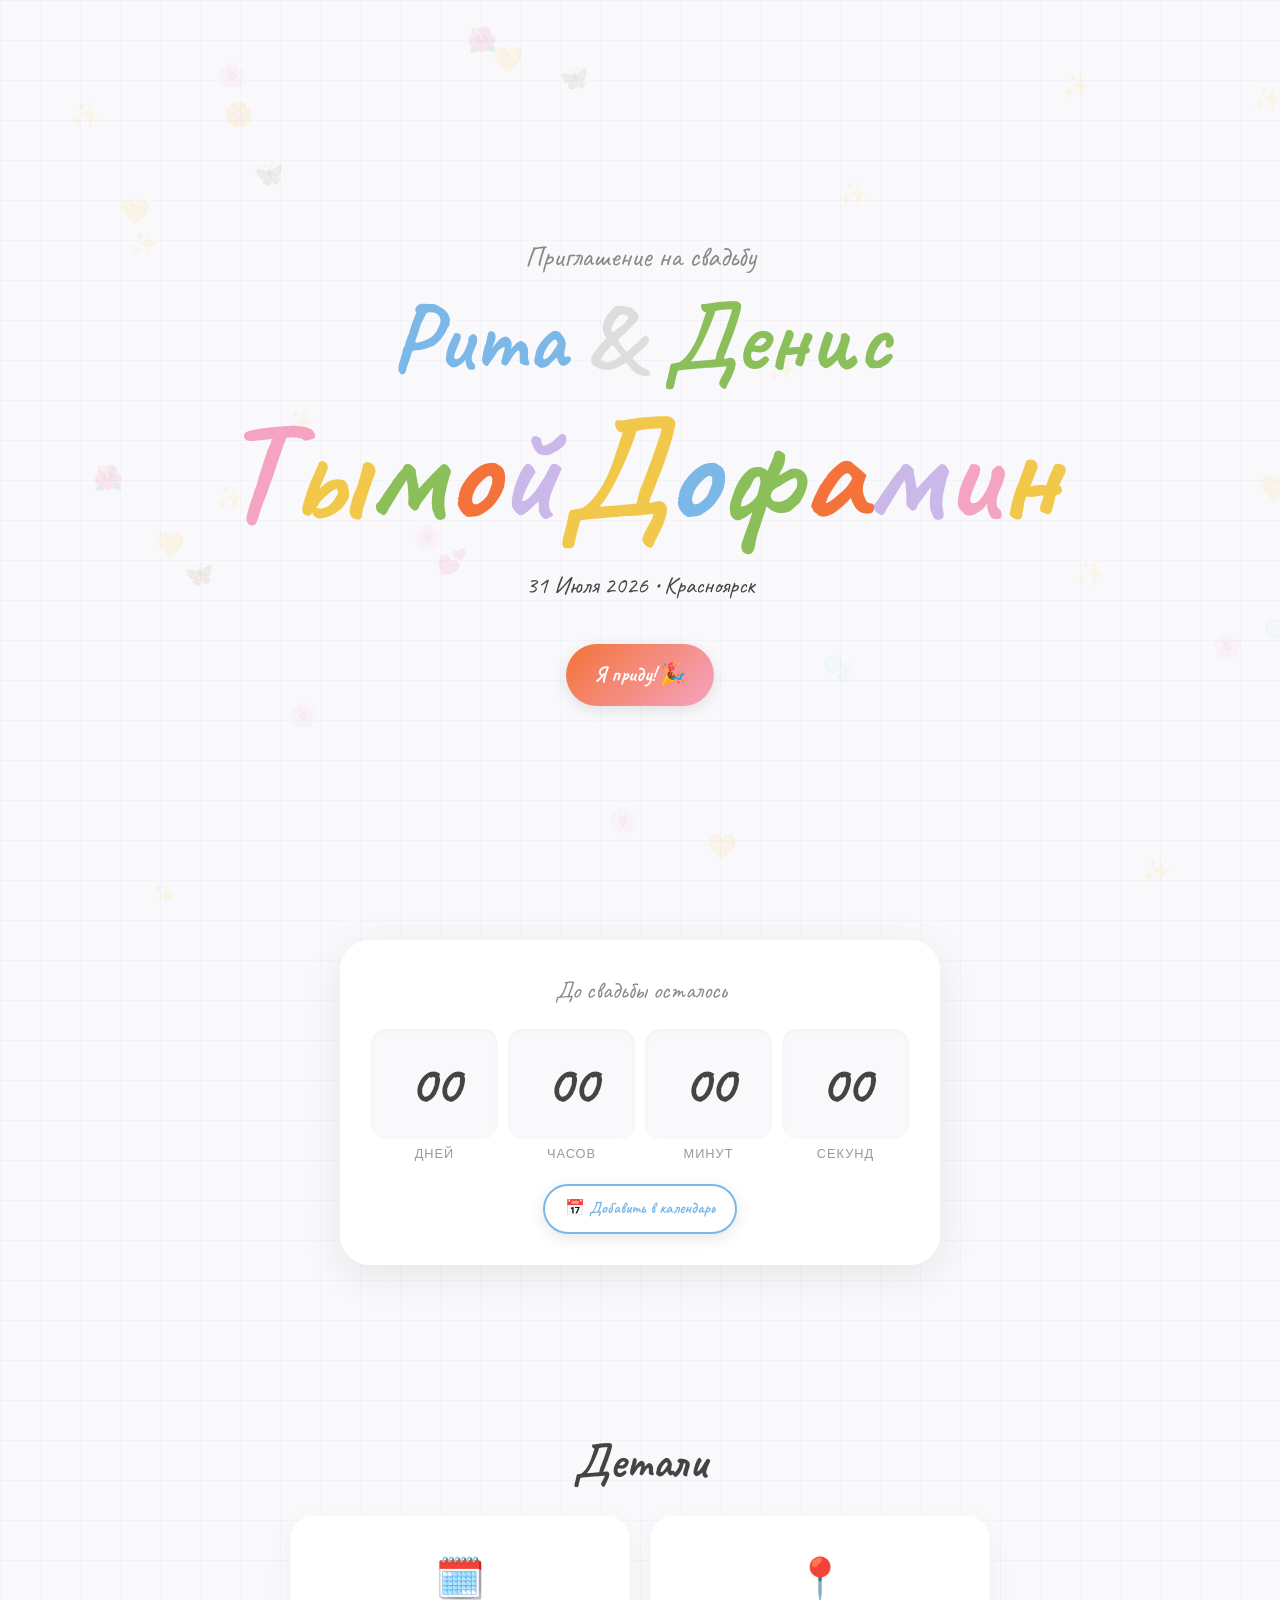
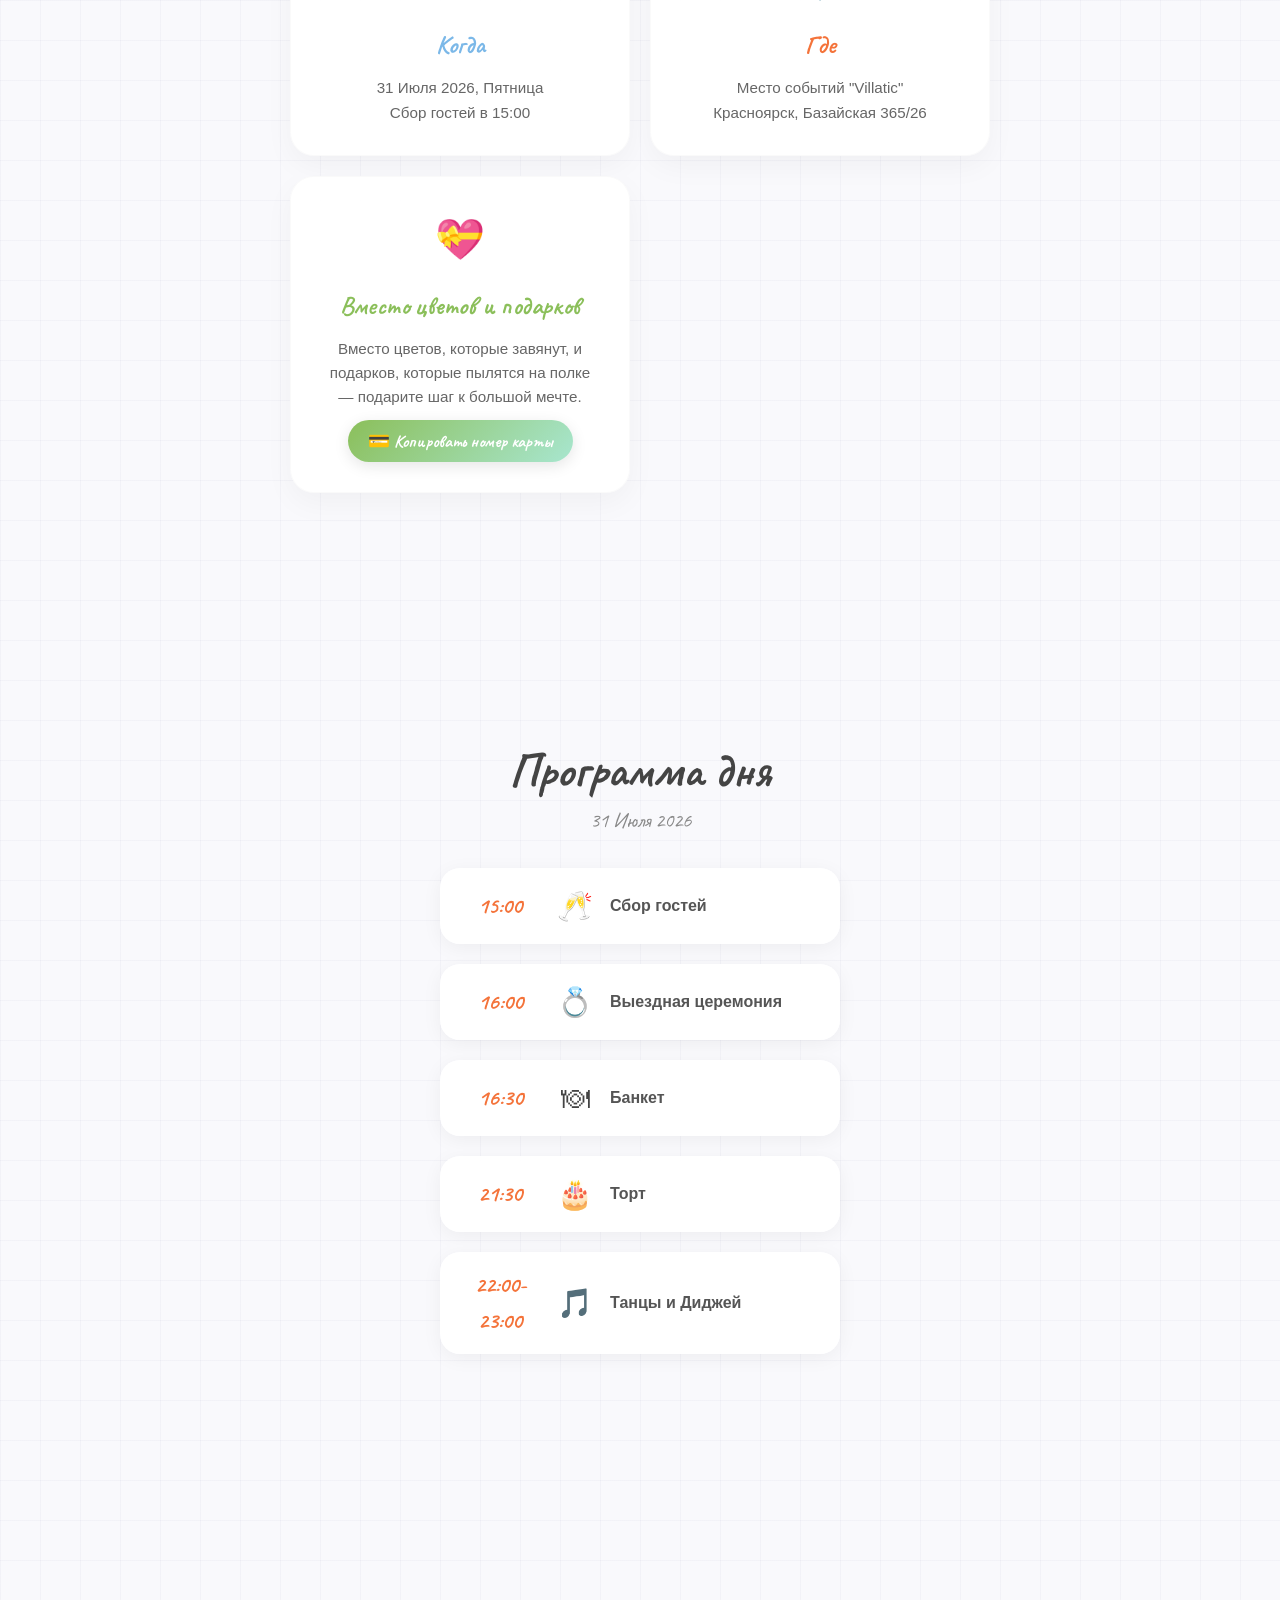
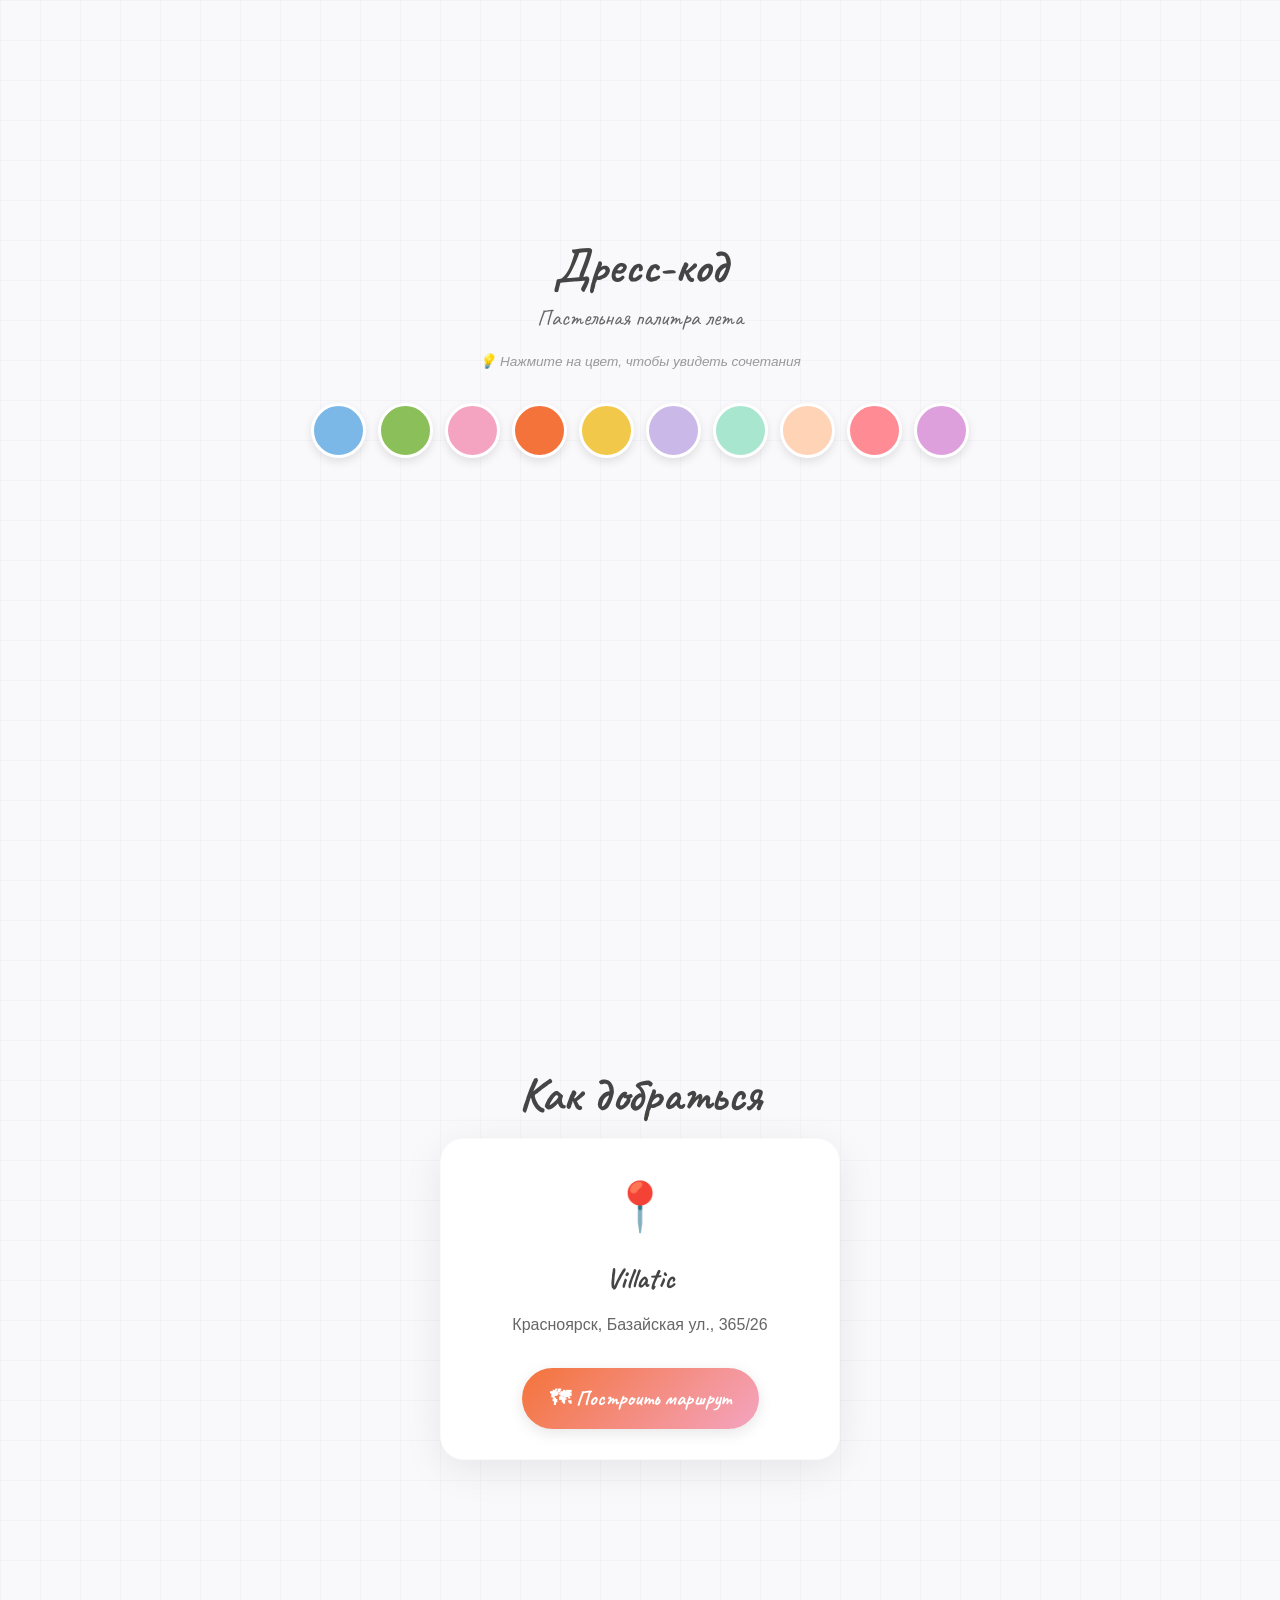
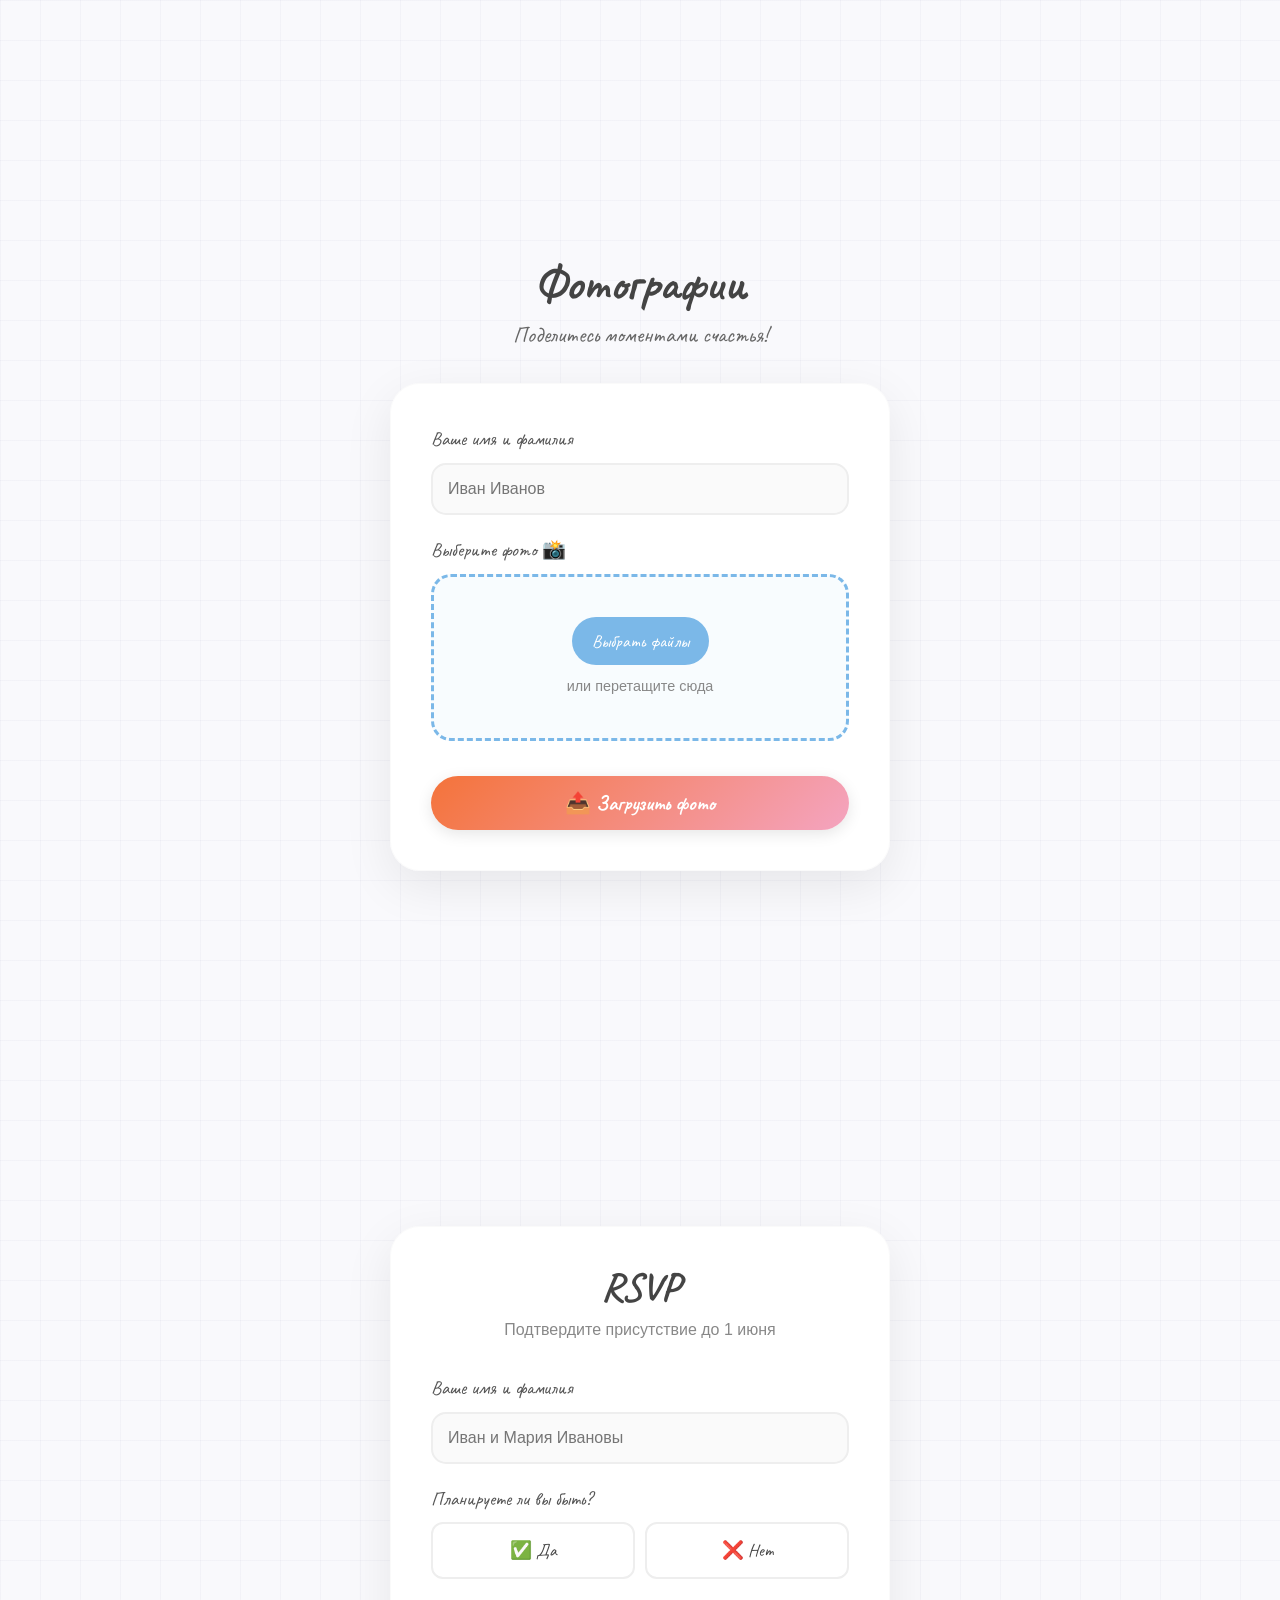
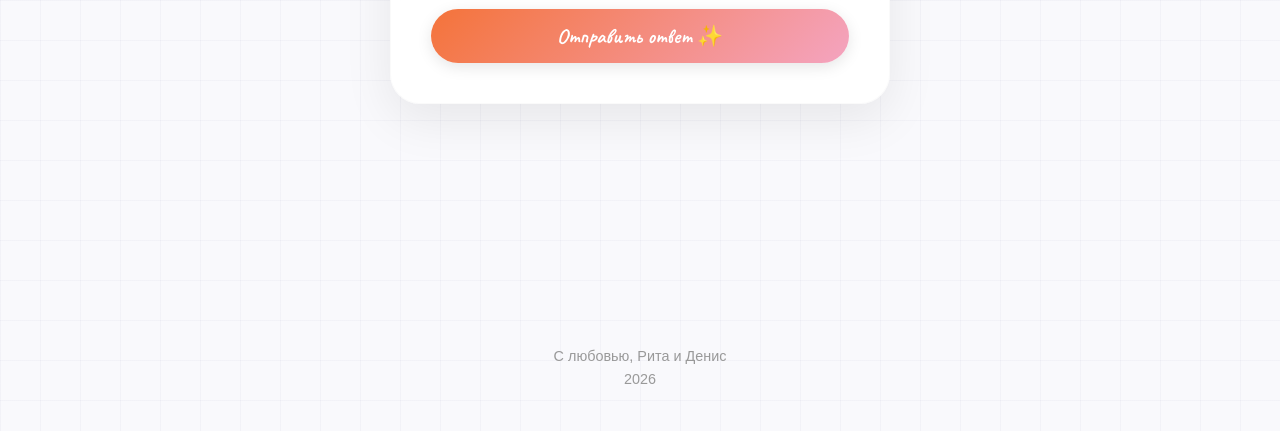
==== commit f63caeb6: "Add files via upload" ====
--- a/index.html
+++ b/index.html
@@ -315,6 +315,12 @@
       border: 2px solid white;
       box-shadow: 0 2px 8px rgba(0,0,0,0.1);
     }
+    .dresscode-hint {
+      font-size: 0.85rem;
+      color: #999;
+      margin-top: 15px;
+      font-style: italic;
+    }
 
     /* --- FORMS --- */
     .form-box {
@@ -365,6 +371,34 @@
       color: var(--green);
       font-weight: 700;
     }
+    .drink-option {
+      display: flex;
+      align-items: center;
+      gap: 8px;
+    }
+    .drink-dot {
+      width: 12px;
+      height: 12px;
+      border-radius: 50%;
+      display: inline-block;
+    }
+    .drink-dot.wine { background: #8B0000; }
+    .drink-dot.sparkling { background: #F2C84B; }
+    .drink-color-dots {
+      display: flex;
+      gap: 8px;
+      margin-top: 8px;
+    }
+    .drink-color-dot {
+      width: 16px;
+      height: 16px;
+      border-radius: 50%;
+      border: 2px solid white;
+      box-shadow: 0 1px 3px rgba(0,0,0,0.2);
+    }
+    .drink-color-dot.red { background: #8B0000; }
+    .drink-color-dot.white { background: #F5E6A3; }
+    .drink-color-dot.rose { background: #FFB6C1; }
 
     /* --- MAP --- */
     .map-box {
@@ -535,7 +569,7 @@
     <span class="c-blue">Рита</span> <span style="color:#ddd">&</span> <span class="c-green">Денис</span>
   </h1>
   <div class="hero-dopamine">
-    <span style="color:var(--pink)">Д</span><span style="color:var(--yellow)">о</span><span style="color:var(--blue)">ф</span><span style="color:var(--green)">а</span><span style="color:var(--orange)">м</span><span style="color:var(--lavender)">и</span><span style="color:var(--pink)">н</span>
+    <span style="color:var(--pink)">Т</span><span style="color:var(--yellow)">ы</span><span style="color:var(--blue)"> </span><span style="color:var(--green)">м</span><span style="color:var(--orange)">о</span><span style="color:var(--lavender)">й</span><span style="color:var(--pink)"> </span><span style="color:var(--yellow)">Д</span><span style="color:var(--blue)">о</span><span style="color:var(--green)">ф</span><span style="color:var(--orange)">а</span><span style="color:var(--lavender)">м</span><span style="color:var(--pink)">и</span><span style="color:var(--yellow)">н</span>
   </div>
   <p class="hero-names">31 Июля 2026 • Красноярск</p>
   <div style="margin-top: 40px;">
@@ -565,18 +599,18 @@
     <h2 class="hero-title" style="font-size: 3rem; margin-bottom: 30px;">Детали</h2>
     <div class="grid-cards">
       <div class="card">
-        <span class="card-icon">📅</span>
+        <span class="card-icon">🗓️</span>
         <div class="card-title" style="color:var(--blue)">Когда</div>
         <p class="card-text">31 Июля 2026, Пятница<br>Сбор гостей в 15:00</p>
       </div>
       <div class="card">
         <span class="card-icon">📍</span>
         <div class="card-title" style="color:var(--orange)">Где</div>
-        <p class="card-text">Загородный клуб "Villatic"<br>Красноярск, Базайская 365/26</p>
+        <p class="card-text">Место событий "Villatic"<br>Красноярск, Базайская 365/26</p>
       </div>
       <div class="card">
-        <span class="card-icon">🎁</span>
-        <div class="card-title" style="color:var(--green)">В копилку мечты</div>
+        <span class="card-icon">💝</span>
+        <div class="card-title" style="color:var(--green)">Вместо цветов и подарков</div>
         <p class="card-text">Вместо цветов, которые завянут, и подарков, которые пылятся на полке — подарите шаг к большой мечте.</p>
         <button class="btn btn-copy" onclick="copyCardNumber()">💳 Копировать номер карты</button>
       </div>
@@ -604,6 +638,7 @@
   <div class="container fade-in-section">
     <h2 class="hero-title" style="font-size: 3rem; margin-bottom: 10px;">Дресс-код</h2>
     <p style="font-family:'Caveat'; font-size:1.4rem; color:#666;">Пастельная палитра лета</p>
+    <p class="dresscode-hint">💡 Нажмите на цвет, чтобы увидеть сочетания</p>
     <div class="colors">
       <div class="color-circle" style="background:#7BB8E8" data-name="Небесный" data-matches="#C9B8E8,#A8E6CF,#F2C84B"></div>
       <div class="color-circle" style="background:#8BBF5A" data-name="Олива" data-matches="#FFD3B6,#F2C84B,#7BB8E8"></div>
@@ -633,7 +668,6 @@
       <p style="color:#666; margin-bottom: 15px;">Красноярск, Базайская ул., 365/26</p>
       <a href="https://yandex.ru/maps/?text=Красноярск+Базайская+365/26" target="_blank" class="btn btn-primary map-link">🗺 Построить маршрут</a>
     </div>
-    <p style="color:#666; margin-top: 20px; font-size: 0.95rem;">Для гостей из других городов мы организуем трансфер.</p>
   </div>
 </section>
 
@@ -702,12 +736,21 @@
         </div>
         <div class="form-group" id="drinks-block" style="display:none;">
           <label>Предпочтения по напиткам 🍷</label>
-          <select id="rsvp-drinks" onchange="toggleSweetness()">
+          <select id="rsvp-drinks" onchange="toggleDrinkOptions()">
             <option value="">-- Выберите --</option>
-            <option value="wine">Вино</option>
-            <option value="sparkling">Игристое</option>
-            <option value="both">И то, и другое</option>
+            <option value="wine"><span class="drink-option"><span class="drink-dot wine"></span> Вино</span></option>
+            <option value="sparkling"><span class="drink-option"><span class="drink-dot sparkling"></span> Игристое</span></option>
+            <option value="both"><span class="drink-option"><span class="drink-dot wine"></span><span class="drink-dot sparkling"></span> И то, и другое</span></option>
             <option value="other">Другое</option>
+          </select>
+        </div>
+        <div class="form-group" id="drink-color-block" style="display:none;">
+          <label>Цвет напитка 🎨</label>
+          <select id="rsvp-drink-color">
+            <option value="">-- Выберите цвет --</option>
+            <option value="red"><span class="drink-option"><span class="drink-color-dot red"></span> Красное</span></option>
+            <option value="white"><span class="drink-option"><span class="drink-color-dot white"></span> Белое</span></option>
+            <option value="rose"><span class="drink-option"><span class="drink-color-dot rose"></span> Розовое</span></option>
           </select>
         </div>
         <div class="form-group" id="sweetness-block" style="display:none;">
@@ -718,10 +761,6 @@
             <option value="semi-sweet">Полусладкое</option>
             <option value="sweet">Сладкое</option>
           </select>
-        </div>
-        <div class="form-group">
-          <label>Пожелания по еде / Аллергии</label>
-          <textarea id="rsvp-food" rows="2" placeholder="Например: не ем рыбу"></textarea>
         </div>
         <button type="submit" class="btn btn-primary" style="width: 100%; margin-top: 10px;">Отправить ответ ✨</button>
       </form>
@@ -959,14 +998,19 @@
 }
 
 /* =========================================
-   🍷 RSVP - SWEETNESS
+   🍷 RSVP - DRINK OPTIONS
    ========================================= */
-function toggleSweetness() {
+function toggleDrinkOptions() {
   const drinks = document.getElementById('rsvp-drinks').value;
+  const colorBlock = document.getElementById('drink-color-block');
   const sweetnessBlock = document.getElementById('sweetness-block');
+  
+  // Показываем выбор цвета только для вина и игристого
   if (drinks === 'wine' || drinks === 'sparkling' || drinks === 'both') {
+    colorBlock.style.display = 'block';
     sweetnessBlock.style.display = 'block';
   } else {
+    colorBlock.style.display = 'none';
     sweetnessBlock.style.display = 'none';
   }
 }
@@ -981,6 +1025,7 @@
   document.getElementById('guests-block').style.display = val === 'yes' ? 'block' : 'none';
   document.getElementById('drinks-block').style.display = val === 'yes' ? 'block' : 'none';
   if (val === 'no') {
+    document.getElementById('drink-color-block').style.display = 'none';
     document.getElementById('sweetness-block').style.display = 'none';
   }
 }
@@ -991,8 +1036,8 @@
   const att = document.getElementById('rsvp-att').value;
   const guests = document.getElementById('rsvp-guests').value;
   const drinks = document.getElementById('rsvp-drinks').value;
+  const drinkColor = document.getElementById('rsvp-drink-color').value;
   const sweetness = document.getElementById('rsvp-sweetness').value;
-  const food = document.getElementById('rsvp-food').value;
 
   if(!att) { alert('Выберите вариант участия!'); return; }
 
@@ -1008,6 +1053,11 @@
   else if (drinks === 'both') drinksText = '🍷🥂 И то, и другое';
   else drinksText = '📝 Другое';
 
+  let colorText = '';
+  if (drinkColor === 'red') colorText = '🔴 Красное';
+  else if (drinkColor === 'white') colorText = '⚪ Белое';
+  else if (drinkColor === 'rose') colorText = '🌸 Розовое';
+
   let sweetnessText = '';
   if (sweetness === 'dry') sweetnessText = 'Сухое';
   else if (sweetness === 'semi-dry') sweetnessText = 'Полусухое';
@@ -1020,8 +1070,8 @@
 📝 <b>Статус:</b> ${status}
 👥 <b>Гостей:</b> ${att === 'yes' ? guests : 0}
 🍷 <b>Напитки:</b> ${att === 'yes' ? drinksText : '-'}
+🎨 <b>Цвет:</b> ${att === 'yes' && colorText ? colorText : '-'}
 🍇 <b>Сладость:</b> ${att === 'yes' && sweetnessText ? sweetnessText : '-'}
-🍽 <b>Еда:</b> ${food || 'Нет'}
   `.trim();
 
   if (CONFIG.TG_BOT_TOKEN && CONFIG.TG_CHAT_ID) {
@@ -1041,7 +1091,7 @@
   }
 
   const localData = JSON.parse(localStorage.getItem('rsvp') || '[]');
-  localData.push({ name, att, guests, drinks, sweetness, food, date: new Date() });
+  localData.push({ name, att, guests, drinks, drinkColor, sweetness, date: new Date() });
   localStorage.setItem('rsvp', JSON.stringify(localData));
 
   document.getElementById('rsvpForm').style.display = 'none';
@@ -1095,7 +1145,7 @@
 });
 
 /* =========================================
-   📱 MOBILE SCROLL FIX (ИСПРАВЛЕНО)
+   📱 MOBILE SCROLL FIX
    ========================================= */
 let scrollLocked = false;
 let scrollPosition = 0;
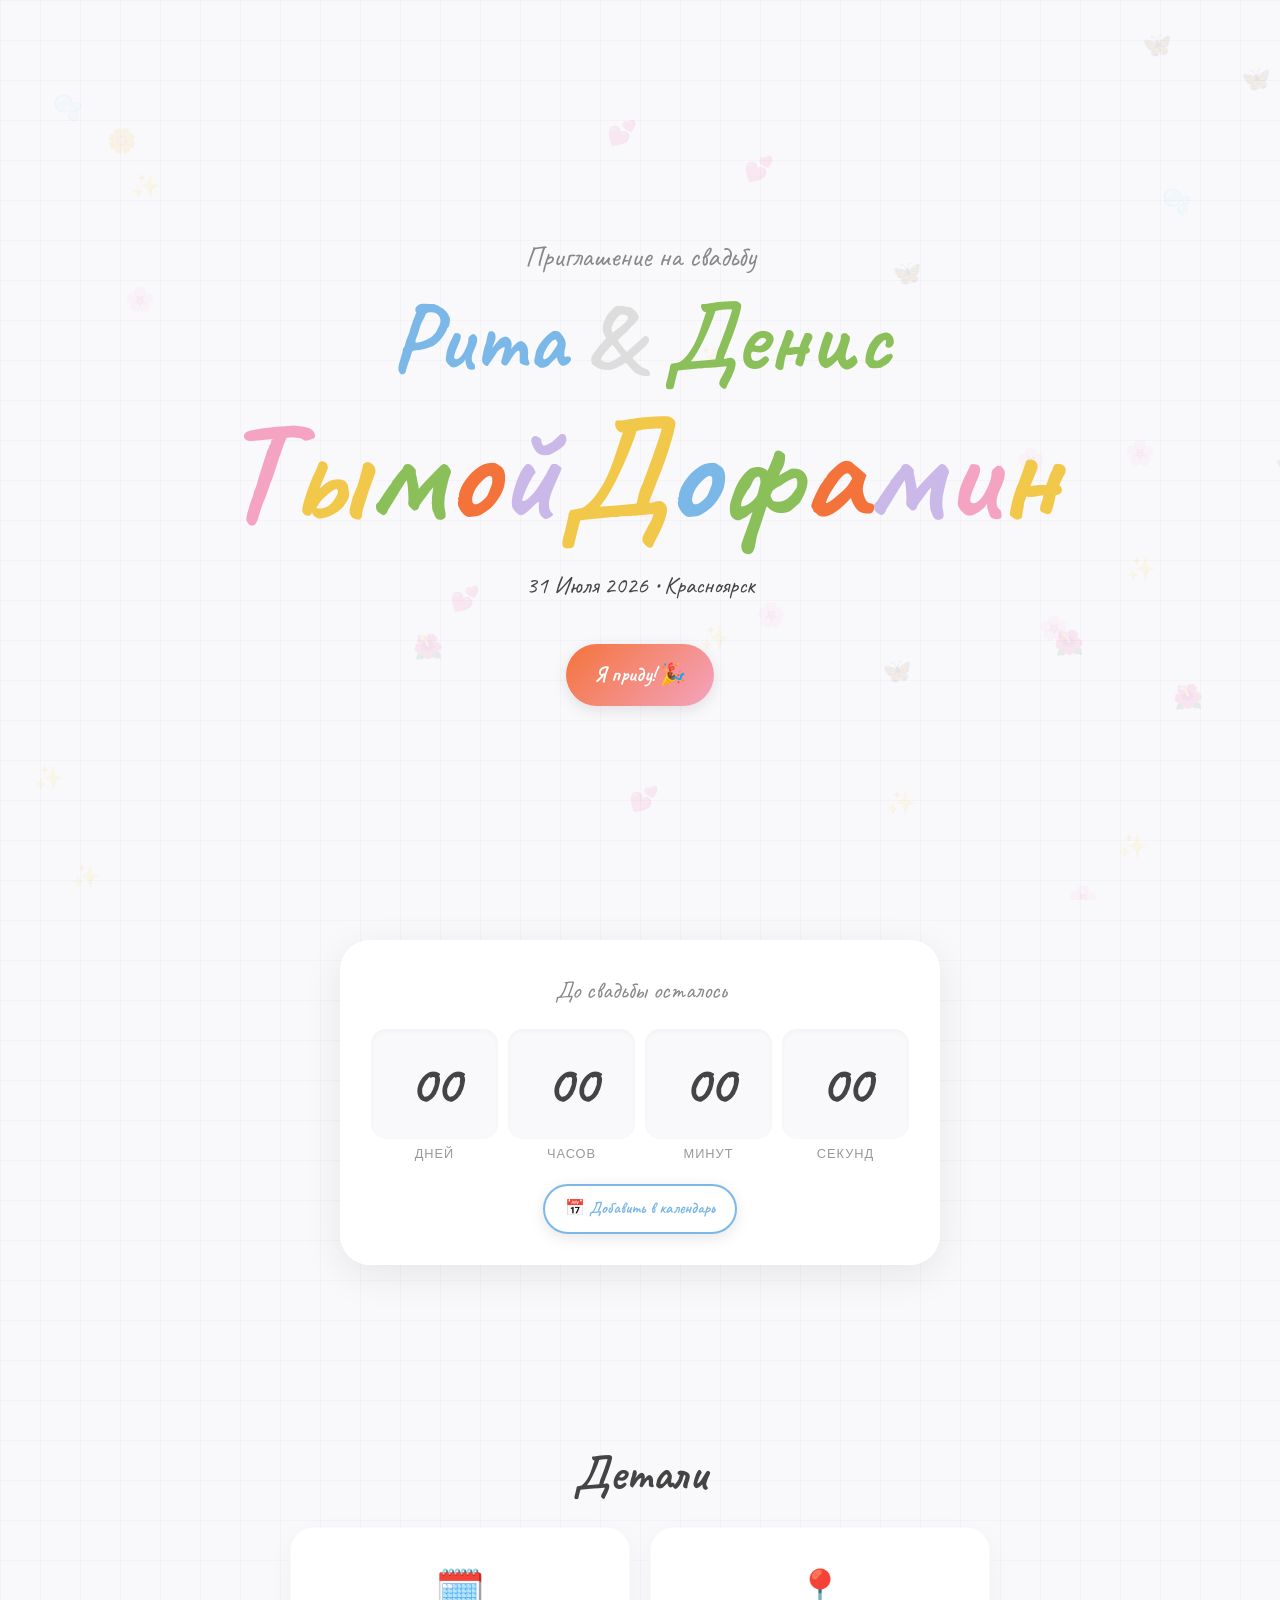
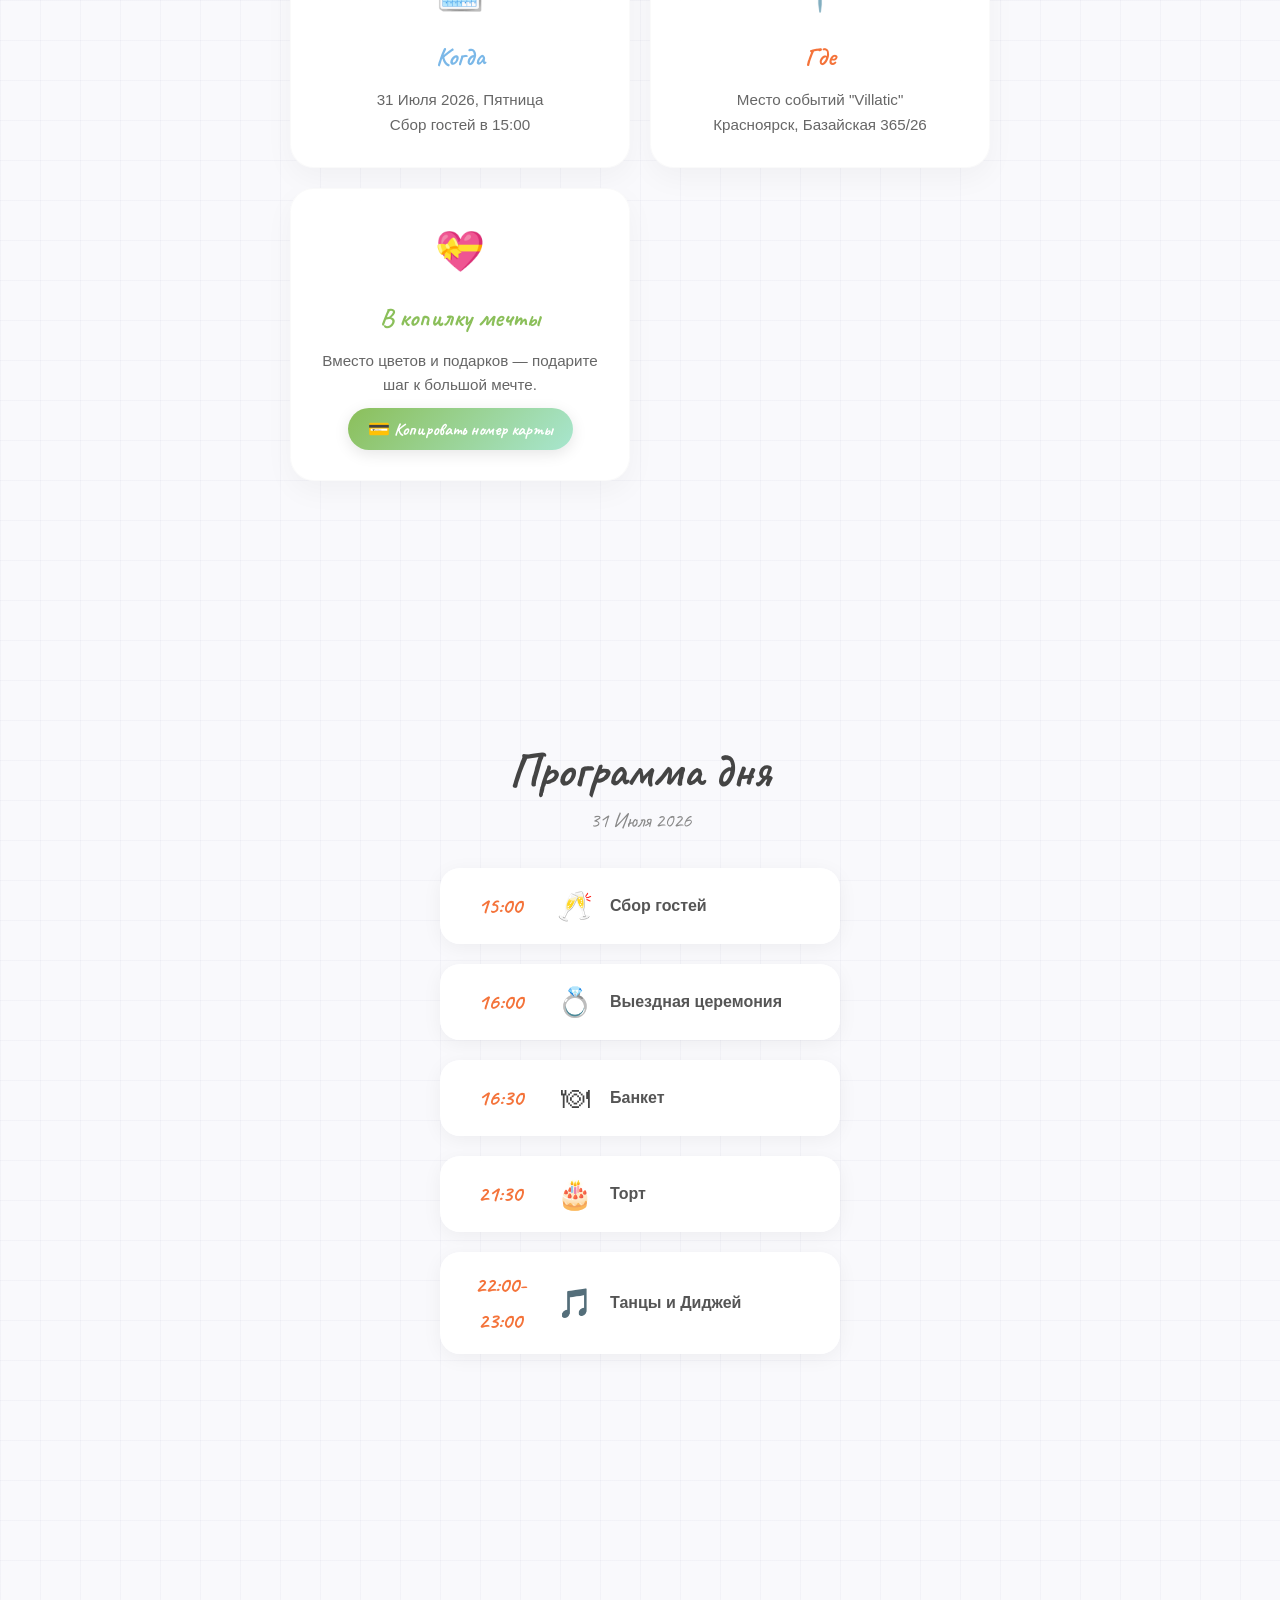
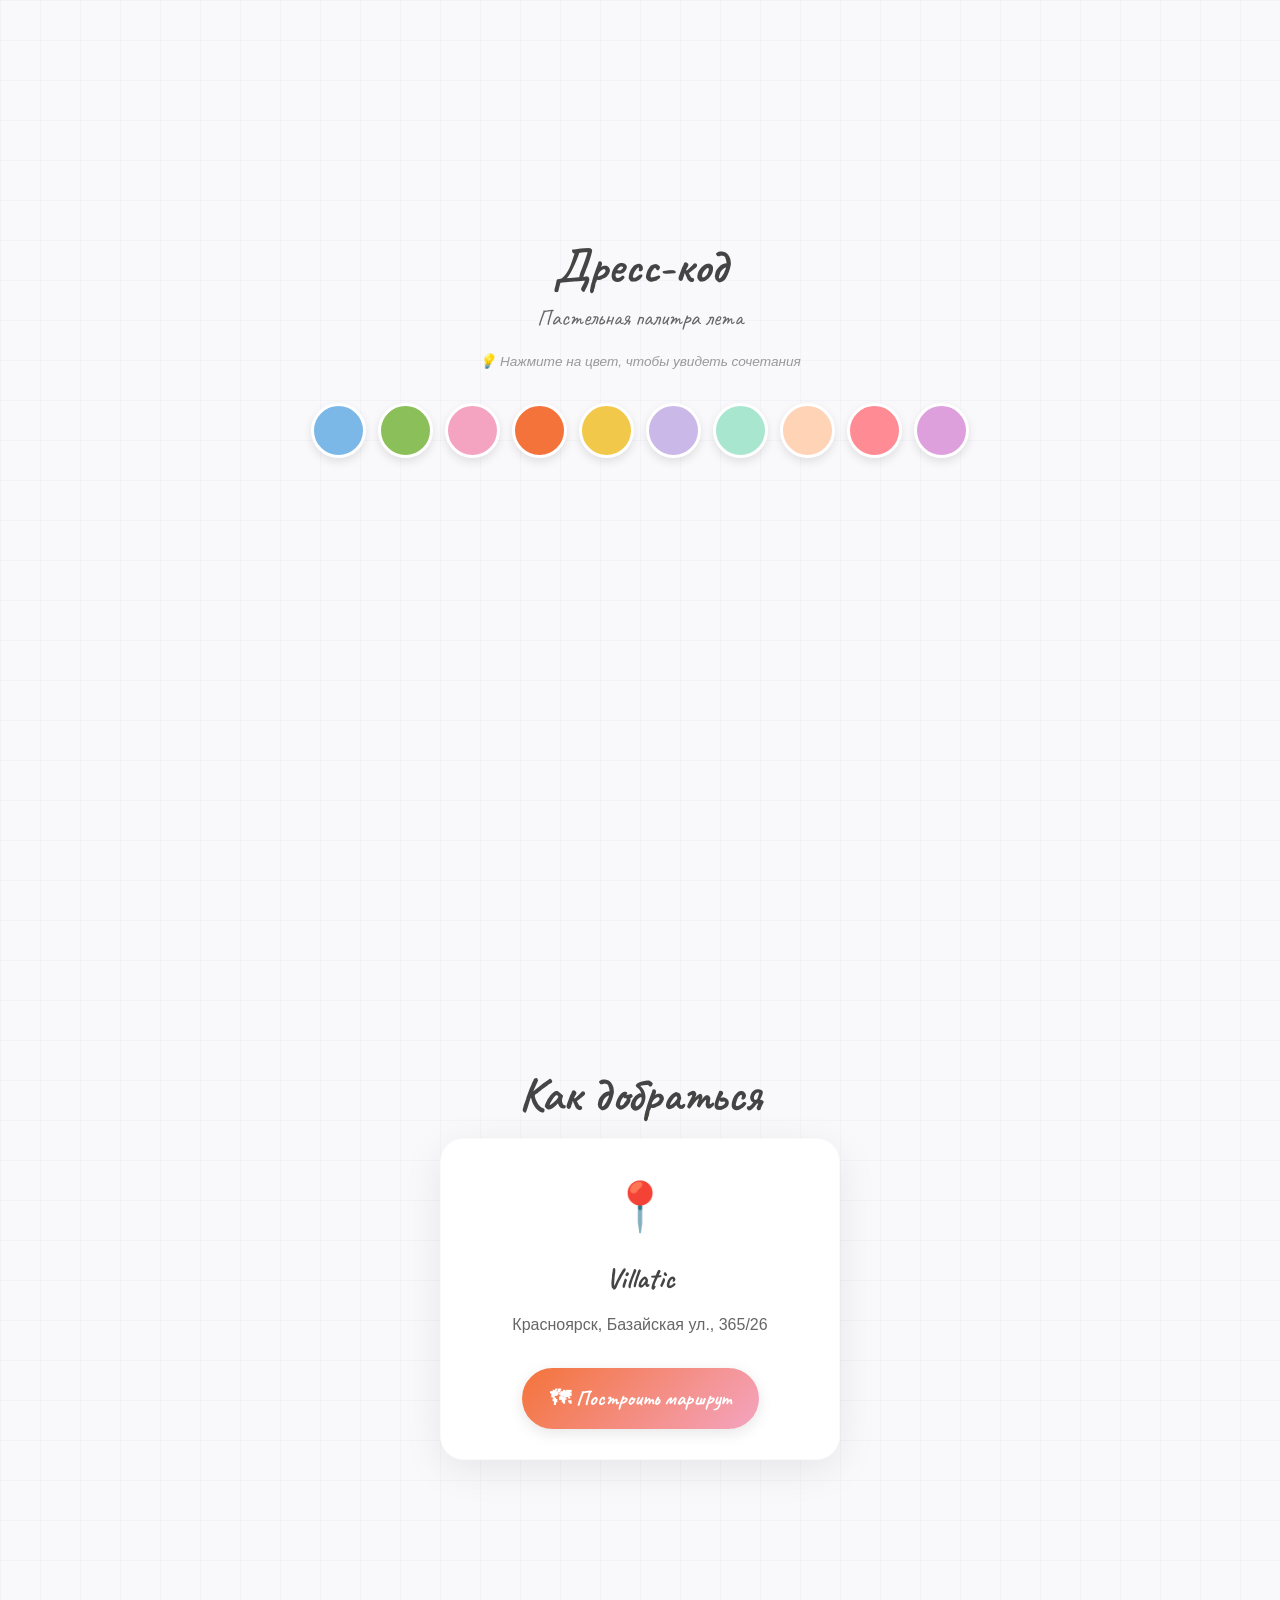
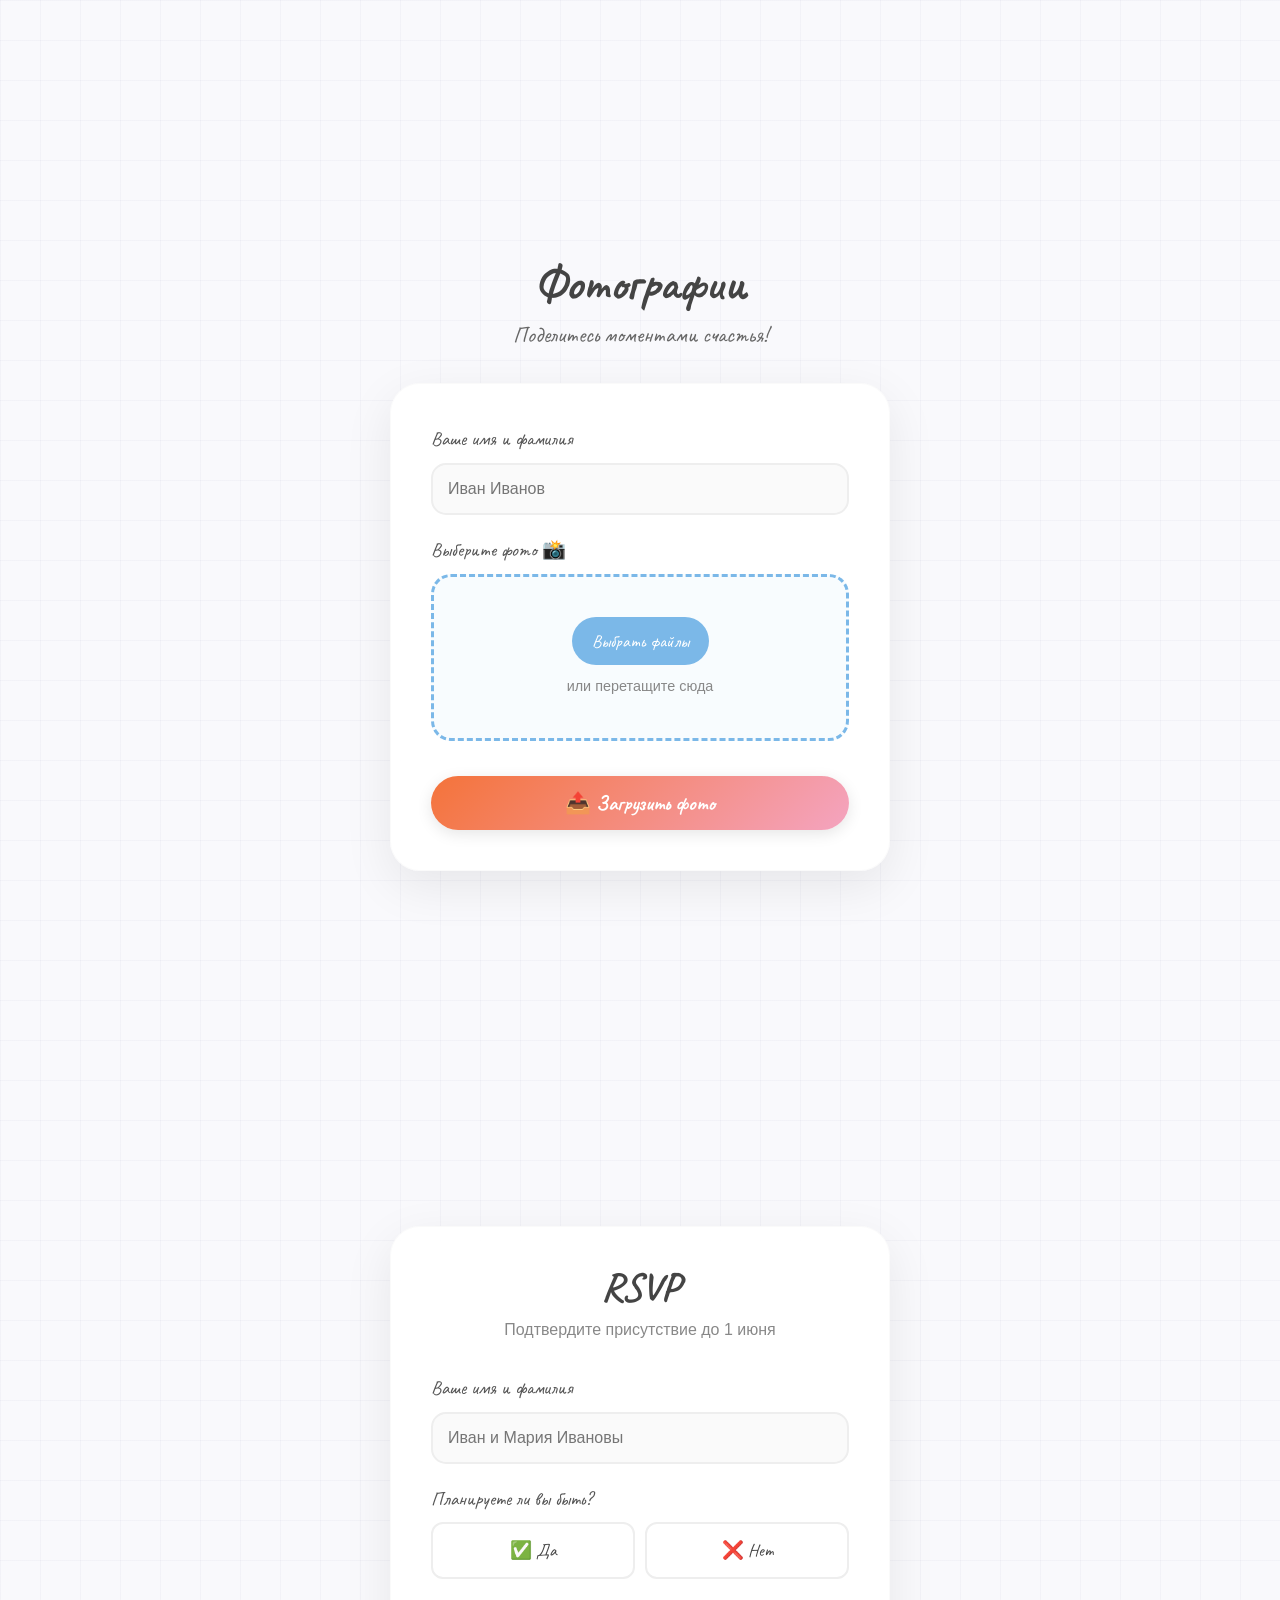
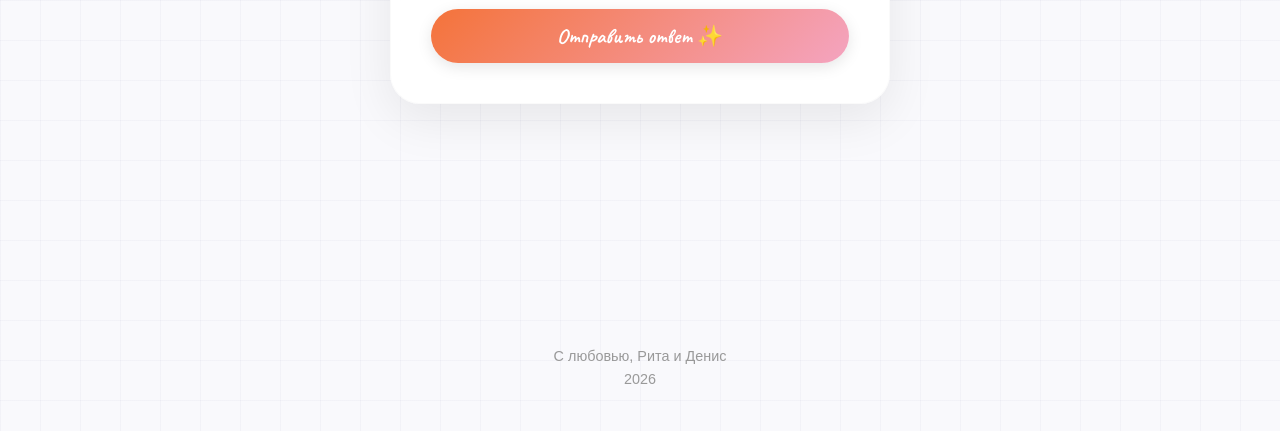
==== commit 1fc43371: "Add files via upload" ====
--- a/index.html
+++ b/index.html
@@ -610,8 +610,8 @@
       </div>
       <div class="card">
         <span class="card-icon">💝</span>
-        <div class="card-title" style="color:var(--green)">Вместо цветов и подарков</div>
-        <p class="card-text">Вместо цветов, которые завянут, и подарков, которые пылятся на полке — подарите шаг к большой мечте.</p>
+        <div class="card-title" style="color:var(--green)">В копилку мечты</div>
+        <p class="card-text">Вместо цветов и подарков — подарите шаг к большой мечте.</p>
         <button class="btn btn-copy" onclick="copyCardNumber()">💳 Копировать номер карты</button>
       </div>
     </div>
@@ -1005,7 +1005,6 @@
   const colorBlock = document.getElementById('drink-color-block');
   const sweetnessBlock = document.getElementById('sweetness-block');
   
-  // Показываем выбор цвета только для вина и игристого
   if (drinks === 'wine' || drinks === 'sparkling' || drinks === 'both') {
     colorBlock.style.display = 'block';
     sweetnessBlock.style.display = 'block';
@@ -1032,16 +1031,21 @@
 
 document.getElementById('rsvpForm').addEventListener('submit', async function(e) {
   e.preventDefault();
-  const name = document.getElementById('rsvp-name').value;
+  
+  const name = document.getElementById('rsvp-name').value.trim();
   const att = document.getElementById('rsvp-att').value;
   const guests = document.getElementById('rsvp-guests').value;
   const drinks = document.getElementById('rsvp-drinks').value;
   const drinkColor = document.getElementById('rsvp-drink-color').value;
   const sweetness = document.getElementById('rsvp-sweetness').value;
 
-  if(!att) { alert('Выберите вариант участия!'); return; }
-
-  const btn = this.querySelector('button');
+  if (!att) { 
+    alert('Выберите вариант участия!'); 
+    return; 
+  }
+
+  const btn = this.querySelector('button[type="submit"]');
+  const originalText = btn.innerText;
   btn.innerText = 'Отправка...';
   btn.disabled = true;
 
@@ -1051,49 +1055,72 @@
   if (drinks === 'wine') drinksText = '🍷 Вино';
   else if (drinks === 'sparkling') drinksText = '🥂 Игристое';
   else if (drinks === 'both') drinksText = '🍷🥂 И то, и другое';
-  else drinksText = '📝 Другое';
+  else if (drinks === 'other') drinksText = '📝 Другое';
+  else drinksText = '-';
 
   let colorText = '';
   if (drinkColor === 'red') colorText = '🔴 Красное';
   else if (drinkColor === 'white') colorText = '⚪ Белое';
   else if (drinkColor === 'rose') colorText = '🌸 Розовое';
+  else colorText = '-';
 
   let sweetnessText = '';
   if (sweetness === 'dry') sweetnessText = 'Сухое';
   else if (sweetness === 'semi-dry') sweetnessText = 'Полусухое';
   else if (sweetness === 'semi-sweet') sweetnessText = 'Полусладкое';
   else if (sweetness === 'sweet') sweetnessText = 'Сладкое';
+  else sweetnessText = '-';
 
   const message = `
 🎉 <b>Новый ответ RSVP!</b>
 👤 <b>Гость:</b> ${name}
 📝 <b>Статус:</b> ${status}
 👥 <b>Гостей:</b> ${att === 'yes' ? guests : 0}
-🍷 <b>Напитки:</b> ${att === 'yes' ? drinksText : '-'}
-🎨 <b>Цвет:</b> ${att === 'yes' && colorText ? colorText : '-'}
-🍇 <b>Сладость:</b> ${att === 'yes' && sweetnessText ? sweetnessText : '-'}
+🍷 <b>Напитки:</b> ${drinksText}
+🎨 <b>Цвет:</b> ${colorText}
+🍇 <b>Сладость:</b> ${sweetnessText}
   `.trim();
 
+  // Отправка в Telegram
   if (CONFIG.TG_BOT_TOKEN && CONFIG.TG_CHAT_ID) {
     try {
-      await fetch(`https://api.telegram.org/bot${CONFIG.TG_BOT_TOKEN}/sendMessage`, {
+      const tgResponse = await fetch(`https://api.telegram.org/bot${CONFIG.TG_BOT_TOKEN}/sendMessage`, {
         method: 'POST',
-        headers: {'Content-Type': 'application/json'},
+        headers: {
+          'Content-Type': 'application/json'
+        },
         body: JSON.stringify({
           chat_id: CONFIG.TG_CHAT_ID,
           text: message,
           parse_mode: 'HTML'
         })
       });
+      
+      const tgResult = await tgResponse.json();
+      console.log('Telegram ответ:', tgResult);
+      
+      if (!tgResult.ok) {
+        console.error('Ошибка Telegram:', tgResult.description);
+      }
     } catch (err) {
-      console.error('Ошибка Telegram:', err);
+      console.error('Ошибка отправки в Telegram:', err);
     }
   }
 
+  // Сохранение в localStorage
   const localData = JSON.parse(localStorage.getItem('rsvp') || '[]');
-  localData.push({ name, att, guests, drinks, drinkColor, sweetness, date: new Date() });
+  localData.push({ 
+    name, 
+    att, 
+    guests: att === 'yes' ? guests : 0, 
+    drinks, 
+    drinkColor, 
+    sweetness, 
+    date: new Date().toISOString() 
+  });
   localStorage.setItem('rsvp', JSON.stringify(localData));
 
+  // Показываем сообщение об успехе
   document.getElementById('rsvpForm').style.display = 'none';
   document.getElementById('success-msg').style.display = 'block';
   fireConfetti();
